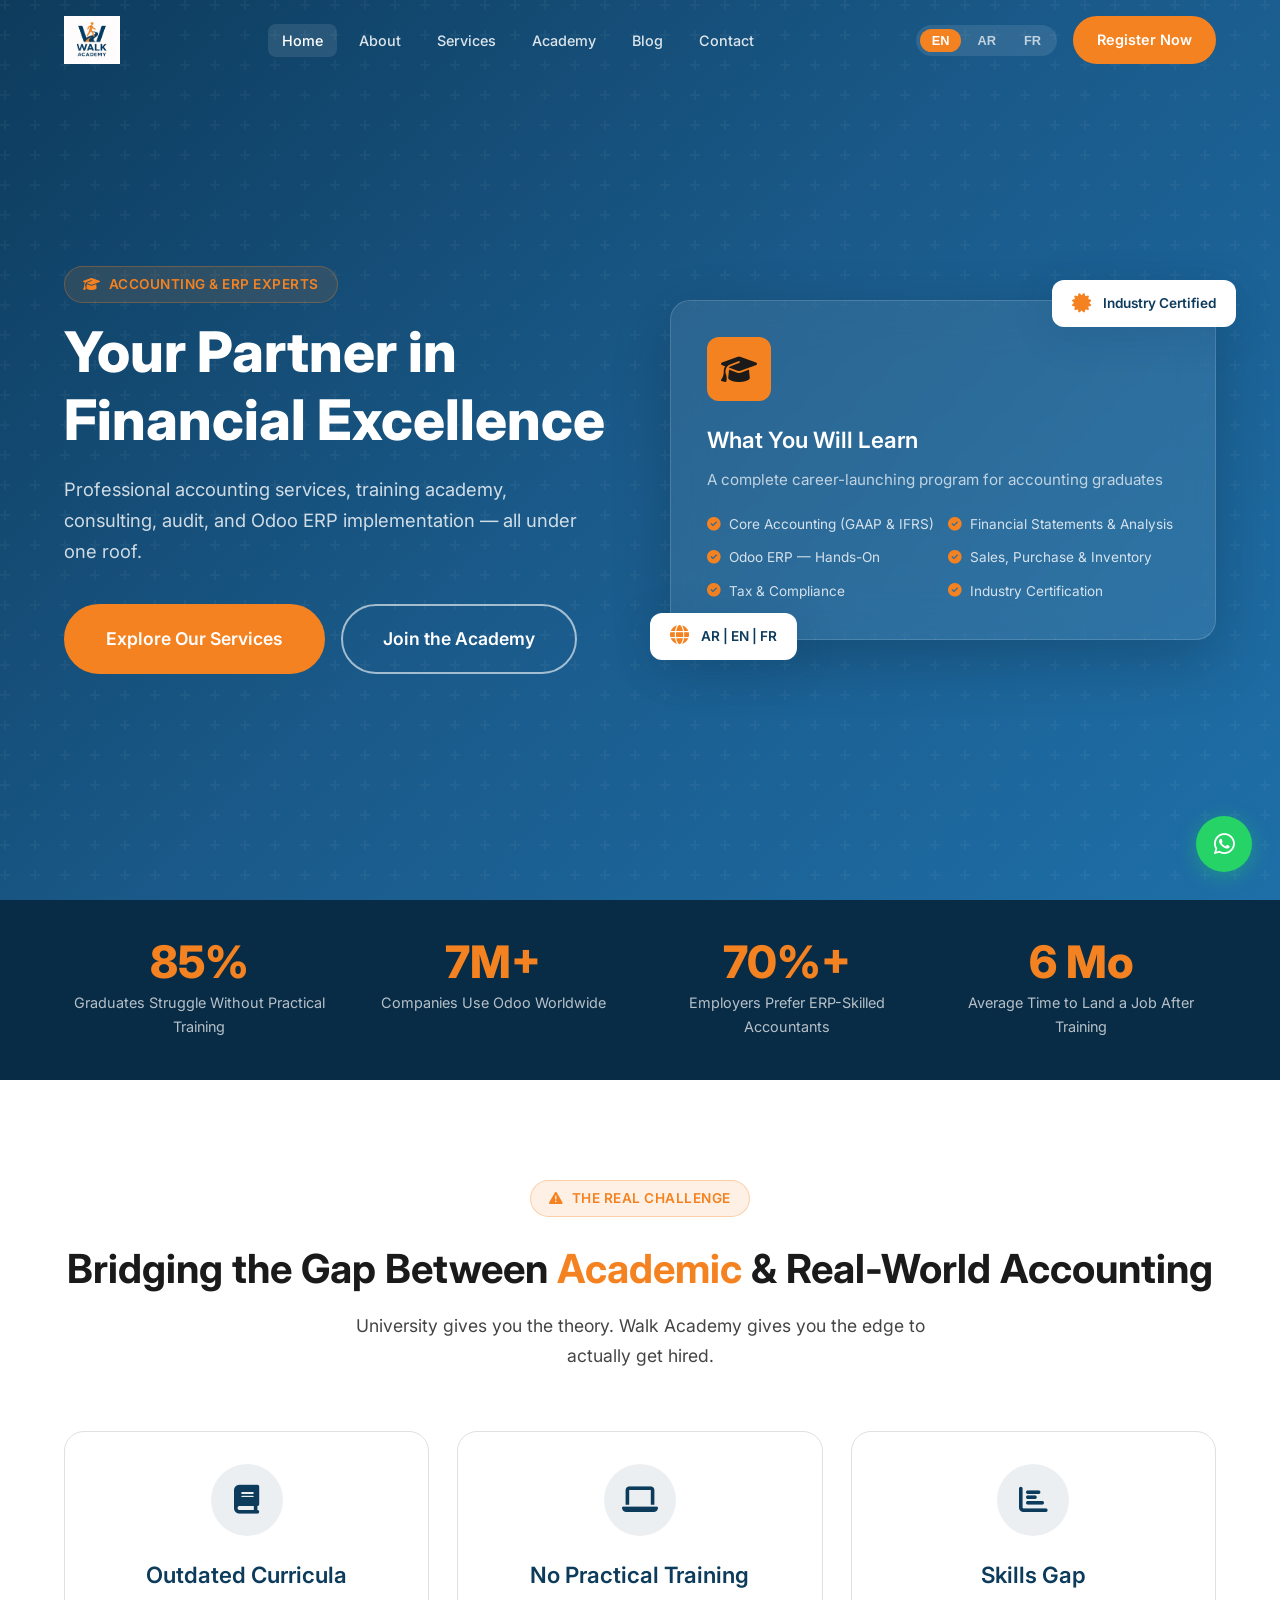
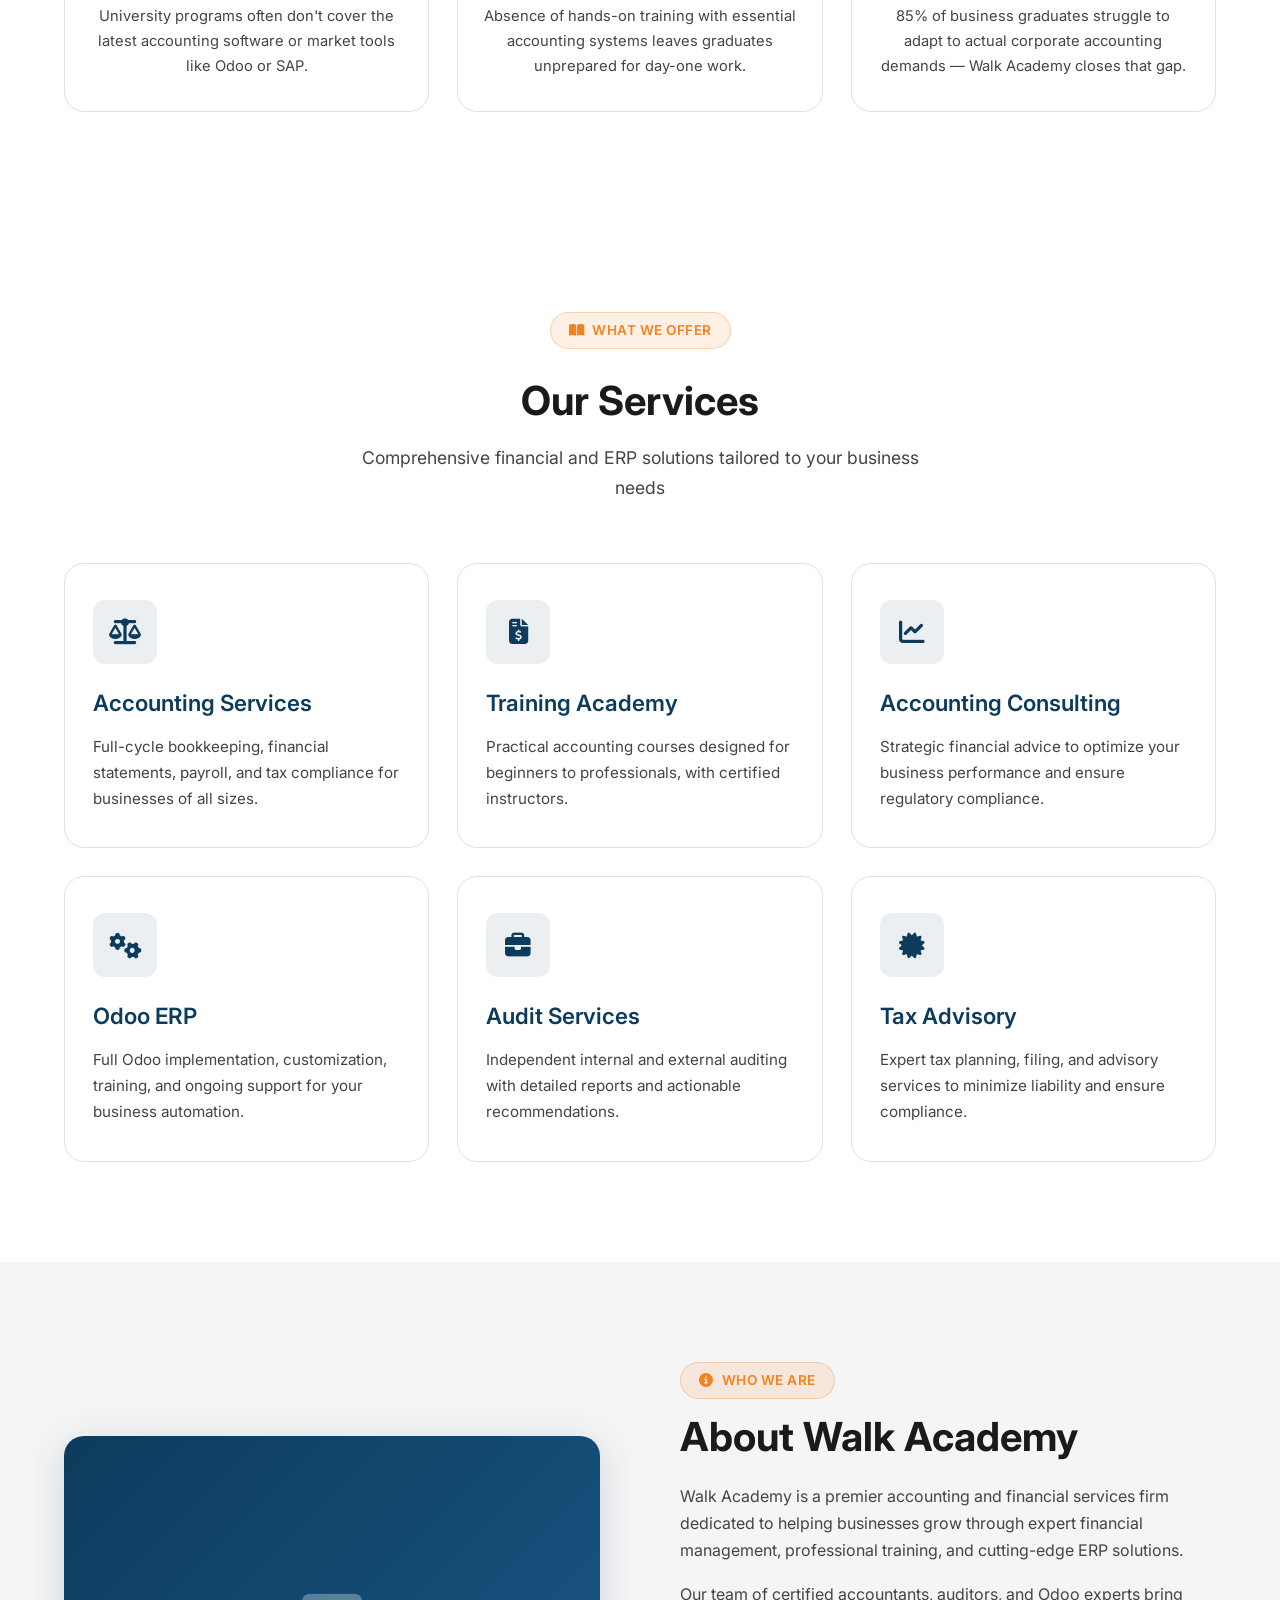
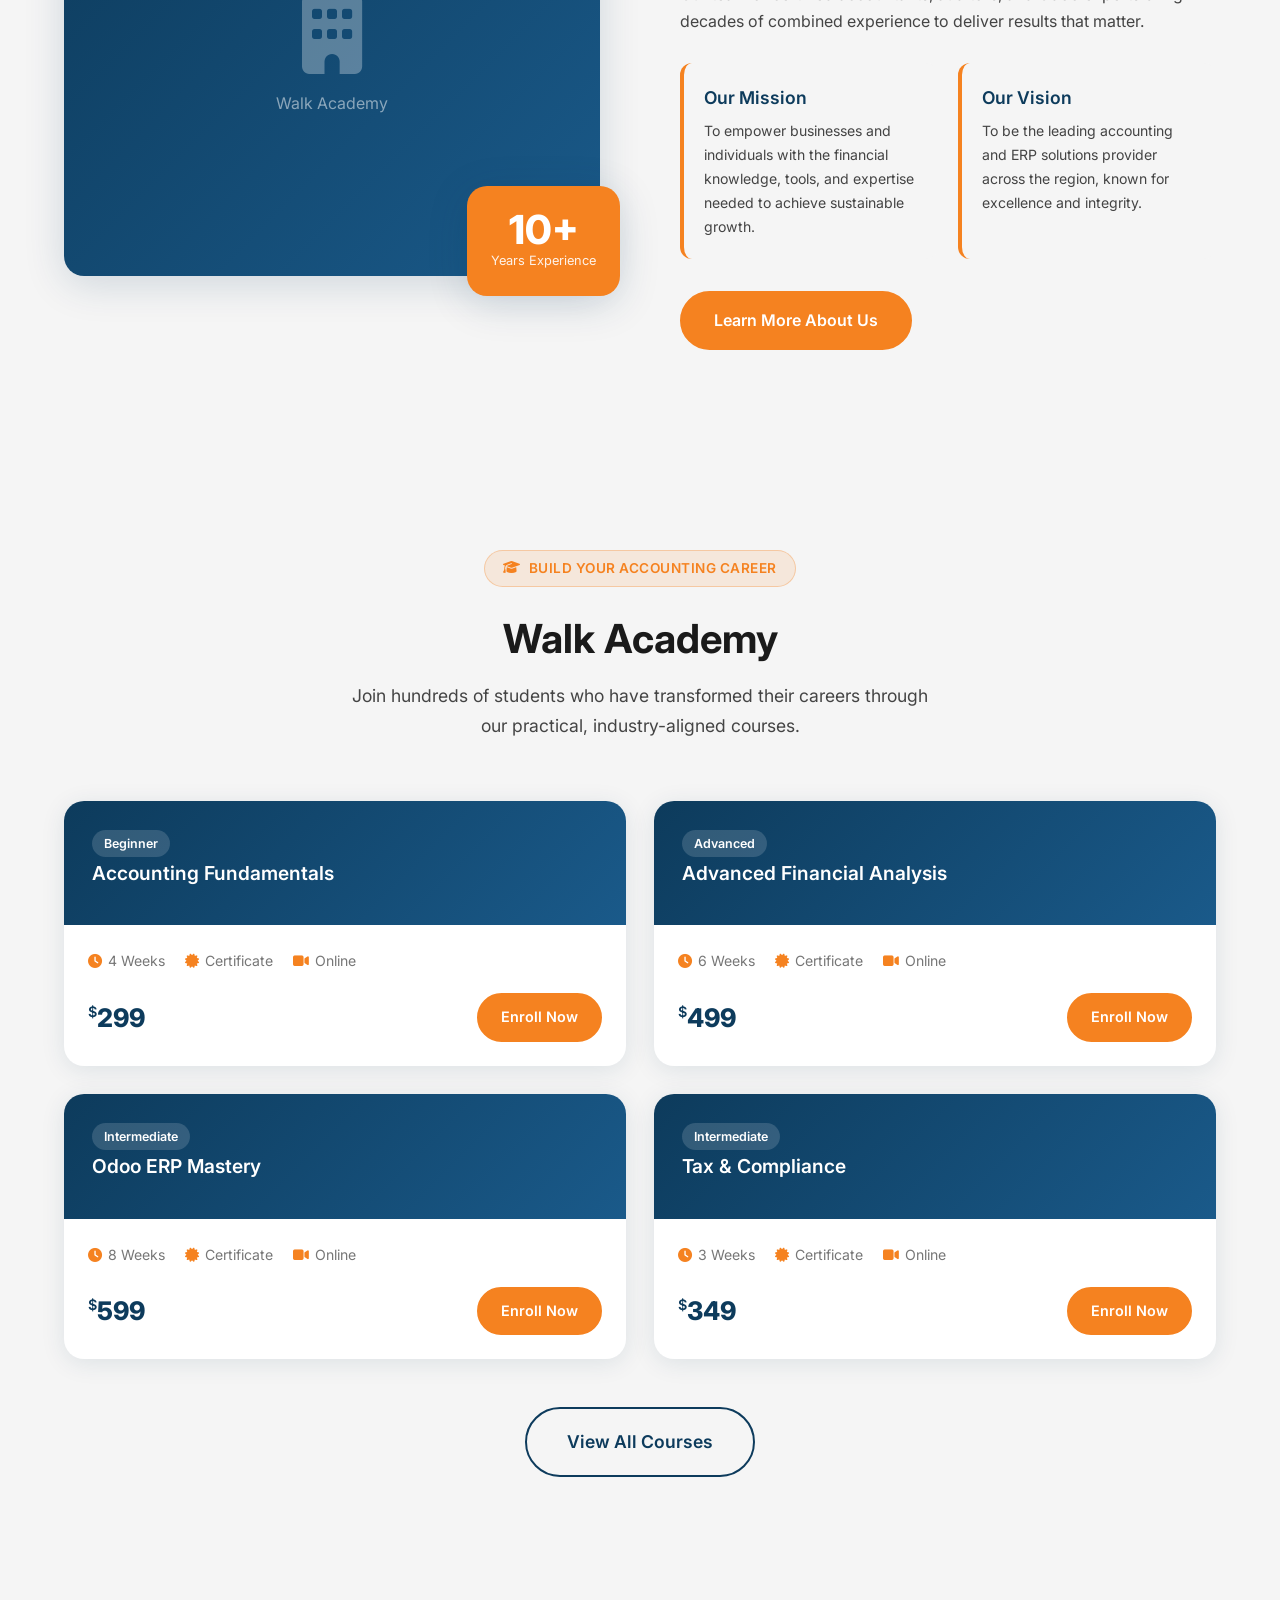
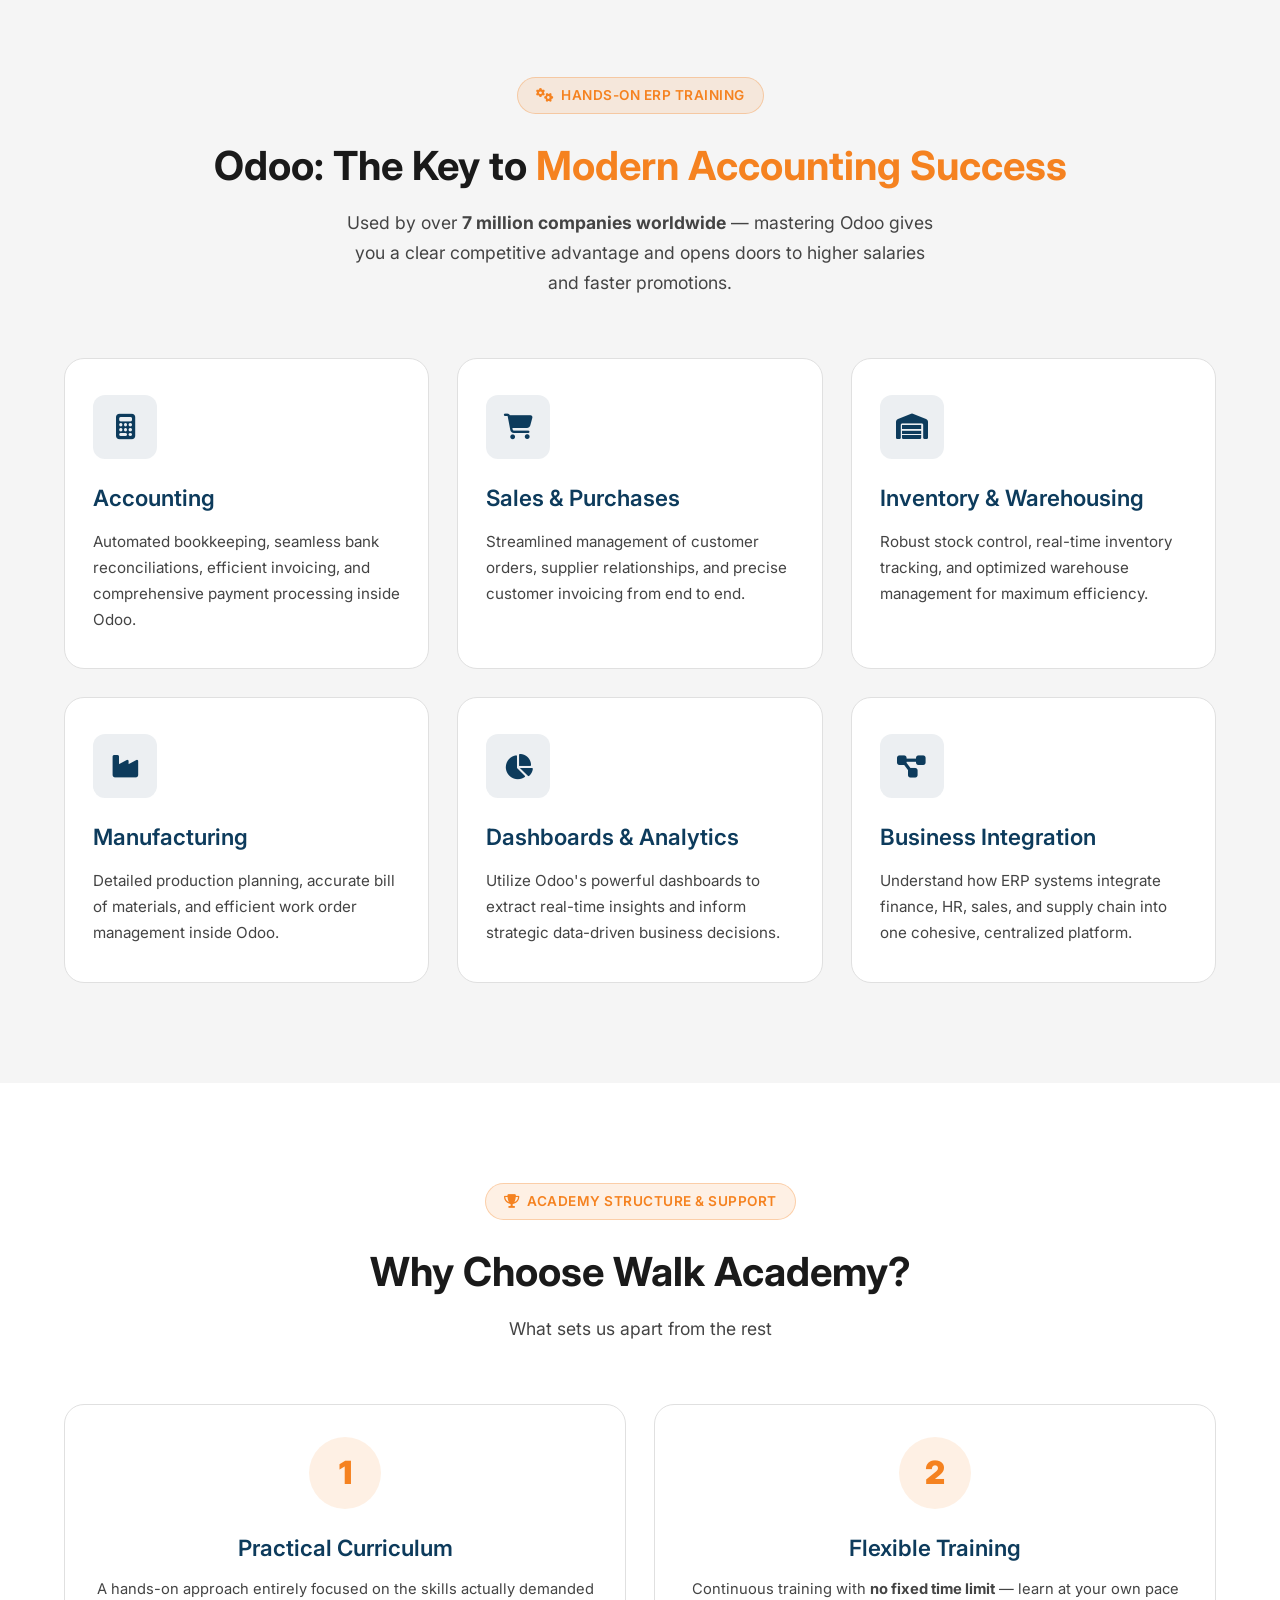
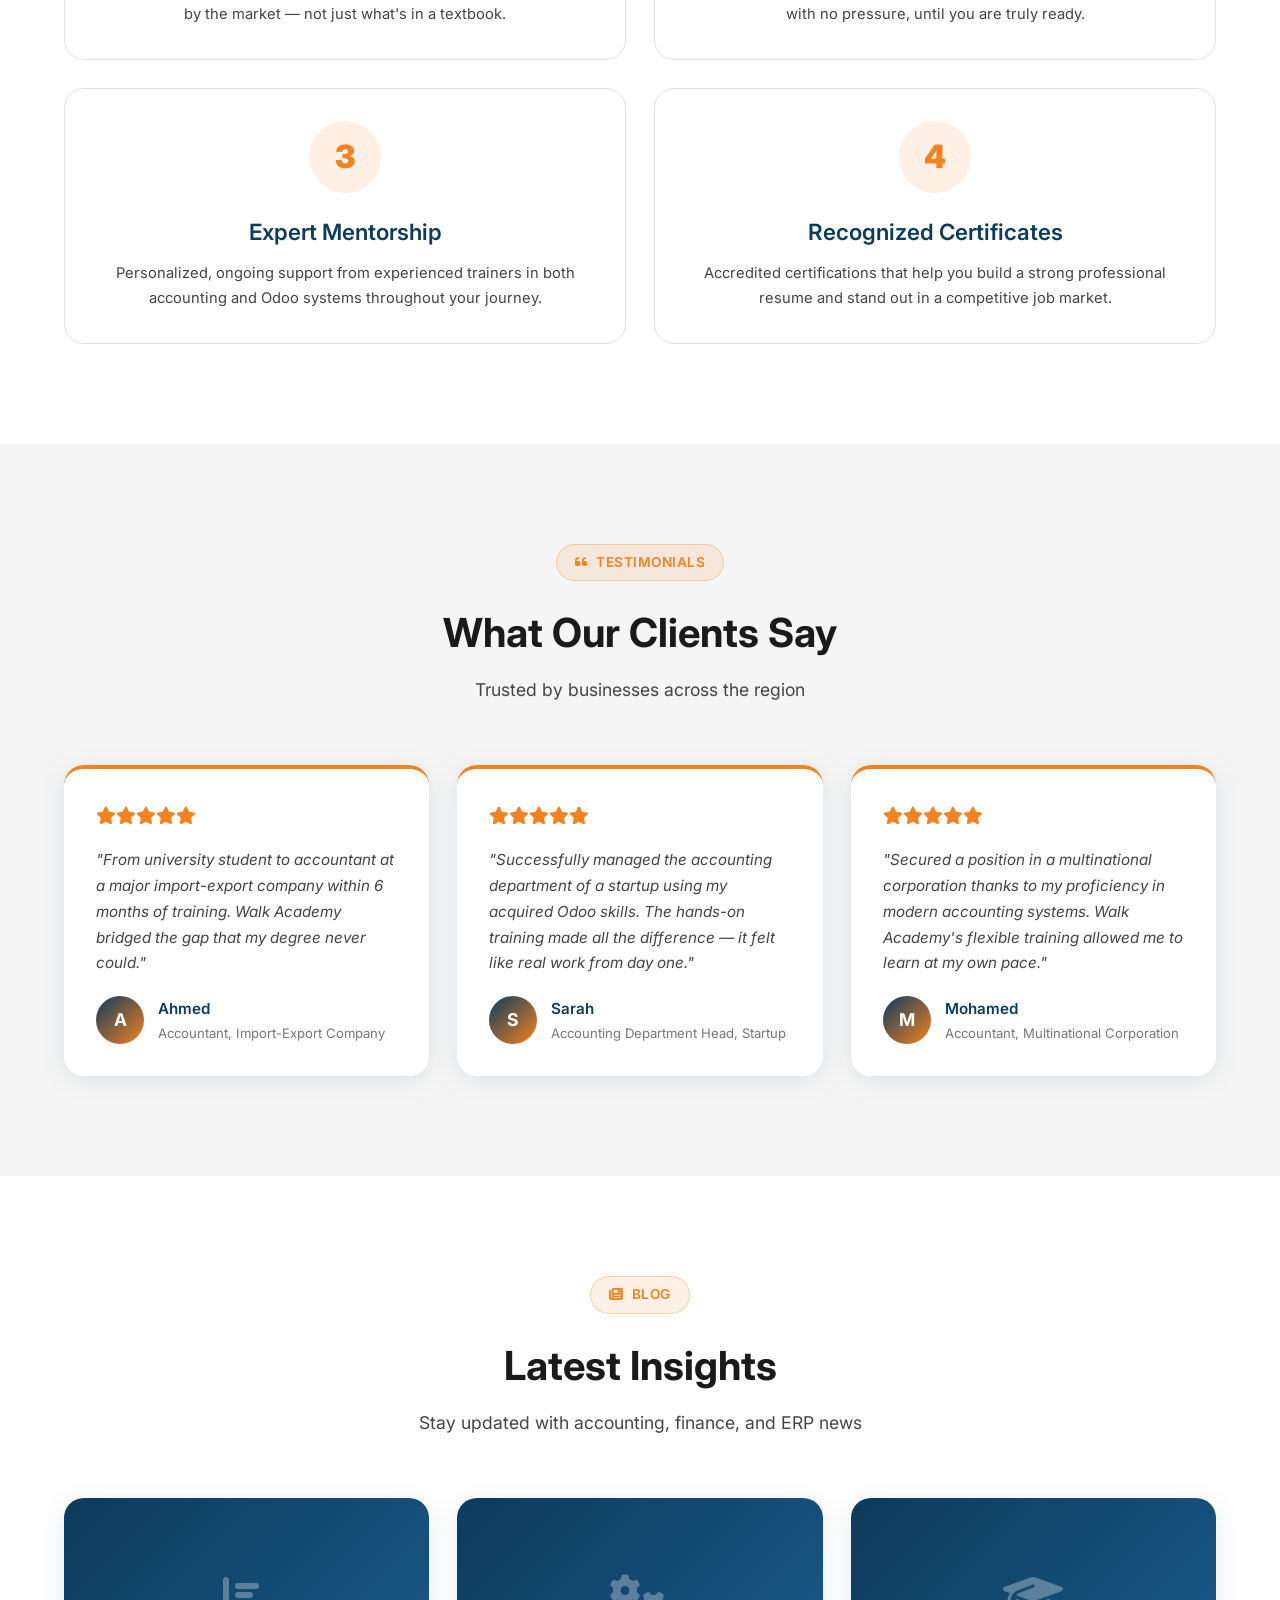
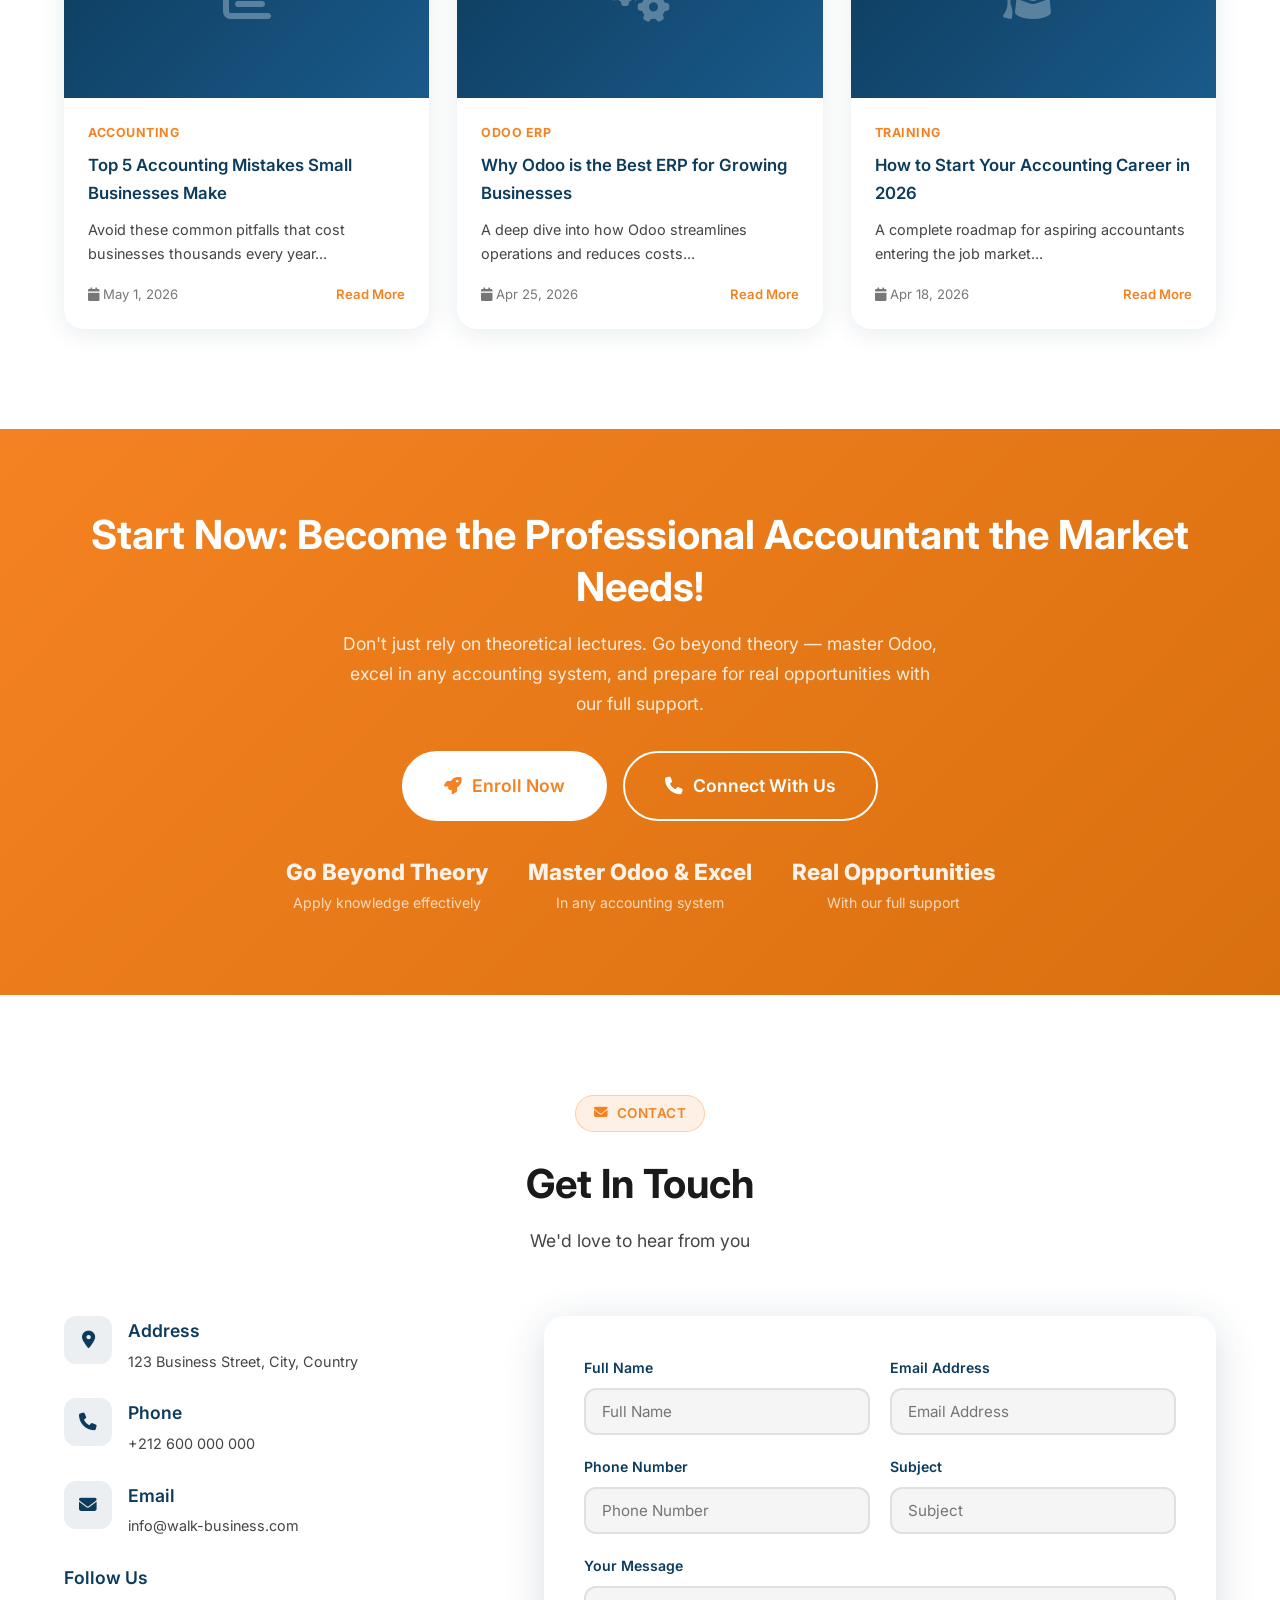
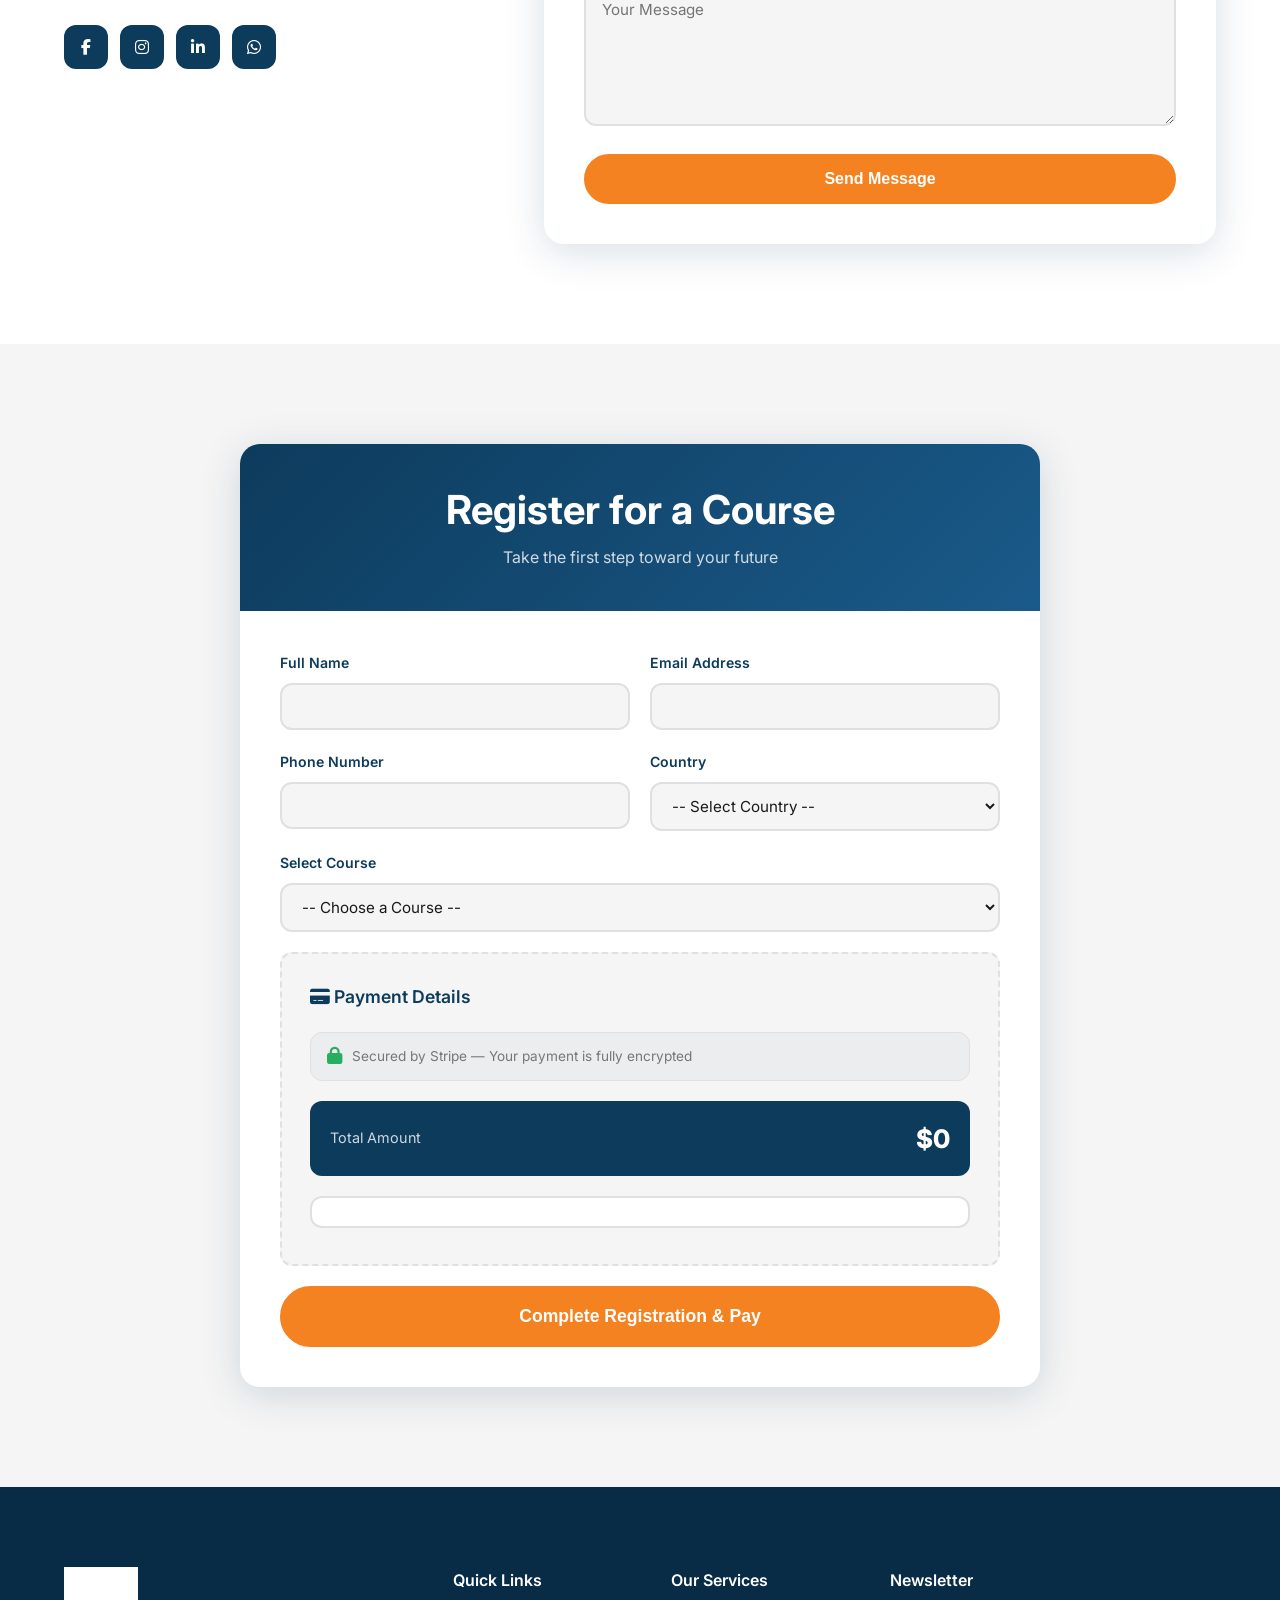
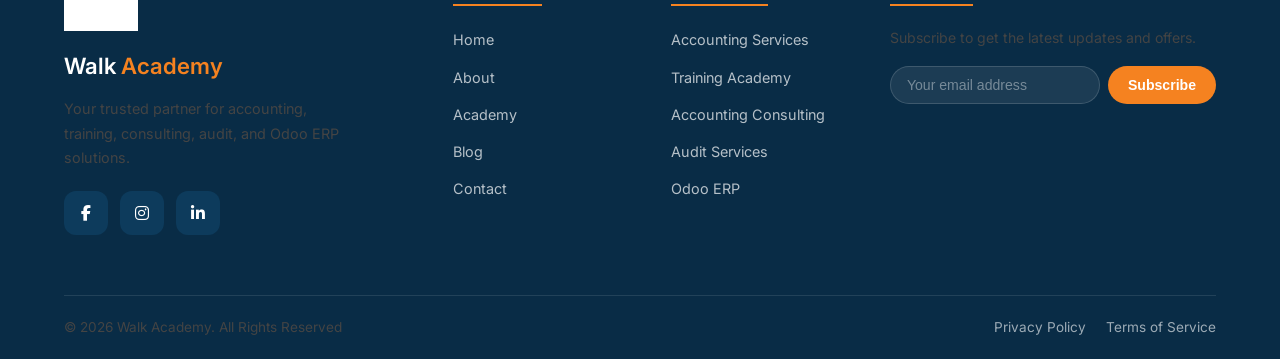
==== index.html @ 495e4f6d "🚀 Initial release — Walk Academy Website v1.0.0 - Full responsive HTML5/CSS3/JS website - Trilingual" ====
<!DOCTYPE html>
<html lang="en" dir="ltr">
<head>
  <meta charset="UTF-8"/>
  <meta name="viewport" content="width=device-width, initial-scale=1.0"/>
  <meta name="description" content="Walk Academy — Professional Accounting Services, Training Academy, Consulting, Audit & Odoo ERP"/>
  <meta name="keywords" content="accounting, audit, odoo erp, training academy, consulting, محاسبة, comptabilité, walk academy"/>
  <meta property="og:title" content="Walk Academy — Financial Excellence"/>
  <meta property="og:description" content="Accounting Services, Training, Consulting, Audit & Odoo ERP"/>
  <meta property="og:url" content="https://www.walk-business.com"/>
  <meta property="og:image" content="assets/images/logo.jpg"/>
  <title>Walk Academy | Accounting & ERP Solutions</title>

  <!-- Fonts -->
  <link rel="preconnect" href="https://fonts.googleapis.com"/>
  <link rel="preconnect" href="https://fonts.gstatic.com" crossorigin/>
  <link href="https://fonts.googleapis.com/css2?family=Inter:wght@400;500;600;700;800&family=Cairo:wght@400;600;700;800&display=swap" rel="stylesheet"/>

  <!-- Font Awesome -->
  <link rel="stylesheet" href="https://cdnjs.cloudflare.com/ajax/libs/font-awesome/6.5.0/css/all.min.css"/>

  <!-- Styles -->
  <link rel="stylesheet" href="assets/css/style.css"/>
</head>
<body>

<!-- ══ Preloader ══════════════════════════════════════════════ -->
<div class="preloader" id="preloader">
  <div class="preloader-inner">
    <img src="assets/images/logo.jpg" alt="Walk Academy" style="height:80px;margin-bottom:20px;filter:brightness(10);"/>
    <div class="spinner"></div>
  </div>
</div>

<!-- ══ WhatsApp Float ═════════════════════════════════════════ -->
<a href="https://wa.me/YOUR_WHATSAPP_NUMBER" target="_blank" class="whatsapp-float" aria-label="WhatsApp">
  <i class="fab fa-whatsapp"></i>
</a>

<!-- ══ Back to Top ════════════════════════════════════════════ -->
<a href="#" class="back-to-top" id="backToTop" aria-label="Back to top">
  <i class="fas fa-chevron-up"></i>
</a>

<!-- ══ Navbar ═════════════════════════════════════════════════ -->
<nav class="navbar" id="navbar">
  <div class="container">
    <a href="#home" class="navbar-brand" style="display:flex;align-items:center;gap:12px;">
      <img src="assets/images/logo.jpg" alt="Walk Academy Logo" id="navLogo" style="height:48px;width:auto;"/>
    </a>

    <ul class="nav-links" id="navLinks">
      <li><a href="#home"         data-i18n="nav.home">Home</a></li>
      <li><a href="#about"        data-i18n="nav.about">About</a></li>
      <li><a href="#services"     data-i18n="nav.services">Services</a></li>
      <li><a href="#academy"      data-i18n="nav.academy">Academy</a></li>
      <li><a href="#blog"         data-i18n="nav.blog">Blog</a></li>
      <li><a href="#contact"      data-i18n="nav.contact">Contact</a></li>
    </ul>

    <div class="nav-right">
      <div class="lang-switcher">
        <button class="lang-btn" data-lang="en">EN</button>
        <button class="lang-btn" data-lang="ar">AR</button>
        <button class="lang-btn" data-lang="fr">FR</button>
      </div>
      <a href="#register" class="btn btn-primary btn-sm" data-i18n="nav.register">Register Now</a>
      <div class="hamburger" id="hamburger">
        <span></span><span></span><span></span>
      </div>
    </div>
  </div>
</nav>

<!-- ══ Hero ═══════════════════════════════════════════════════ -->
<section class="hero" id="home">
  <div class="container">
    <div class="hero-grid">
      <div class="hero-content fade-in">
        <span class="badge"><i class="fas fa-graduation-cap"></i> <span data-i18n="hero.badge">Professional Accounting Academy for Graduates</span></span>
        <h1 data-i18n="hero.title">Launching Your Career: <span>From Graduate to Certified Accountant</span></h1>
        <p data-i18n="hero.subtitle">Transform into a confident, tech-savvy accounting professional with in-demand ERP skills. Master GAAP, IFRS, financial analysis, and Odoo ERP — all in one program.</p>
        <div class="hero-cta">
          <a href="#register" class="btn btn-primary btn-lg" data-i18n="hero.cta_primary">
            <i class="fas fa-rocket"></i> Enroll Now
          </a>
          <a href="#academy" class="btn btn-outline btn-lg" data-i18n="hero.cta_secondary">
            <i class="fas fa-play-circle"></i> Explore the Program
          </a>
        </div>
      </div>

      <div class="hero-visual fade-in">
        <div class="hero-card">
          <div class="hero-card-icon"><i class="fas fa-graduation-cap"></i></div>
          <h3>What You Will Learn</h3>
          <p>A complete career-launching program for accounting graduates</p>
          <ul class="hero-services-list">
            <li><i class="fas fa-check-circle"></i> Core Accounting (GAAP & IFRS)</li>
            <li><i class="fas fa-check-circle"></i> Financial Statements & Analysis</li>
            <li><i class="fas fa-check-circle"></i> Odoo ERP — Hands-On</li>
            <li><i class="fas fa-check-circle"></i> Sales, Purchase & Inventory</li>
            <li><i class="fas fa-check-circle"></i> Tax & Compliance</li>
            <li><i class="fas fa-check-circle"></i> Industry Certification</li>
          </ul>
        </div>
        <div class="hero-badge-float top-right">
          <i class="fas fa-certificate"></i> Industry Certified
        </div>
        <div class="hero-badge-float bottom-left">
          <i class="fas fa-globe"></i> AR | EN | FR
        </div>
      </div>
    </div>
  </div>
</section>

<!-- ══ Stats Bar ══════════════════════════════════════════════ -->
<div class="stats-bar">
  <div class="container">
    <div class="stats-grid">
      <div class="stat-item fade-in">
        <div class="stat-number" data-target="85" data-suffix="%">0</div>
        <div class="stat-label">Graduates Struggle Without Practical Training</div>
      </div>
      <div class="stat-item fade-in">
        <div class="stat-number" data-target="7" data-suffix="M+">0</div>
        <div class="stat-label">Companies Use Odoo Worldwide</div>
      </div>
      <div class="stat-item fade-in">
        <div class="stat-number" data-target="70" data-suffix="%+">0</div>
        <div class="stat-label">Employers Prefer ERP-Skilled Accountants</div>
      </div>
      <div class="stat-item fade-in">
        <div class="stat-number" data-target="6" data-suffix=" Mo">0</div>
        <div class="stat-label">Average Time to Land a Job After Training</div>
      </div>
    </div>
  </div>
</div>

<!-- ══ Problem Section ════════════════════════════════════════ -->
<section class="section" id="problem" style="background:#fff;">
  <div class="container">
    <div class="section-header text-center fade-in">
      <span class="badge"><i class="fas fa-exclamation-triangle"></i> The Real Challenge</span>
      <h2>Bridging the Gap Between <span class="text-accent">Academic</span> & Real-World Accounting</h2>
      <p>University gives you the theory. Walk Academy gives you the edge to actually get hired.</p>
    </div>
    <div class="why-grid">
      <div class="why-card fade-in">
        <div class="why-icon"><i class="fas fa-book"></i></div>
        <h3>Outdated Curricula</h3>
        <p>University programs often don't cover the latest accounting software or market tools like Odoo or SAP.</p>
      </div>
      <div class="why-card fade-in">
        <div class="why-icon"><i class="fas fa-laptop"></i></div>
        <h3>No Practical Training</h3>
        <p>Absence of hands-on training with essential accounting systems leaves graduates unprepared for day-one work.</p>
      </div>
      <div class="why-card fade-in">
        <div class="why-icon"><i class="fas fa-chart-bar"></i></div>
        <h3>Skills Gap</h3>
        <p>85% of business graduates struggle to adapt to actual corporate accounting demands — Walk Academy closes that gap.</p>
      </div>
    </div>
  </div>
</section>

<!-- ══ Services ═══════════════════════════════════════════════ -->
<section class="section" id="services">
  <div class="container">
    <div class="section-header text-center fade-in">
      <span class="badge"><i class="fas fa-book-open"></i> What We Offer</span>
      <h2 data-i18n="services.title">What You Will Learn</h2>
      <p data-i18n="services.subtitle">From fundamentals to advanced accounting — a complete career-ready curriculum</p>
    </div>
    <div class="services-grid">
      <div class="service-card fade-in">
        <div class="service-icon"><i class="fas fa-balance-scale"></i></div>
        <h3 data-i18n="services.accounting.title">Core Principles & Standards</h3>
        <p data-i18n="services.accounting.desc">Deep understanding of fundamental accounting principles, GAAP, and international financial reporting standards (IFRS).</p>
      </div>
      <div class="service-card fade-in">
        <div class="service-icon"><i class="fas fa-file-invoice-dollar"></i></div>
        <h3 data-i18n="services.academy.title">Financial Operations Mastery</h3>
        <p data-i18n="services.academy.desc">Proficiency in bookkeeping, financial statement preparation, and regulatory compliance — building a solid career foundation.</p>
      </div>
      <div class="service-card fade-in">
        <div class="service-icon"><i class="fas fa-chart-line"></i></div>
        <h3 data-i18n="services.consulting.title">Real-World Financial Analysis</h3>
        <p data-i18n="services.consulting.desc">Practical skills to analyze complex financial data, interpret key metrics, and present insights that drive sound business decisions.</p>
      </div>
      <div class="service-card fade-in">
        <div class="service-icon"><i class="fas fa-cogs"></i></div>
        <h3 data-i18n="services.odoo.title">Odoo ERP — Hands-On</h3>
        <p data-i18n="services.odoo.desc">Practical use of Odoo ERP covering Accounting, Sales & Purchases, Inventory & Warehousing, and Manufacturing modules.</p>
      </div>
      <div class="service-card fade-in">
        <div class="service-icon"><i class="fas fa-briefcase"></i></div>
        <h3 data-i18n="services.audit.title">Simulated Business Scenarios</h3>
        <p data-i18n="services.audit.desc">Apply concepts through realistic case studies covering full sales, purchase, and inventory workflows from start to finish.</p>
      </div>
      <div class="service-card fade-in">
        <div class="service-icon"><i class="fas fa-certificate"></i></div>
        <h3 data-i18n="services.tax.title">Certification & Career Launch</h3>
        <p data-i18n="services.tax.desc">Earn industry-recognized credentials that validate your expertise and position you as a highly sought-after professional.</p>
      </div>
    </div>
  </div>
</section>

<!-- ══ About ═══════════════════════════════════════════════════ -->
<section class="section bg-light" id="about">
  <div class="container">
    <div class="about-grid">
      <div class="about-image fade-in">
        <div class="about-image-main">
          <div class="about-image-placeholder">
            <i class="fas fa-building"></i>
            <p style="color:rgba(255,255,255,0.5);">Walk Academy</p>
          </div>
        </div>
        <div class="about-exp-badge">
          <div class="num">10+</div>
          <div class="lbl">Years Experience</div>
        </div>
      </div>
      <div class="about-content fade-in">
        <span class="badge"><i class="fas fa-info-circle"></i> <span data-i18n="about.subtitle">Who We Are</span></span>
        <h2 data-i18n="about.title">About Walk Academy</h2>
        <p data-i18n="about.desc1">Walk Academy is a professional accounting training academy dedicated to transforming graduates into confident, job-ready accountants equipped with both theoretical knowledge and hands-on ERP expertise.</p>
        <p data-i18n="about.desc2">Our experienced instructors — industry veterans with years of practical experience — guide you through a comprehensive curriculum covering GAAP, IFRS, financial analysis, and Odoo ERP, offering continuous mentorship every step of the way.</p>
        <div class="about-values">
          <div class="value-item">
            <h4 data-i18n="about.mission">Our Mission</h4>
            <p data-i18n="about.mission_desc">To empower businesses and individuals with the financial knowledge and tools for sustainable growth.</p>
          </div>
          <div class="value-item">
            <h4 data-i18n="about.vision">Our Vision</h4>
            <p data-i18n="about.vision_desc">To be the leading accounting and ERP solutions provider across the region.</p>
          </div>
        </div>
        <a href="#contact" class="btn btn-primary" data-i18n="about.learn_more">Learn More About Us</a>
      </div>
    </div>
  </div>
</section>

<!-- ══ Academy ════════════════════════════════════════════════ -->
<section class="section academy" id="academy">
  <div class="container">
    <div class="section-header text-center fade-in">
      <span class="badge"><i class="fas fa-graduation-cap"></i> <span data-i18n="academy.subtitle">Build Your Career</span></span>
      <h2 data-i18n="academy.title">Walk Academy</h2>
      <p data-i18n="academy.desc">Join hundreds of students who have transformed their careers through our practical, industry-aligned courses.</p>
    </div>
    <div class="courses-grid">
      <div class="course-card fade-in">
        <div class="course-header">
          <span class="course-level" data-i18n="academy.courses.c1.level">Beginner</span>
          <h3 data-i18n="academy.courses.c1.title">Accounting Fundamentals</h3>
        </div>
        <div class="course-body">
          <div class="course-meta">
            <span><i class="fas fa-clock"></i> <span data-i18n="academy.courses.c1.duration">4 Weeks</span></span>
            <span><i class="fas fa-certificate"></i> Certificate</span>
            <span><i class="fas fa-video"></i> Online</span>
          </div>
          <div class="course-price">
            <div class="price"><sup>$</sup><span data-i18n="academy.courses.c1.price">299</span></div>
            <a href="#register" class="btn btn-primary btn-sm" data-i18n="academy.register_cta">Enroll Now</a>
          </div>
        </div>
      </div>
      <div class="course-card fade-in">
        <div class="course-header">
          <span class="course-level" data-i18n="academy.courses.c2.level">Advanced</span>
          <h3 data-i18n="academy.courses.c2.title">Advanced Financial Analysis</h3>
        </div>
        <div class="course-body">
          <div class="course-meta">
            <span><i class="fas fa-clock"></i> <span data-i18n="academy.courses.c2.duration">6 Weeks</span></span>
            <span><i class="fas fa-certificate"></i> Certificate</span>
            <span><i class="fas fa-video"></i> Online</span>
          </div>
          <div class="course-price">
            <div class="price"><sup>$</sup><span data-i18n="academy.courses.c2.price">499</span></div>
            <a href="#register" class="btn btn-primary btn-sm" data-i18n="academy.register_cta">Enroll Now</a>
          </div>
        </div>
      </div>
      <div class="course-card fade-in">
        <div class="course-header">
          <span class="course-level" data-i18n="academy.courses.c3.level">Intermediate</span>
          <h3 data-i18n="academy.courses.c3.title">Odoo ERP Mastery</h3>
        </div>
        <div class="course-body">
          <div class="course-meta">
            <span><i class="fas fa-clock"></i> <span data-i18n="academy.courses.c3.duration">8 Weeks</span></span>
            <span><i class="fas fa-certificate"></i> Certificate</span>
            <span><i class="fas fa-video"></i> Online</span>
          </div>
          <div class="course-price">
            <div class="price"><sup>$</sup><span data-i18n="academy.courses.c3.price">599</span></div>
            <a href="#register" class="btn btn-primary btn-sm" data-i18n="academy.register_cta">Enroll Now</a>
          </div>
        </div>
      </div>
      <div class="course-card fade-in">
        <div class="course-header">
          <span class="course-level" data-i18n="academy.courses.c4.level">Intermediate</span>
          <h3 data-i18n="academy.courses.c4.title">Tax & Compliance</h3>
        </div>
        <div class="course-body">
          <div class="course-meta">
            <span><i class="fas fa-clock"></i> <span data-i18n="academy.courses.c4.duration">3 Weeks</span></span>
            <span><i class="fas fa-certificate"></i> Certificate</span>
            <span><i class="fas fa-video"></i> Online</span>
          </div>
          <div class="course-price">
            <div class="price"><sup>$</sup><span data-i18n="academy.courses.c4.price">349</span></div>
            <a href="#register" class="btn btn-primary btn-sm" data-i18n="academy.register_cta">Enroll Now</a>
          </div>
        </div>
      </div>
    </div>
    <div class="academy-cta fade-in">
      <a href="#register" class="btn btn-outline-dark btn-lg" data-i18n="academy.cta">View All Courses</a>
    </div>
  </div>
</section>

<!-- ══ Odoo Modules ════════════════════════════════════════════ -->
<section class="section bg-light" id="odoo">
  <div class="container">
    <div class="section-header text-center fade-in">
      <span class="badge"><i class="fas fa-cogs"></i> Hands-On ERP Training</span>
      <h2>Odoo: The Key to <span class="text-accent">Modern Accounting Success</span></h2>
      <p>Used by over <strong>7 million companies worldwide</strong> — mastering Odoo gives you a clear competitive advantage and opens doors to higher salaries and faster promotions.</p>
    </div>
    <div class="services-grid">
      <div class="service-card fade-in">
        <div class="service-icon"><i class="fas fa-calculator"></i></div>
        <h3>Accounting</h3>
        <p>Automated bookkeeping, seamless bank reconciliations, efficient invoicing, and comprehensive payment processing inside Odoo.</p>
      </div>
      <div class="service-card fade-in">
        <div class="service-icon"><i class="fas fa-shopping-cart"></i></div>
        <h3>Sales & Purchases</h3>
        <p>Streamlined management of customer orders, supplier relationships, and precise customer invoicing from end to end.</p>
      </div>
      <div class="service-card fade-in">
        <div class="service-icon"><i class="fas fa-warehouse"></i></div>
        <h3>Inventory & Warehousing</h3>
        <p>Robust stock control, real-time inventory tracking, and optimized warehouse management for maximum efficiency.</p>
      </div>
      <div class="service-card fade-in">
        <div class="service-icon"><i class="fas fa-industry"></i></div>
        <h3>Manufacturing</h3>
        <p>Detailed production planning, accurate bill of materials, and efficient work order management inside Odoo.</p>
      </div>
      <div class="service-card fade-in">
        <div class="service-icon"><i class="fas fa-chart-pie"></i></div>
        <h3>Dashboards & Analytics</h3>
        <p>Utilize Odoo's powerful dashboards to extract real-time insights and inform strategic data-driven business decisions.</p>
      </div>
      <div class="service-card fade-in">
        <div class="service-icon"><i class="fas fa-project-diagram"></i></div>
        <h3>Business Integration</h3>
        <p>Understand how ERP systems integrate finance, HR, sales, and supply chain into one cohesive, centralized platform.</p>
      </div>
    </div>
  </div>
</section>

<!-- ══ Why Us ══════════════════════════════════════════════════ -->
<section class="section" id="why">
  <div class="container">
    <div class="section-header text-center fade-in">
      <span class="badge"><i class="fas fa-trophy"></i> Academy Structure & Support</span>
      <h2 data-i18n="why.title">Why Choose Walk Academy?</h2>
      <p data-i18n="why.subtitle">Your success is our priority — a supportive, enriching learning environment</p>
    </div>
    <div class="why-grid" style="grid-template-columns:repeat(2,1fr);">
      <div class="why-card fade-in">
        <div class="why-icon" style="background:rgba(245,130,32,0.12);color:var(--accent);font-size:2rem;"><span style="font-weight:900;">1</span></div>
        <h3>Practical Curriculum</h3>
        <p>A hands-on approach entirely focused on the skills actually demanded by the market — not just what's in a textbook.</p>
      </div>
      <div class="why-card fade-in">
        <div class="why-icon" style="background:rgba(245,130,32,0.12);color:var(--accent);font-size:2rem;"><span style="font-weight:900;">2</span></div>
        <h3>Flexible Training</h3>
        <p>Continuous training with <strong>no fixed time limit</strong> — learn at your own pace with no pressure, until you are truly ready.</p>
      </div>
      <div class="why-card fade-in">
        <div class="why-icon" style="background:rgba(245,130,32,0.12);color:var(--accent);font-size:2rem;"><span style="font-weight:900;">3</span></div>
        <h3>Expert Mentorship</h3>
        <p>Personalized, ongoing support from experienced trainers in both accounting and Odoo systems throughout your journey.</p>
      </div>
      <div class="why-card fade-in">
        <div class="why-icon" style="background:rgba(245,130,32,0.12);color:var(--accent);font-size:2rem;"><span style="font-weight:900;">4</span></div>
        <h3>Recognized Certificates</h3>
        <p>Accredited certifications that help you build a strong professional resume and stand out in a competitive job market.</p>
      </div>
    </div>
  </div>
</section>

<!-- ══ Testimonials ════════════════════════════════════════════ -->
<section class="section testimonials" id="testimonials">
  <div class="container">
    <div class="section-header text-center fade-in">
      <span class="badge"><i class="fas fa-quote-left"></i> Testimonials</span>
      <h2 data-i18n="testimonials.title">What Our Clients Say</h2>
      <p data-i18n="testimonials.subtitle">Trusted by businesses across the region</p>
    </div>
    <div class="testimonials-grid">
      <div class="testimonial-card fade-in">
        <div class="testimonial-stars"><i class="fas fa-star"></i><i class="fas fa-star"></i><i class="fas fa-star"></i><i class="fas fa-star"></i><i class="fas fa-star"></i></div>
        <p class="testimonial-text">"From university student to accountant at a major import-export company within 6 months of training. Walk Academy bridged the gap that my degree never could."</p>
        <div class="testimonial-author">
          <div class="author-avatar">A</div>
          <div><div class="author-name">Ahmed</div><div class="author-title">Accountant, Import-Export Company</div></div>
        </div>
      </div>
      <div class="testimonial-card fade-in">
        <div class="testimonial-stars"><i class="fas fa-star"></i><i class="fas fa-star"></i><i class="fas fa-star"></i><i class="fas fa-star"></i><i class="fas fa-star"></i></div>
        <p class="testimonial-text">"Successfully managed the accounting department of a startup using my acquired Odoo skills. The hands-on training made all the difference — it felt like real work from day one."</p>
        <div class="testimonial-author">
          <div class="author-avatar">S</div>
          <div><div class="author-name">Sarah</div><div class="author-title">Accounting Department Head, Startup</div></div>
        </div>
      </div>
      <div class="testimonial-card fade-in">
        <div class="testimonial-stars"><i class="fas fa-star"></i><i class="fas fa-star"></i><i class="fas fa-star"></i><i class="fas fa-star"></i><i class="fas fa-star"></i></div>
        <p class="testimonial-text">"Secured a position in a multinational corporation thanks to my proficiency in modern accounting systems. Walk Academy's flexible training allowed me to learn at my own pace."</p>
        <div class="testimonial-author">
          <div class="author-avatar">M</div>
          <div><div class="author-name">Mohamed</div><div class="author-title">Accountant, Multinational Corporation</div></div>
        </div>
      </div>
    </div>
  </div>
</section>

<!-- ══ Blog ════════════════════════════════════════════════════ -->
<section class="section" id="blog">
  <div class="container">
    <div class="section-header text-center fade-in">
      <span class="badge"><i class="fas fa-newspaper"></i> Blog</span>
      <h2 data-i18n="blog.title">Latest Insights</h2>
      <p data-i18n="blog.subtitle">Stay updated with accounting, finance, and ERP news</p>
    </div>
    <div class="blog-grid">
      <div class="blog-card fade-in">
        <div class="blog-img"><i class="fas fa-chart-bar"></i></div>
        <div class="blog-body">
          <div class="blog-cat">Accounting</div>
          <h3>Top 5 Accounting Mistakes Small Businesses Make</h3>
          <p>Avoid these common pitfalls that cost businesses thousands every year...</p>
          <div class="blog-footer">
            <span><i class="fas fa-calendar"></i> May 1, 2026</span>
            <a href="#" data-i18n="blog.read_more">Read More <i class="fas fa-arrow-right"></i></a>
          </div>
        </div>
      </div>
      <div class="blog-card fade-in">
        <div class="blog-img"><i class="fas fa-cogs"></i></div>
        <div class="blog-body">
          <div class="blog-cat">Odoo ERP</div>
          <h3>Why Odoo is the Best ERP for Growing Businesses</h3>
          <p>A deep dive into how Odoo streamlines operations and reduces costs...</p>
          <div class="blog-footer">
            <span><i class="fas fa-calendar"></i> Apr 25, 2026</span>
            <a href="#" data-i18n="blog.read_more">Read More <i class="fas fa-arrow-right"></i></a>
          </div>
        </div>
      </div>
      <div class="blog-card fade-in">
        <div class="blog-img"><i class="fas fa-graduation-cap"></i></div>
        <div class="blog-body">
          <div class="blog-cat">Training</div>
          <h3>How to Start Your Accounting Career in 2026</h3>
          <p>A complete roadmap for aspiring accountants entering the job market...</p>
          <div class="blog-footer">
            <span><i class="fas fa-calendar"></i> Apr 18, 2026</span>
            <a href="#" data-i18n="blog.read_more">Read More <i class="fas fa-arrow-right"></i></a>
          </div>
        </div>
      </div>
    </div>
  </div>
</section>

<!-- ══ CTA Banner ══════════════════════════════════════════════ -->
<div class="cta-banner">
  <div class="container">
    <h2>Start Now: Become the Professional Accountant the Market Needs!</h2>
    <p>Don't just rely on theoretical lectures. Go beyond theory — master Odoo, excel in any accounting system, and prepare for real opportunities with our full support.</p>
    <div style="display:flex;gap:16px;justify-content:center;flex-wrap:wrap;margin-bottom:32px;">
      <a href="#register" class="btn btn-white btn-lg"><i class="fas fa-rocket"></i> Enroll Now</a>
      <a href="#contact" class="btn btn-outline btn-lg"><i class="fas fa-phone"></i> Connect With Us</a>
    </div>
    <div style="display:flex;gap:40px;justify-content:center;flex-wrap:wrap;">
      <div style="text-align:center;color:rgba(255,255,255,0.9);">
        <div style="font-size:1.4rem;font-weight:800;">Go Beyond Theory</div>
        <div style="font-size:0.88rem;opacity:0.8;">Apply knowledge effectively</div>
      </div>
      <div style="text-align:center;color:rgba(255,255,255,0.9);">
        <div style="font-size:1.4rem;font-weight:800;">Master Odoo & Excel</div>
        <div style="font-size:0.88rem;opacity:0.8;">In any accounting system</div>
      </div>
      <div style="text-align:center;color:rgba(255,255,255,0.9);">
        <div style="font-size:1.4rem;font-weight:800;">Real Opportunities</div>
        <div style="font-size:0.88rem;opacity:0.8;">With our full support</div>
      </div>
    </div>
  </div>
</div>

<!-- ══ Contact ═════════════════════════════════════════════════ -->
<section class="section" id="contact">
  <div class="container">
    <div class="section-header text-center fade-in">
      <span class="badge"><i class="fas fa-envelope"></i> Contact</span>
      <h2 data-i18n="contact.title">Get In Touch</h2>
      <p data-i18n="contact.subtitle">We'd love to hear from you</p>
    </div>
    <div class="contact-grid">
      <div class="fade-in">
        <div class="contact-info-item">
          <div class="contact-icon"><i class="fas fa-map-marker-alt"></i></div>
          <div>
            <h4 data-i18n="contact.address">Address</h4>
            <p>123 Business Street, City, Country</p>
          </div>
        </div>
        <div class="contact-info-item">
          <div class="contact-icon"><i class="fas fa-phone"></i></div>
          <div>
            <h4 data-i18n="contact.phone_label">Phone</h4>
            <p>+212 600 000 000</p>
          </div>
        </div>
        <div class="contact-info-item">
          <div class="contact-icon"><i class="fas fa-envelope"></i></div>
          <div>
            <h4 data-i18n="contact.email_label">Email</h4>
            <p>info@walk-business.com</p>
          </div>
        </div>
        <div>
          <h4 style="color:var(--primary);margin-bottom:16px;" data-i18n="contact.follow">Follow Us</h4>
          <div class="social-links">
            <a href="#" class="social-link" target="_blank" aria-label="Facebook"><i class="fab fa-facebook-f"></i></a>
            <a href="#" class="social-link" target="_blank" aria-label="Instagram"><i class="fab fa-instagram"></i></a>
            <a href="#" class="social-link" target="_blank" aria-label="LinkedIn"><i class="fab fa-linkedin-in"></i></a>
            <a href="#" class="social-link" target="_blank" aria-label="WhatsApp"><i class="fab fa-whatsapp"></i></a>
          </div>
        </div>
      </div>
      <div class="contact-form-card fade-in">
        <form id="contactForm">
          <div class="form-row">
            <div class="form-group">
              <label data-i18n="contact.name">Full Name</label>
              <input type="text" name="name" class="form-control" data-i18n-placeholder="contact.name" placeholder="Full Name" required/>
            </div>
            <div class="form-group">
              <label data-i18n="contact.email">Email Address</label>
              <input type="email" name="email" class="form-control" data-i18n-placeholder="contact.email" placeholder="Email Address" required/>
            </div>
          </div>
          <div class="form-row">
            <div class="form-group">
              <label data-i18n="contact.phone">Phone Number</label>
              <input type="tel" name="phone" class="form-control" data-i18n-placeholder="contact.phone" placeholder="Phone Number"/>
            </div>
            <div class="form-group">
              <label data-i18n="contact.subject">Subject</label>
              <input type="text" name="subject" class="form-control" data-i18n-placeholder="contact.subject" placeholder="Subject" required/>
            </div>
          </div>
          <div class="form-group">
            <label data-i18n="contact.message">Your Message</label>
            <textarea name="message" class="form-control" data-i18n-placeholder="contact.message" placeholder="Your Message" required></textarea>
          </div>
          <button type="submit" class="btn btn-primary btn-block" data-i18n="contact.send">
            <i class="fas fa-paper-plane"></i> Send Message
          </button>
        </form>
      </div>
    </div>
  </div>
</section>

<!-- ══ Register ════════════════════════════════════════════════ -->
<section class="section register" id="register">
  <div class="container">
    <div class="register-wrapper fade-in">
      <div class="register-header">
        <h2 data-i18n="register.title">Register for a Course</h2>
        <p data-i18n="register.subtitle">Take the first step toward your future</p>
      </div>
      <div class="register-body">
        <form id="registerForm">
          <div class="form-row">
            <div class="form-group">
              <label data-i18n="register.full_name">Full Name</label>
              <input type="text" name="full_name" class="form-control" required/>
            </div>
            <div class="form-group">
              <label data-i18n="register.email">Email Address</label>
              <input type="email" name="email" class="form-control" required/>
            </div>
          </div>
          <div class="form-row">
            <div class="form-group">
              <label data-i18n="register.phone">Phone Number</label>
              <input type="tel" name="phone" class="form-control" required/>
            </div>
            <div class="form-group">
              <label data-i18n="register.country">Country</label>
              <select name="country" class="form-control">
                <option value="">-- Select Country --</option>
                <option>Morocco</option><option>Algeria</option><option>Tunisia</option>
                <option>Egypt</option><option>UAE</option><option>Saudi Arabia</option>
                <option>France</option><option>Other</option>
              </select>
            </div>
          </div>
          <div class="form-group">
            <label data-i18n="register.course">Select Course</label>
            <select name="course" id="courseSelect" class="form-control" required>
              <option value="">-- Choose a Course --</option>
              <option value="c1">Accounting Fundamentals — $299</option>
              <option value="c2">Advanced Financial Analysis — $499</option>
              <option value="c3">Odoo ERP Mastery — $599</option>
              <option value="c4">Tax & Compliance — $349</option>
            </select>
          </div>

          <!-- Payment -->
          <div class="payment-section">
            <h4><i class="fas fa-credit-card"></i> <span data-i18n="register.payment_title">Payment Details</span></h4>
            <div class="secure-badge">
              <i class="fas fa-lock"></i>
              <span data-i18n="register.secure">Secured by Stripe — Your payment is fully encrypted</span>
            </div>
            <div class="amount-display">
              <span class="label" data-i18n="register.amount">Total Amount</span>
              <span class="value" id="amountVal">$0</span>
            </div>
            <!-- Stripe Card Element will mount here -->
            <div id="card-element"></div>
            <div id="card-errors" style="color:#e74c3c;font-size:0.88rem;margin-top:8px;"></div>
          </div>

          <button type="submit" class="btn btn-primary btn-block btn-lg" data-i18n="register.submit">
            <i class="fas fa-lock"></i> Complete Registration & Pay
          </button>
        </form>
      </div>
    </div>
  </div>
</section>

<!-- ══ Footer ══════════════════════════════════════════════════ -->
<footer class="footer">
  <div class="container">
    <div class="footer-grid">
      <div class="footer-brand">
        <img src="assets/images/logo.jpg" alt="Walk Academy" style="height:64px;width:auto;margin-bottom:16px;filter:brightness(0) invert(1);"/>
        <h3 style="color:#fff;margin-bottom:12px;">Walk <span style="color:var(--accent)">Academy</span></h3>
        <p data-i18n="footer.desc">Your trusted partner for accounting, training, consulting, audit, and Odoo ERP solutions.</p>
        <div class="social-links" style="margin-top:20px;">
          <a href="#" class="social-link" target="_blank"><i class="fab fa-facebook-f"></i></a>
          <a href="#" class="social-link" target="_blank"><i class="fab fa-instagram"></i></a>
          <a href="#" class="social-link" target="_blank"><i class="fab fa-linkedin-in"></i></a>
        </div>
      </div>
      <div>
        <h4 data-i18n="footer.quick_links">Quick Links</h4>
        <ul class="footer-links">
          <li><a href="#home"     data-i18n="nav.home">Home</a></li>
          <li><a href="#about"    data-i18n="nav.about">About</a></li>
          <li><a href="#academy"  data-i18n="nav.academy">Academy</a></li>
          <li><a href="#blog"     data-i18n="nav.blog">Blog</a></li>
          <li><a href="#contact"  data-i18n="nav.contact">Contact</a></li>
        </ul>
      </div>
      <div>
        <h4 data-i18n="footer.our_services">Our Services</h4>
        <ul class="footer-links">
          <li><a href="#services" data-i18n="services.accounting.title">Accounting</a></li>
          <li><a href="#services" data-i18n="services.academy.title">Training</a></li>
          <li><a href="#services" data-i18n="services.consulting.title">Consulting</a></li>
          <li><a href="#services" data-i18n="services.audit.title">Audit</a></li>
          <li><a href="#services" data-i18n="services.odoo.title">Odoo ERP</a></li>
        </ul>
      </div>
      <div>
        <h4 data-i18n="footer.newsletter">Newsletter</h4>
        <p style="font-size:0.88rem;margin-bottom:16px;" data-i18n="footer.newsletter_desc">Subscribe to get the latest updates and offers.</p>
        <div class="newsletter-form">
          <input type="email" data-i18n-placeholder="footer.email_placeholder" placeholder="Your email address"/>
          <button data-i18n="footer.subscribe">Subscribe</button>
        </div>
      </div>
    </div>
    <div class="footer-bottom">
      <p>&copy; <span id="year"></span> Walk Academy. <span data-i18n="footer.rights">All Rights Reserved</span></p>
      <div class="footer-bottom-links">
        <a href="#" data-i18n="footer.privacy">Privacy Policy</a>
        <a href="#" data-i18n="footer.terms">Terms of Service</a>
      </div>
    </div>
  </div>
</footer>

<!-- Scripts -->
<script src="assets/js/i18n.js"></script>
<script src="assets/js/main.js"></script>
<script>document.getElementById('year').textContent = new Date().getFullYear();</script>
<!-- Stripe.js (add your publishable key) -->
<!-- <script src="https://js.stripe.com/v3/"></script> -->

</body>
</html>
---- assets/css/style.css ----
/* ============================================================
   Walk Business — Main Stylesheet
   Colors: #0D3B5C (primary) | #F58220 (accent) | #F5F5F5 (bg) | #1A1A1A (text)
   ============================================================ */

:root {
  --primary:     #0D3B5C;
  --primary-dark:#092c46;
  --primary-light:#1a5a8a;
  --accent:      #F58220;
  --accent-dark: #d9700f;
  --accent-light:#ffa04d;
  --bg:          #F5F5F5;
  --bg-white:    #ffffff;
  --text-dark:   #1A1A1A;
  --text-mid:    #444444;
  --text-light:  #777777;
  --border:      #e0e0e0;
  --shadow:      0 4px 24px rgba(13,59,92,0.10);
  --shadow-lg:   0 8px 40px rgba(13,59,92,0.16);
  --radius:      12px;
  --radius-lg:   20px;
  --transition:  all 0.3s ease;
}

/* ── Reset ─────────────────────────────────────────────────── */
*, *::before, *::after { box-sizing: border-box; margin: 0; padding: 0; }
html { scroll-behavior: smooth; font-size: 16px; }
body {
  font-family: 'Inter', 'Segoe UI', sans-serif;
  color: var(--text-dark);
  background: var(--bg-white);
  line-height: 1.7;
  overflow-x: hidden;
}
body.rtl {
  font-family: 'Cairo', 'Tajawal', 'Segoe UI', sans-serif;
  direction: rtl;
  text-align: right;
}
img { max-width: 100%; height: auto; display: block; }
a  { text-decoration: none; color: inherit; transition: var(--transition); }
ul { list-style: none; }

/* ── Typography ─────────────────────────────────────────────── */
h1 { font-size: clamp(2rem, 5vw, 3.5rem); font-weight: 800; line-height: 1.2; }
h2 { font-size: clamp(1.6rem, 3.5vw, 2.5rem); font-weight: 700; line-height: 1.3; }
h3 { font-size: clamp(1.1rem, 2vw, 1.4rem); font-weight: 600; }
h4 { font-size: 1.1rem; font-weight: 600; }
p  { color: var(--text-mid); }

/* ── Utilities ──────────────────────────────────────────────── */
.container   { max-width: 1200px; margin: 0 auto; padding: 0 24px; }
.section     { padding: 100px 0; }
.section-sm  { padding: 60px 0; }
.text-center { text-align: center; }
.text-accent { color: var(--accent); }
.text-primary{ color: var(--primary); }
.bg-primary  { background: var(--primary); }
.bg-light    { background: var(--bg); }
.flex        { display: flex; }
.flex-center { display: flex; align-items: center; justify-content: center; }
.grid        { display: grid; }

.badge {
  display: inline-flex; align-items: center; gap: 8px;
  background: rgba(245,130,32,0.12);
  color: var(--accent);
  border: 1px solid rgba(245,130,32,0.3);
  padding: 6px 18px; border-radius: 50px;
  font-size: 0.85rem; font-weight: 600; margin-bottom: 16px;
  text-transform: uppercase; letter-spacing: 0.5px;
}
.section-header { margin-bottom: 60px; }
.section-header .badge { display: inline-flex; }
.section-header h2 { margin-top: 10px; margin-bottom: 16px; }
.section-header p  { font-size: 1.1rem; max-width: 600px; }
.section-header.text-center p { margin: 0 auto; }

/* ── Buttons ────────────────────────────────────────────────── */
.btn {
  display: inline-flex; align-items: center; gap: 10px;
  padding: 14px 32px; border-radius: 50px;
  font-size: 1rem; font-weight: 600; cursor: pointer;
  border: 2px solid transparent; transition: var(--transition);
  white-space: nowrap;
}
.btn-primary {
  background: var(--accent); color: #fff; border-color: var(--accent);
}
.btn-primary:hover {
  background: var(--accent-dark); border-color: var(--accent-dark);
  transform: translateY(-2px); box-shadow: 0 8px 24px rgba(245,130,32,0.35);
}
.btn-outline {
  background: transparent; color: #fff; border-color: rgba(255,255,255,0.6);
}
.btn-outline:hover {
  background: rgba(255,255,255,0.15); border-color: #fff;
  transform: translateY(-2px);
}
.btn-outline-dark {
  background: transparent; color: var(--primary); border-color: var(--primary);
}
.btn-outline-dark:hover {
  background: var(--primary); color: #fff;
  transform: translateY(-2px);
}
.btn-sm { padding: 10px 22px; font-size: 0.9rem; }
.btn-lg { padding: 18px 40px; font-size: 1.1rem; }
.btn-block { width: 100%; justify-content: center; }

/* ── Navbar ──────────────────────────────────────────────────── */
.navbar {
  position: fixed; top: 0; left: 0; right: 0; z-index: 1000;
  padding: 16px 0;
  transition: var(--transition);
  background: transparent;
}
.navbar.scrolled {
  background: var(--primary);
  box-shadow: 0 2px 20px rgba(0,0,0,0.15);
  padding: 10px 0;
}
.navbar .container {
  display: flex; align-items: center; justify-content: space-between;
}
.navbar-brand img { height: 52px; width: auto; object-fit: contain; }
.navbar-brand .brand-text {
  display: flex; flex-direction: column;
}
.navbar-brand .brand-text span:first-child {
  font-size: 1.3rem; font-weight: 800; color: #fff; line-height: 1;
}
.navbar-brand .brand-text span:last-child {
  font-size: 0.7rem; color: var(--accent); letter-spacing: 1px; text-transform: uppercase;
}
.nav-links {
  display: flex; align-items: center; gap: 8px;
}
.nav-links a {
  color: rgba(255,255,255,0.85); font-size: 0.9rem; font-weight: 500;
  padding: 8px 14px; border-radius: 8px;
}
.nav-links a:hover, .nav-links a.active {
  color: #fff; background: rgba(255,255,255,0.1);
}
.nav-right {
  display: flex; align-items: center; gap: 16px;
}
.lang-switcher {
  display: flex; gap: 4px; background: rgba(255,255,255,0.1);
  border-radius: 50px; padding: 4px;
}
.lang-btn {
  padding: 4px 12px; border-radius: 50px; font-size: 0.8rem;
  font-weight: 600; color: rgba(255,255,255,0.7);
  cursor: pointer; border: none; background: transparent;
  transition: var(--transition);
}
.lang-btn.active, .lang-btn:hover {
  background: var(--accent); color: #fff;
}
.hamburger {
  display: none; flex-direction: column; gap: 5px;
  cursor: pointer; padding: 4px;
}
.hamburger span {
  display: block; width: 24px; height: 2px;
  background: #fff; border-radius: 2px; transition: var(--transition);
}

/* ── Hero ───────────────────────────────────────────────────── */
.hero {
  min-height: 100vh;
  background: linear-gradient(135deg, var(--primary) 0%, var(--primary-light) 50%, #1e6fa8 100%);
  display: flex; align-items: center;
  position: relative; overflow: hidden; padding: 120px 0 80px;
}
.hero::before {
  content: ''; position: absolute; inset: 0;
  background: url("data:image/svg+xml,%3Csvg width='60' height='60' viewBox='0 0 60 60' xmlns='http://www.w3.org/2000/svg'%3E%3Cg fill='none' fill-rule='evenodd'%3E%3Cg fill='%23ffffff' fill-opacity='0.04'%3E%3Cpath d='M36 34v-4h-2v4h-4v2h4v4h2v-4h4v-2h-4zm0-30V0h-2v4h-4v2h4v4h2V6h4V4h-4zM6 34v-4H4v4H0v2h4v4h2v-4h4v-2H6zM6 4V0H4v4H0v2h4v4h2V6h4V4H6z'/%3E%3C/g%3E%3C/g%3E%3C/svg%3E");
}
.hero-grid {
  display: grid; grid-template-columns: 1fr 1fr;
  gap: 60px; align-items: center; position: relative; z-index: 1;
}
.hero-content { color: #fff; }
.hero-content h1 { color: #fff; margin-bottom: 20px; }
.hero-content h1 span { color: var(--accent); }
.hero-content p { font-size: 1.15rem; color: rgba(255,255,255,0.8); margin-bottom: 36px; max-width: 520px; }
.hero-cta { display: flex; gap: 16px; flex-wrap: wrap; }
.hero-visual {
  position: relative; display: flex; justify-content: center;
}
.hero-card {
  background: rgba(255,255,255,0.08);
  backdrop-filter: blur(20px);
  border: 1px solid rgba(255,255,255,0.15);
  border-radius: var(--radius-lg);
  padding: 36px; width: 100%;
  box-shadow: 0 20px 60px rgba(0,0,0,0.2);
}
.hero-card-icon {
  width: 64px; height: 64px;
  background: var(--accent); border-radius: var(--radius);
  display: flex; align-items: center; justify-content: center;
  font-size: 1.8rem; margin-bottom: 20px;
}
.hero-card h3 { color: #fff; margin-bottom: 8px; }
.hero-card p  { color: rgba(255,255,255,0.7); font-size: 0.95rem; margin-bottom: 20px; }
.hero-services-list {
  display: grid; grid-template-columns: 1fr 1fr; gap: 10px;
}
.hero-services-list li {
  color: rgba(255,255,255,0.8); font-size: 0.85rem;
  display: flex; align-items: center; gap: 8px;
}
.hero-services-list li i { color: var(--accent); }
.hero-badge-float {
  position: absolute;
  background: #fff; border-radius: var(--radius);
  padding: 12px 20px; box-shadow: var(--shadow-lg);
  display: flex; align-items: center; gap: 12px;
  font-size: 0.85rem; font-weight: 600; color: var(--primary);
  animation: float 3s ease-in-out infinite;
}
.hero-badge-float.top-right { top: -20px; right: -20px; }
.hero-badge-float.bottom-left { bottom: -20px; left: -20px; }
.hero-badge-float i { color: var(--accent); font-size: 1.2rem; }
@keyframes float {
  0%, 100% { transform: translateY(0); }
  50%       { transform: translateY(-8px); }
}

/* ── Stats Bar ──────────────────────────────────────────────── */
.stats-bar {
  background: var(--primary-dark);
  padding: 40px 0;
}
.stats-grid {
  display: grid; grid-template-columns: repeat(4, 1fr);
  gap: 24px; text-align: center;
}
.stat-item { color: #fff; }
.stat-number {
  font-size: 2.8rem; font-weight: 800;
  color: var(--accent); line-height: 1;
  display: flex; align-items: center; justify-content: center; gap: 4px;
}
.stat-label { font-size: 0.9rem; color: rgba(255,255,255,0.7); margin-top: 6px; }

/* ── Services ───────────────────────────────────────────────── */
.services-grid {
  display: grid; grid-template-columns: repeat(3, 1fr); gap: 28px;
}
.service-card {
  background: #fff; border-radius: var(--radius-lg);
  padding: 36px 28px; border: 1px solid var(--border);
  transition: var(--transition); position: relative; overflow: hidden;
}
.service-card::after {
  content: ''; position: absolute; bottom: 0; left: 0; right: 0;
  height: 4px; background: var(--accent);
  transform: scaleX(0); transition: var(--transition); transform-origin: left;
}
.service-card:hover { box-shadow: var(--shadow-lg); transform: translateY(-6px); }
.service-card:hover::after { transform: scaleX(1); }
.service-icon {
  width: 64px; height: 64px;
  background: rgba(13,59,92,0.08); border-radius: var(--radius);
  display: flex; align-items: center; justify-content: center;
  font-size: 1.6rem; color: var(--primary); margin-bottom: 20px;
  transition: var(--transition);
}
.service-card:hover .service-icon {
  background: var(--primary); color: #fff;
}
.service-card h3 { margin-bottom: 12px; color: var(--primary); }
.service-card p  { font-size: 0.95rem; line-height: 1.7; }

/* ── About ──────────────────────────────────────────────────── */
.about-grid {
  display: grid; grid-template-columns: 1fr 1fr; gap: 80px; align-items: center;
}
.about-image { position: relative; }
.about-image-main {
  border-radius: var(--radius-lg); overflow: hidden;
  box-shadow: var(--shadow-lg);
  background: linear-gradient(135deg, var(--primary), var(--primary-light));
  min-height: 440px;
  display: flex; align-items: center; justify-content: center;
}
.about-image-main img { width: 100%; height: 100%; object-fit: cover; }
.about-image-placeholder {
  color: #fff; text-align: center; padding: 40px;
}
.about-image-placeholder i { font-size: 5rem; opacity: 0.3; margin-bottom: 16px; }
.about-exp-badge {
  position: absolute; bottom: -20px; right: -20px;
  background: var(--accent); color: #fff;
  border-radius: var(--radius-lg); padding: 24px;
  text-align: center; box-shadow: var(--shadow-lg);
}
.about-exp-badge .num { font-size: 2.5rem; font-weight: 800; line-height: 1; }
.about-exp-badge .lbl { font-size: 0.8rem; opacity: 0.9; }
.about-content .badge { margin-bottom: 12px; }
.about-content h2 { margin-bottom: 20px; }
.about-content p { margin-bottom: 16px; font-size: 1rem; }
.about-values { display: grid; grid-template-columns: 1fr 1fr; gap: 20px; margin: 28px 0 32px; }
.value-item {
  background: var(--bg); border-radius: var(--radius);
  padding: 20px; border-left: 4px solid var(--accent);
}
.rtl .value-item { border-left: none; border-right: 4px solid var(--accent); }
.value-item h4 { color: var(--primary); margin-bottom: 6px; }
.value-item p  { font-size: 0.88rem; margin: 0; }

/* ── Academy ────────────────────────────────────────────────── */
.academy { background: var(--bg); }
.courses-grid {
  display: grid; grid-template-columns: repeat(2, 1fr); gap: 28px; margin-bottom: 48px;
}
.course-card {
  background: #fff; border-radius: var(--radius-lg);
  overflow: hidden; box-shadow: var(--shadow);
  transition: var(--transition);
}
.course-card:hover { transform: translateY(-6px); box-shadow: var(--shadow-lg); }
.course-header {
  background: linear-gradient(135deg, var(--primary), var(--primary-light));
  padding: 28px; color: #fff; position: relative;
}
.course-header h3 { font-size: 1.2rem; margin-bottom: 8px; }
.course-level {
  display: inline-block;
  background: rgba(255,255,255,0.15);
  padding: 3px 12px; border-radius: 50px;
  font-size: 0.78rem; font-weight: 600;
}
.course-body { padding: 24px; }
.course-meta {
  display: flex; gap: 20px; margin-bottom: 20px;
}
.course-meta span {
  display: flex; align-items: center; gap: 6px;
  font-size: 0.88rem; color: var(--text-light);
}
.course-meta i { color: var(--accent); }
.course-price {
  display: flex; align-items: center; justify-content: space-between;
}
.price { font-size: 1.6rem; font-weight: 800; color: var(--primary); }
.price sup { font-size: 0.9rem; font-weight: 600; }
.academy-cta { text-align: center; }

/* ── Why Us ─────────────────────────────────────────────────── */
.why-grid {
  display: grid; grid-template-columns: repeat(3, 1fr); gap: 28px;
}
.why-card {
  background: #fff; border-radius: var(--radius-lg);
  padding: 32px 24px; text-align: center;
  border: 1px solid var(--border); transition: var(--transition);
}
.why-card:hover {
  background: var(--primary); box-shadow: var(--shadow-lg);
  transform: translateY(-6px);
}
.why-card:hover h3, .why-card:hover p { color: #fff; }
.why-icon {
  width: 72px; height: 72px; margin: 0 auto 20px;
  background: rgba(13,59,92,0.08); border-radius: 50%;
  display: flex; align-items: center; justify-content: center;
  font-size: 1.8rem; color: var(--primary); transition: var(--transition);
}
.why-card:hover .why-icon { background: rgba(255,255,255,0.15); color: var(--accent); }
.why-card h3 { margin-bottom: 10px; color: var(--primary); transition: var(--transition); }
.why-card p  { font-size: 0.92rem; transition: var(--transition); }

/* ── Testimonials ───────────────────────────────────────────── */
.testimonials { background: var(--bg); }
.testimonials-grid {
  display: grid; grid-template-columns: repeat(3, 1fr); gap: 28px;
}
.testimonial-card {
  background: #fff; border-radius: var(--radius-lg);
  padding: 32px; box-shadow: var(--shadow);
  border-top: 4px solid var(--accent);
}
.testimonial-stars { color: var(--accent); margin-bottom: 16px; font-size: 1.1rem; }
.testimonial-text { font-style: italic; margin-bottom: 20px; font-size: 0.95rem; }
.testimonial-author { display: flex; align-items: center; gap: 14px; }
.author-avatar {
  width: 48px; height: 48px; border-radius: 50%;
  background: linear-gradient(135deg, var(--primary), var(--accent));
  display: flex; align-items: center; justify-content: center;
  color: #fff; font-weight: 700; font-size: 1.1rem;
}
.author-name { font-weight: 600; color: var(--primary); font-size: 0.95rem; }
.author-title { font-size: 0.82rem; color: var(--text-light); }

/* ── Blog ───────────────────────────────────────────────────── */
.blog-grid {
  display: grid; grid-template-columns: repeat(3, 1fr); gap: 28px;
}
.blog-card {
  background: #fff; border-radius: var(--radius-lg);
  overflow: hidden; box-shadow: var(--shadow); transition: var(--transition);
}
.blog-card:hover { transform: translateY(-6px); box-shadow: var(--shadow-lg); }
.blog-img {
  height: 200px;
  background: linear-gradient(135deg, var(--primary), var(--primary-light));
  display: flex; align-items: center; justify-content: center;
  font-size: 3rem; color: rgba(255,255,255,0.3);
}
.blog-body { padding: 24px; }
.blog-cat {
  font-size: 0.78rem; font-weight: 700; color: var(--accent);
  text-transform: uppercase; letter-spacing: 0.5px; margin-bottom: 8px;
}
.blog-body h3 { margin-bottom: 10px; font-size: 1.05rem; color: var(--primary); }
.blog-body p  { font-size: 0.9rem; margin-bottom: 16px; }
.blog-footer {
  display: flex; align-items: center; justify-content: space-between;
  font-size: 0.82rem; color: var(--text-light);
}
.blog-footer a { color: var(--accent); font-weight: 600; }
.blog-footer a:hover { color: var(--accent-dark); }

/* ── Contact ────────────────────────────────────────────────── */
.contact-grid {
  display: grid; grid-template-columns: 1fr 1.6fr; gap: 60px;
}
.contact-info h3 { color: var(--primary); margin-bottom: 24px; }
.contact-info-item {
  display: flex; gap: 16px; margin-bottom: 24px; align-items: flex-start;
}
.contact-icon {
  width: 48px; height: 48px; min-width: 48px;
  background: rgba(13,59,92,0.08); border-radius: var(--radius);
  display: flex; align-items: center; justify-content: center;
  font-size: 1.1rem; color: var(--primary);
}
.contact-info-item h4 { color: var(--primary); margin-bottom: 4px; }
.contact-info-item p  { font-size: 0.9rem; margin: 0; }
.social-links { display: flex; gap: 12px; margin-top: 32px; }
.social-link {
  width: 44px; height: 44px;
  background: var(--primary); color: #fff; border-radius: var(--radius);
  display: flex; align-items: center; justify-content: center;
  font-size: 1rem; transition: var(--transition);
}
.social-link:hover { background: var(--accent); transform: translateY(-3px); }
.contact-form-card {
  background: #fff; border-radius: var(--radius-lg);
  padding: 40px; box-shadow: var(--shadow-lg);
}
.form-row { display: grid; grid-template-columns: 1fr 1fr; gap: 20px; }
.form-group { margin-bottom: 20px; }
.form-group label {
  display: block; font-size: 0.88rem; font-weight: 600;
  color: var(--primary); margin-bottom: 8px;
}
.form-control {
  width: 100%; padding: 12px 16px;
  border: 2px solid var(--border); border-radius: var(--radius);
  font-size: 0.95rem; color: var(--text-dark);
  transition: var(--transition); background: var(--bg);
  outline: none; font-family: inherit;
}
.form-control:focus { border-color: var(--primary); background: #fff; }
textarea.form-control { min-height: 140px; resize: vertical; }

/* ── Register ───────────────────────────────────────────────── */
.register { background: var(--bg); }
.register-wrapper {
  max-width: 800px; margin: 0 auto;
  background: #fff; border-radius: var(--radius-lg);
  box-shadow: var(--shadow-lg); overflow: hidden;
}
.register-header {
  background: linear-gradient(135deg, var(--primary), var(--primary-light));
  padding: 40px; color: #fff; text-align: center;
}
.register-header h2 { color: #fff; margin-bottom: 8px; }
.register-header p  { color: rgba(255,255,255,0.8); margin: 0; }
.register-body { padding: 40px; }
.payment-section {
  background: var(--bg); border-radius: var(--radius);
  padding: 28px; margin-top: 8px; margin-bottom: 20px;
  border: 2px dashed var(--border);
}
.payment-section h4 { color: var(--primary); margin-bottom: 20px; }
.secure-badge {
  display: flex; align-items: center; gap: 10px;
  font-size: 0.85rem; color: var(--text-light);
  background: rgba(13,59,92,0.04);
  border-radius: var(--radius); padding: 12px 16px;
  margin-bottom: 20px; border: 1px solid var(--border);
}
.secure-badge i { color: #27ae60; font-size: 1.1rem; }
#card-element {
  padding: 14px 16px; border: 2px solid var(--border);
  border-radius: var(--radius); background: #fff;
}
.amount-display {
  background: var(--primary); color: #fff; border-radius: var(--radius);
  padding: 16px 20px; display: flex;
  align-items: center; justify-content: space-between; margin-bottom: 20px;
}
.amount-display .label { font-size: 0.9rem; opacity: 0.8; }
.amount-display .value { font-size: 1.6rem; font-weight: 800; }

/* ── Footer ─────────────────────────────────────────────────── */
.footer {
  background: var(--primary-dark); color: rgba(255,255,255,0.75); padding: 80px 0 0;
}
.footer-grid {
  display: grid; grid-template-columns: 2fr 1fr 1fr 1.5fr; gap: 48px; padding-bottom: 60px;
}
.footer-brand img { height: 48px; margin-bottom: 16px; }
.footer-brand p { font-size: 0.9rem; line-height: 1.7; max-width: 280px; }
.footer h4 {
  color: #fff; font-size: 1rem; margin-bottom: 20px;
  padding-bottom: 10px; border-bottom: 2px solid var(--accent); display: inline-block;
}
.footer-links li { margin-bottom: 10px; }
.footer-links a { font-size: 0.9rem; color: rgba(255,255,255,0.7); transition: var(--transition); }
.footer-links a:hover { color: var(--accent); padding-left: 4px; }
.rtl .footer-links a:hover { padding-left: 0; padding-right: 4px; }
.newsletter-form { display: flex; gap: 8px; margin-top: 8px; }
.newsletter-form input {
  flex: 1; padding: 10px 16px;
  border: 1px solid rgba(255,255,255,0.15);
  border-radius: 50px; background: rgba(255,255,255,0.08);
  color: #fff; font-size: 0.88rem; outline: none;
}
.newsletter-form input::placeholder { color: rgba(255,255,255,0.4); }
.newsletter-form input:focus { border-color: var(--accent); }
.newsletter-form button {
  padding: 10px 20px; background: var(--accent); color: #fff;
  border: none; border-radius: 50px; font-size: 0.88rem;
  font-weight: 600; cursor: pointer; transition: var(--transition);
}
.newsletter-form button:hover { background: var(--accent-dark); }
.footer-bottom {
  border-top: 1px solid rgba(255,255,255,0.1);
  padding: 20px 0;
  display: flex; align-items: center; justify-content: space-between;
  font-size: 0.85rem;
}
.footer-bottom-links { display: flex; gap: 20px; }
.footer-bottom-links a { color: rgba(255,255,255,0.6); }
.footer-bottom-links a:hover { color: var(--accent); }

/* ── WhatsApp Float ─────────────────────────────────────────── */
.whatsapp-float {
  position: fixed; bottom: 28px; right: 28px; z-index: 999;
  width: 56px; height: 56px;
  background: #25D366; color: #fff;
  border-radius: 50%; display: flex; align-items: center; justify-content: center;
  font-size: 1.5rem; box-shadow: 0 4px 20px rgba(37,211,102,0.4);
  transition: var(--transition); animation: pulse-wa 2s infinite;
}
.whatsapp-float:hover { transform: scale(1.1); background: #1ebe5d; }
.rtl .whatsapp-float { right: auto; left: 28px; }
@keyframes pulse-wa {
  0%, 100% { box-shadow: 0 4px 20px rgba(37,211,102,0.4); }
  50%       { box-shadow: 0 4px 32px rgba(37,211,102,0.7); }
}

/* ── Back to Top ────────────────────────────────────────────── */
.back-to-top {
  position: fixed; bottom: 96px; right: 28px; z-index: 999;
  width: 44px; height: 44px;
  background: var(--primary); color: #fff;
  border-radius: 50%; display: flex; align-items: center; justify-content: center;
  font-size: 1rem; box-shadow: var(--shadow);
  opacity: 0; pointer-events: none; transition: var(--transition);
}
.back-to-top.visible { opacity: 1; pointer-events: all; }
.back-to-top:hover { background: var(--accent); transform: translateY(-3px); }
.rtl .back-to-top { right: auto; left: 28px; }

/* ── CTA Banner ─────────────────────────────────────────────── */
.cta-banner {
  background: linear-gradient(135deg, var(--accent) 0%, var(--accent-dark) 100%);
  padding: 80px 0; text-align: center;
}
.cta-banner h2 { color: #fff; margin-bottom: 16px; }
.cta-banner p  { color: rgba(255,255,255,0.85); font-size: 1.1rem; max-width: 600px; margin: 0 auto 32px; }
.cta-banner .btn-outline { border-color: #fff; color: #fff; }
.cta-banner .btn-white {
  background: #fff; color: var(--accent); border: 2px solid #fff;
}
.cta-banner .btn-white:hover { background: transparent; color: #fff; }

/* ── Preloader ──────────────────────────────────────────────── */
.preloader {
  position: fixed; inset: 0; z-index: 9999;
  background: var(--primary);
  display: flex; align-items: center; justify-content: center;
  transition: opacity 0.5s, visibility 0.5s;
}
.preloader.hidden { opacity: 0; visibility: hidden; }
.preloader-inner { text-align: center; }
.preloader-logo { font-size: 2rem; font-weight: 800; color: #fff; margin-bottom: 20px; }
.preloader-logo span { color: var(--accent); }
.spinner {
  width: 40px; height: 40px; margin: 0 auto;
  border: 3px solid rgba(255,255,255,0.2);
  border-top-color: var(--accent);
  border-radius: 50%; animation: spin 0.8s linear infinite;
}
@keyframes spin { to { transform: rotate(360deg); } }

/* ── Responsive ─────────────────────────────────────────────── */
@media (max-width: 1024px) {
  .hero-grid { grid-template-columns: 1fr; gap: 48px; }
  .hero-visual { display: none; }
  .about-grid { grid-template-columns: 1fr; }
  .about-image { display: none; }
  .services-grid { grid-template-columns: repeat(2, 1fr); }
  .footer-grid { grid-template-columns: 1fr 1fr; }
}
@media (max-width: 768px) {
  .section { padding: 70px 0; }
  .nav-links { display: none; }
  .hamburger { display: flex; }
  .nav-links.open {
    display: flex; flex-direction: column;
    position: absolute; top: 70px; left: 0; right: 0;
    background: var(--primary); padding: 20px;
    gap: 4px; box-shadow: 0 10px 30px rgba(0,0,0,0.2);
  }
  .stats-grid { grid-template-columns: repeat(2, 1fr); }
  .services-grid { grid-template-columns: 1fr; }
  .courses-grid { grid-template-columns: 1fr; }
  .why-grid { grid-template-columns: repeat(2, 1fr); }
  .testimonials-grid { grid-template-columns: 1fr; }
  .blog-grid { grid-template-columns: 1fr; }
  .contact-grid { grid-template-columns: 1fr; }
  .form-row { grid-template-columns: 1fr; }
  .footer-grid { grid-template-columns: 1fr; }
  .footer-bottom { flex-direction: column; gap: 12px; text-align: center; }
  .hero-cta { flex-direction: column; }
  .hero-cta .btn { width: 100%; justify-content: center; }
}
@media (max-width: 480px) {
  .why-grid { grid-template-columns: 1fr; }
  .about-values { grid-template-columns: 1fr; }
}

/* ── Animations ─────────────────────────────────────────────── */
.fade-in { opacity: 0; transform: translateY(30px); transition: opacity 0.6s ease, transform 0.6s ease; }
.fade-in.visible { opacity: 1; transform: translateY(0); }
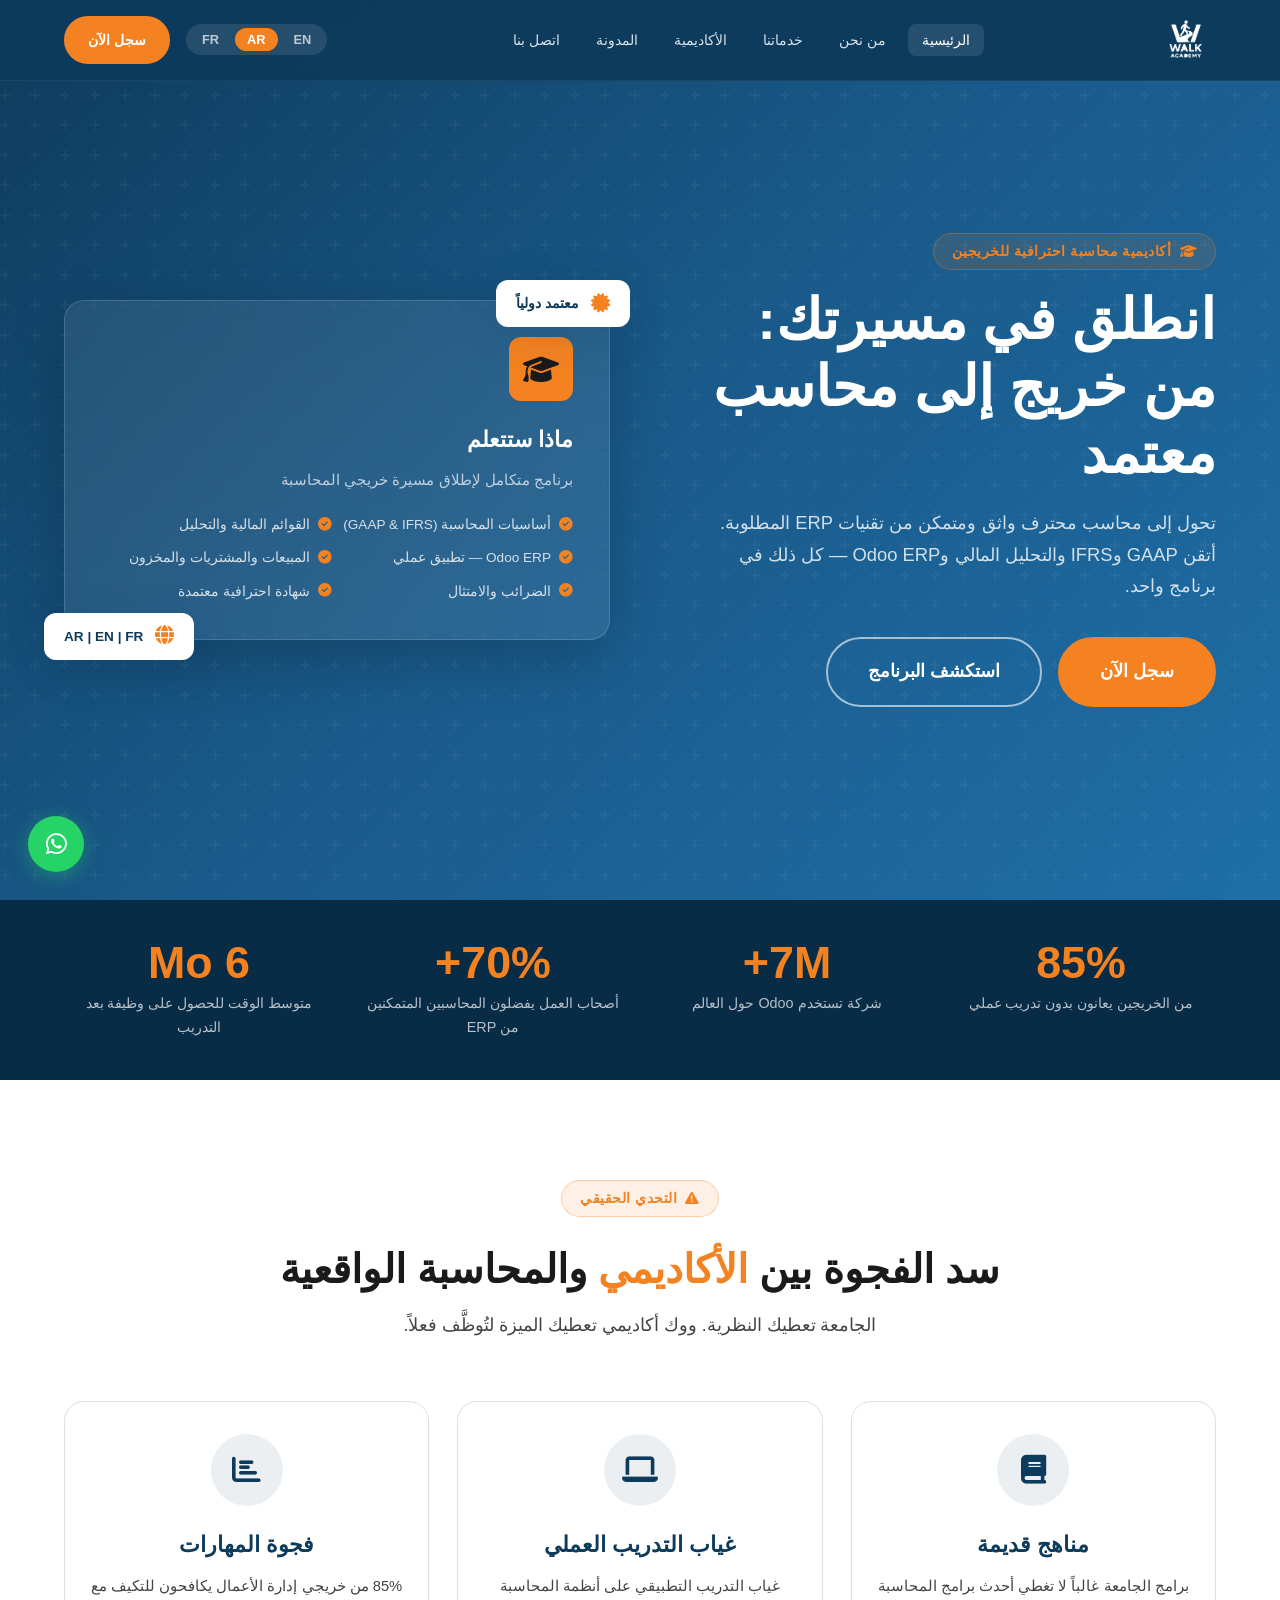
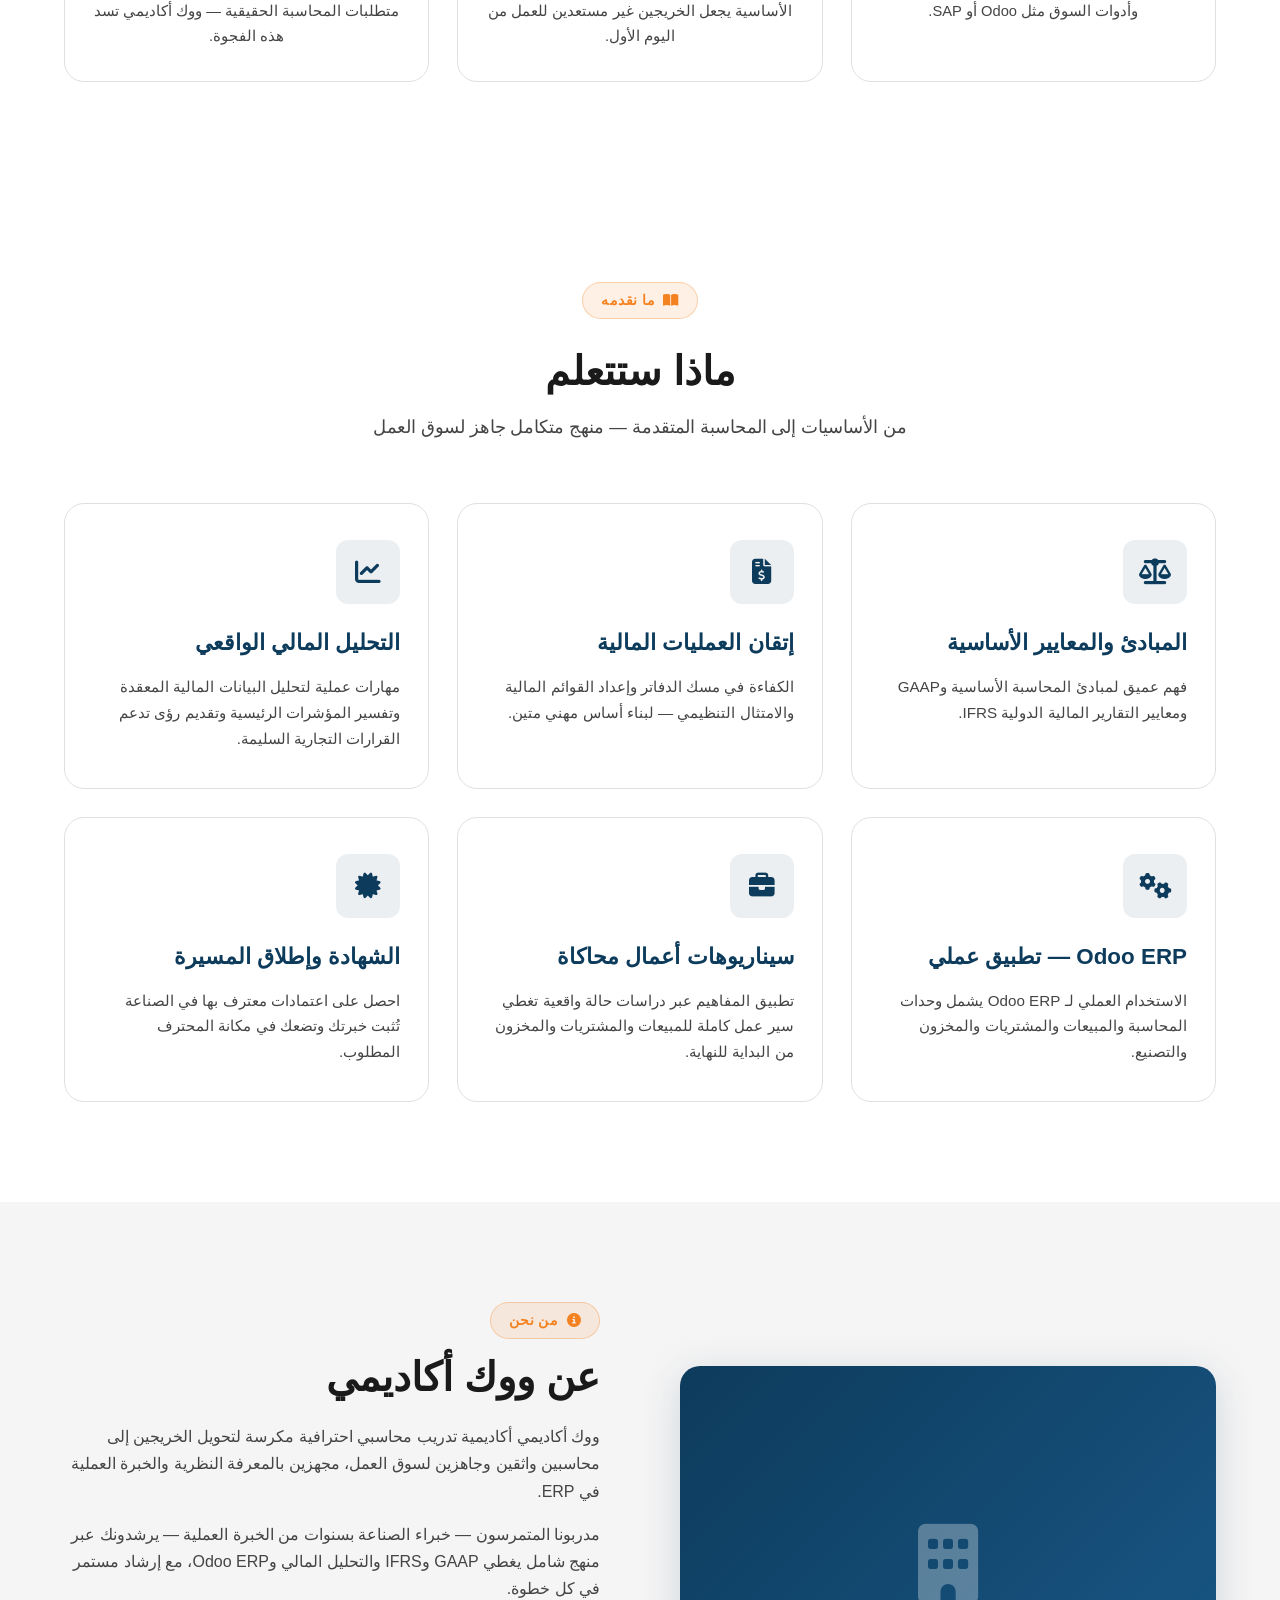
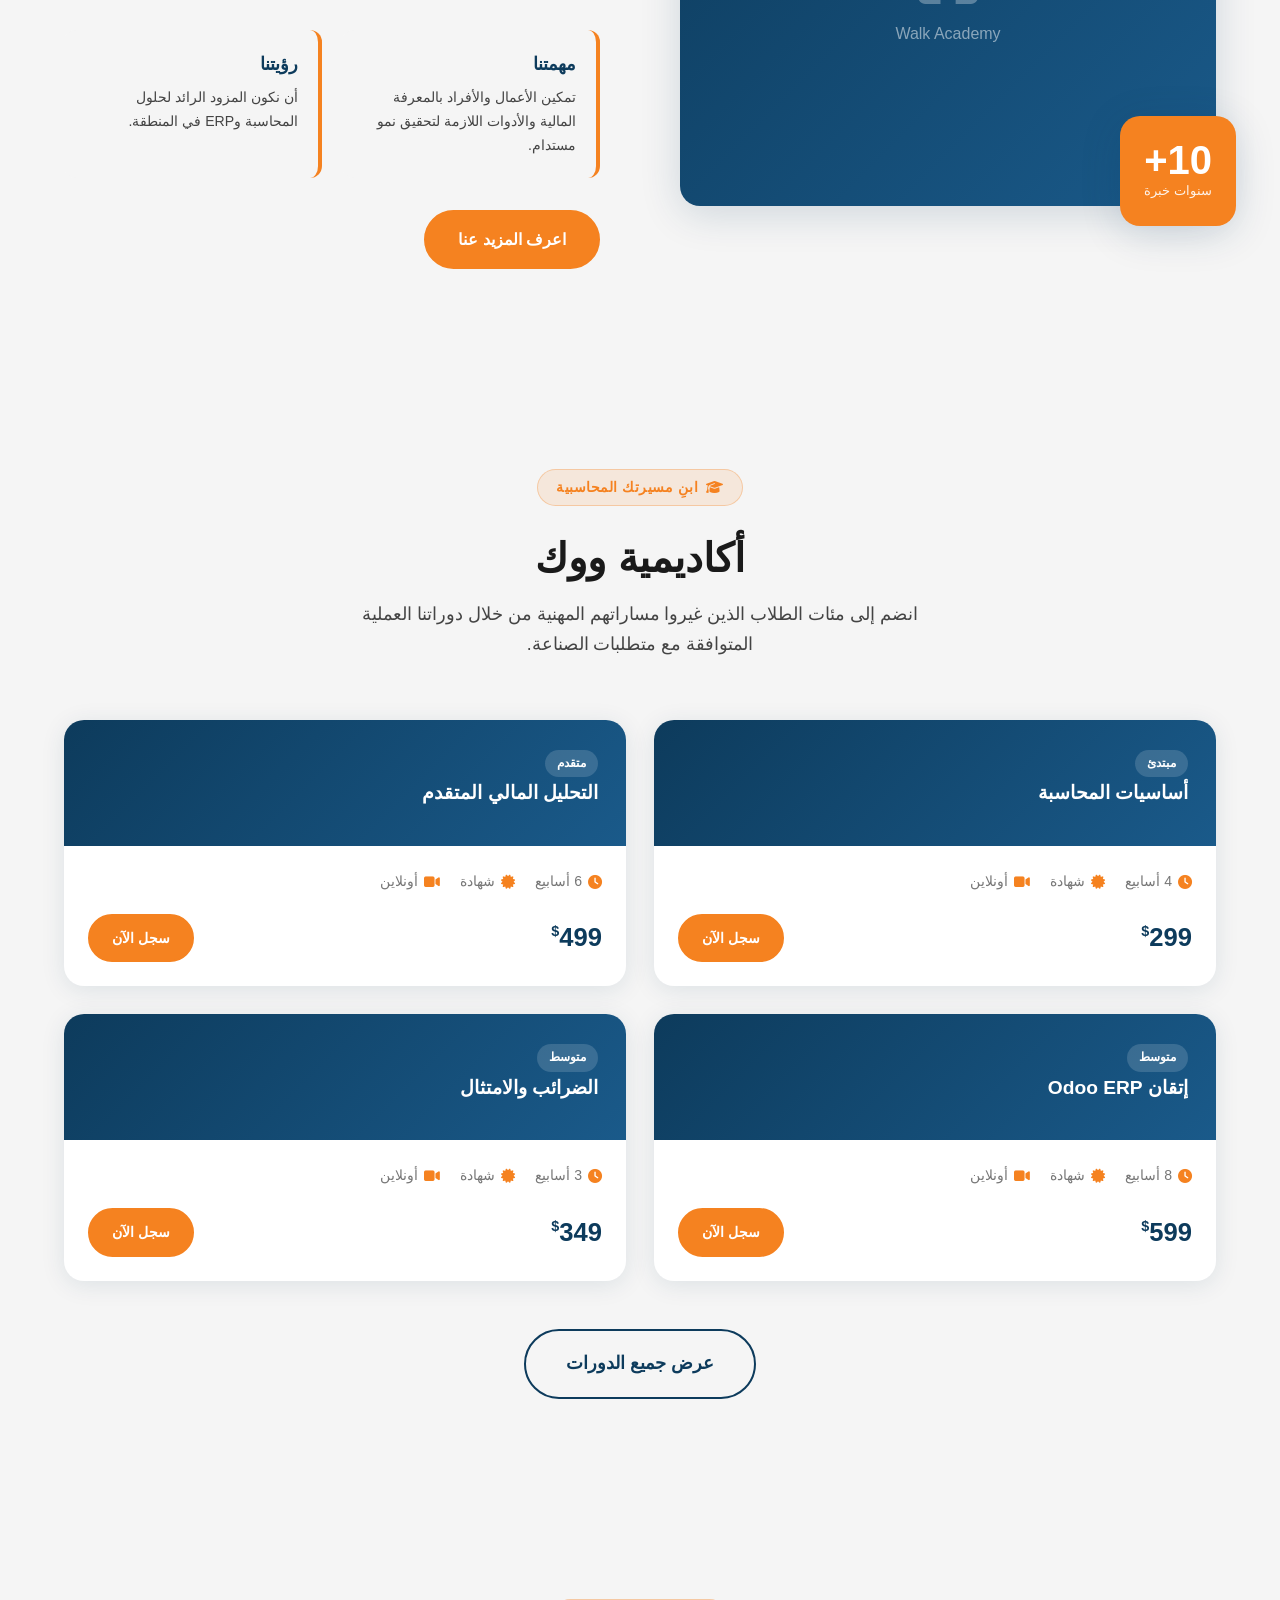
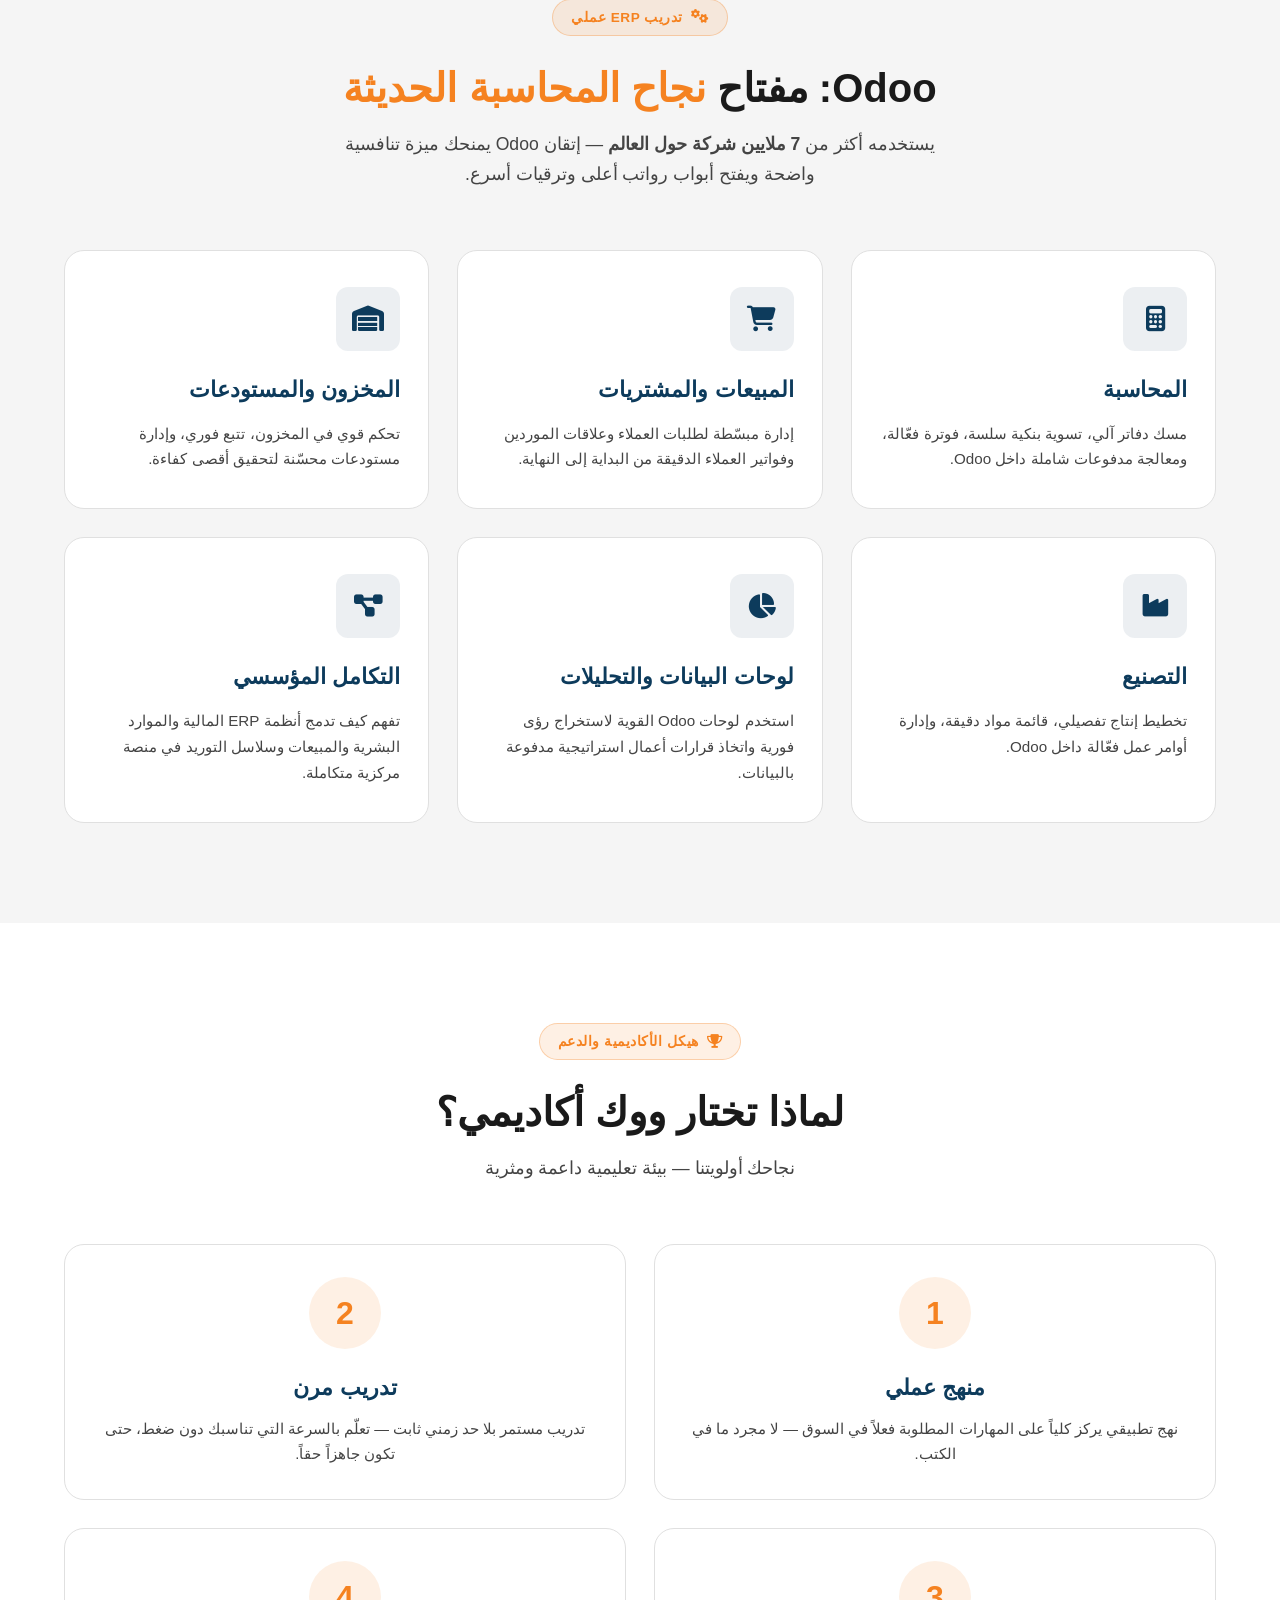
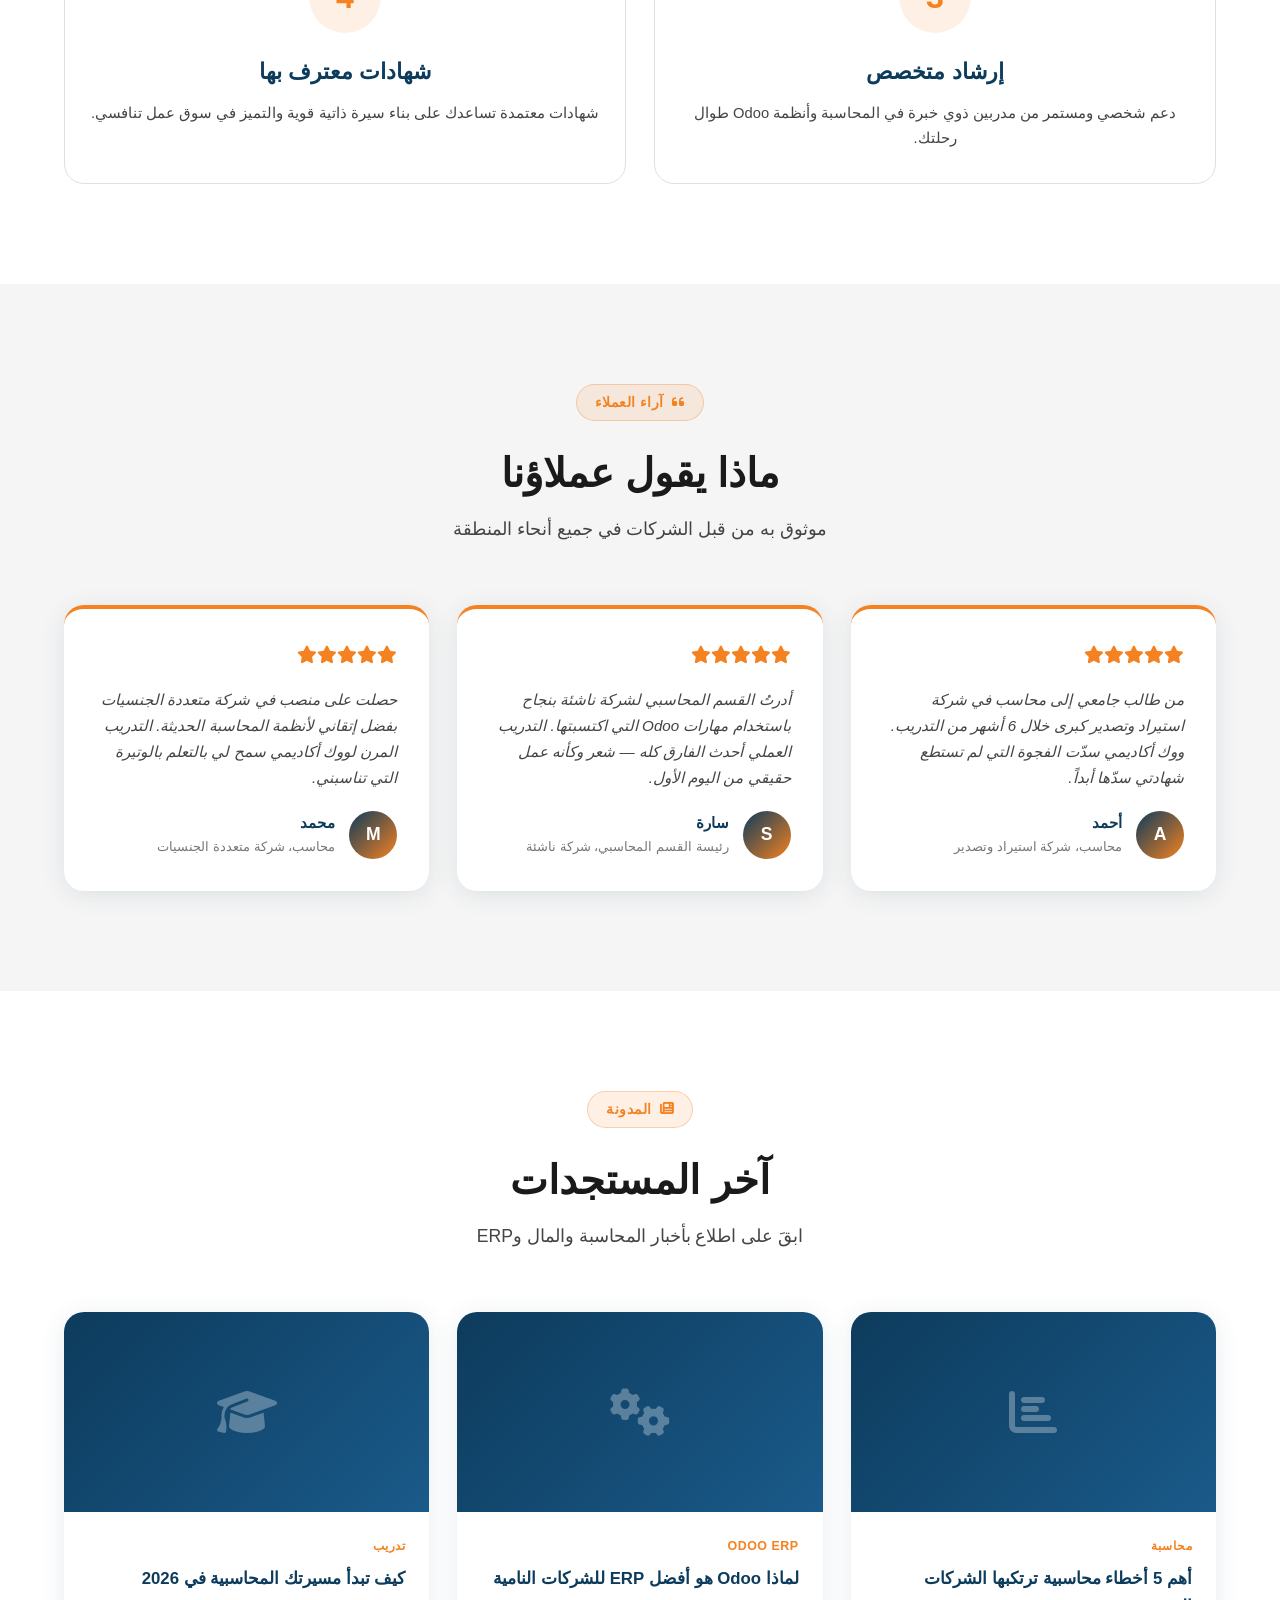
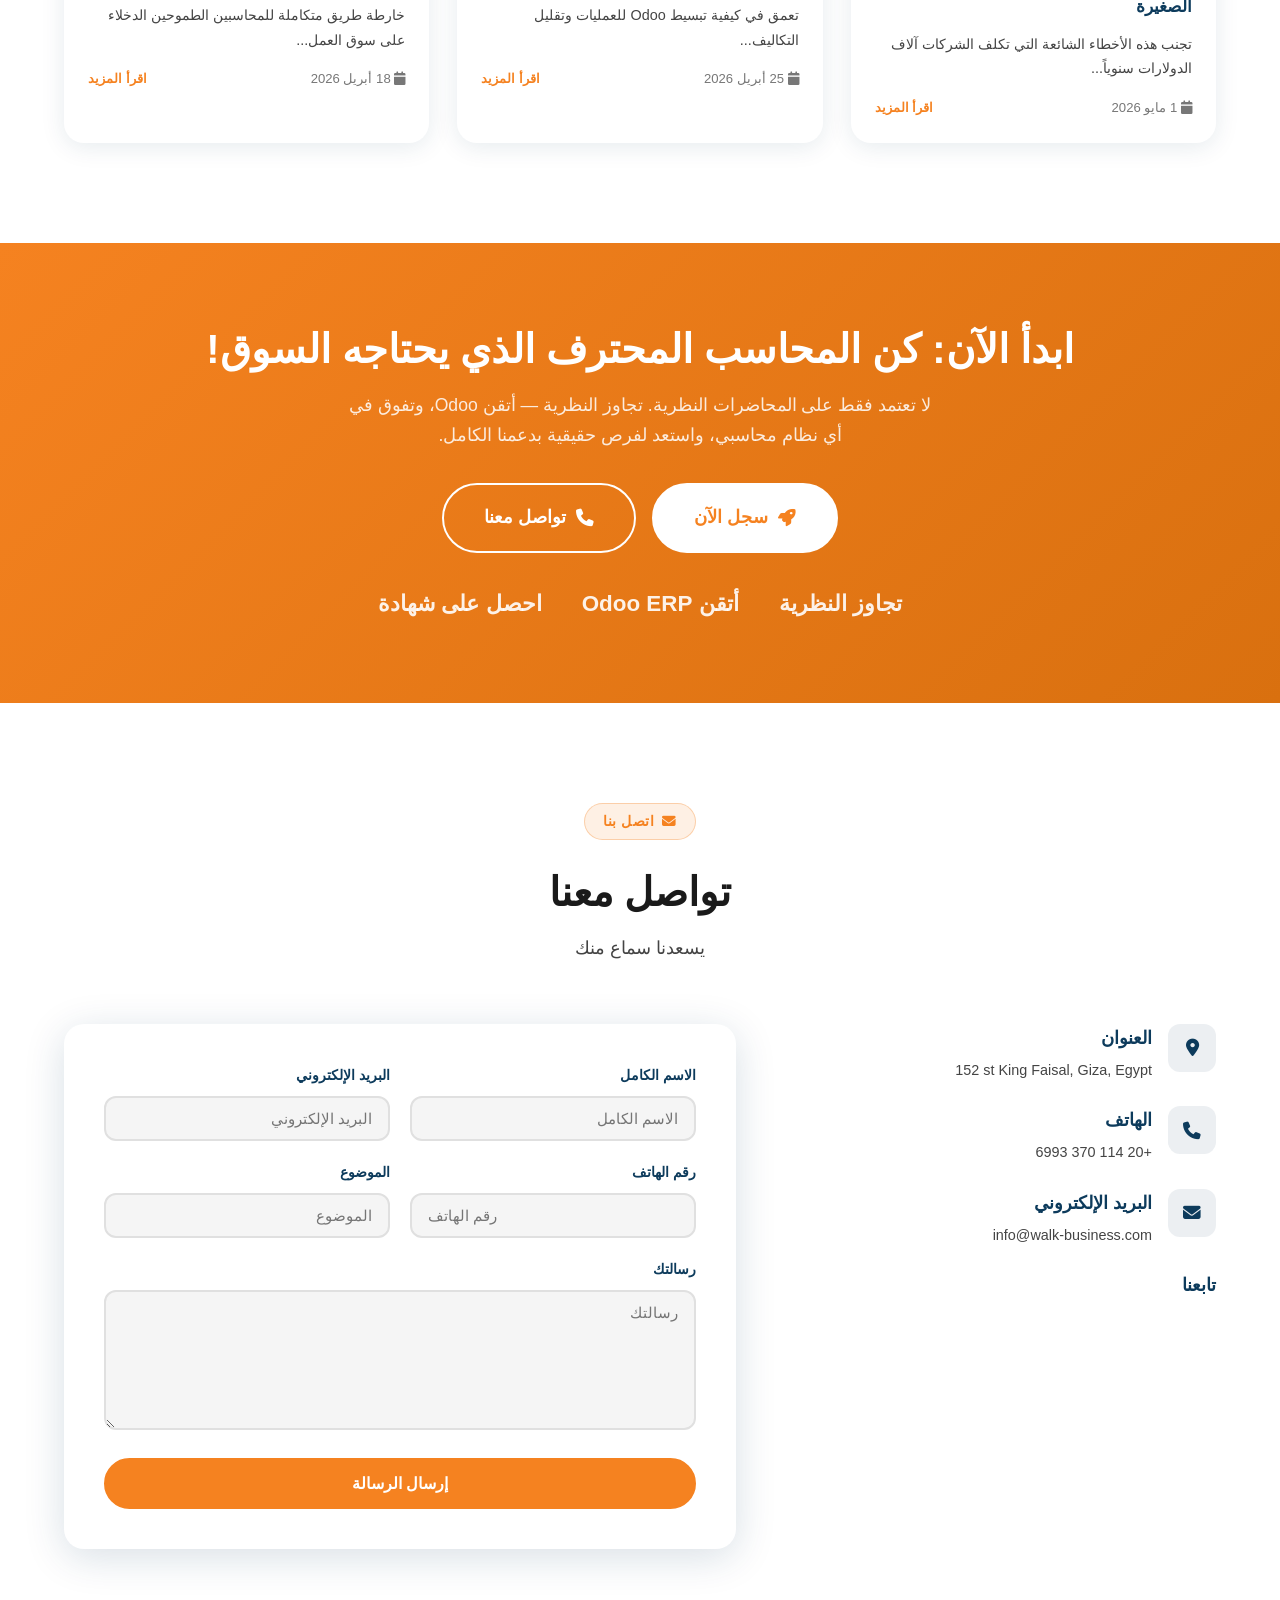
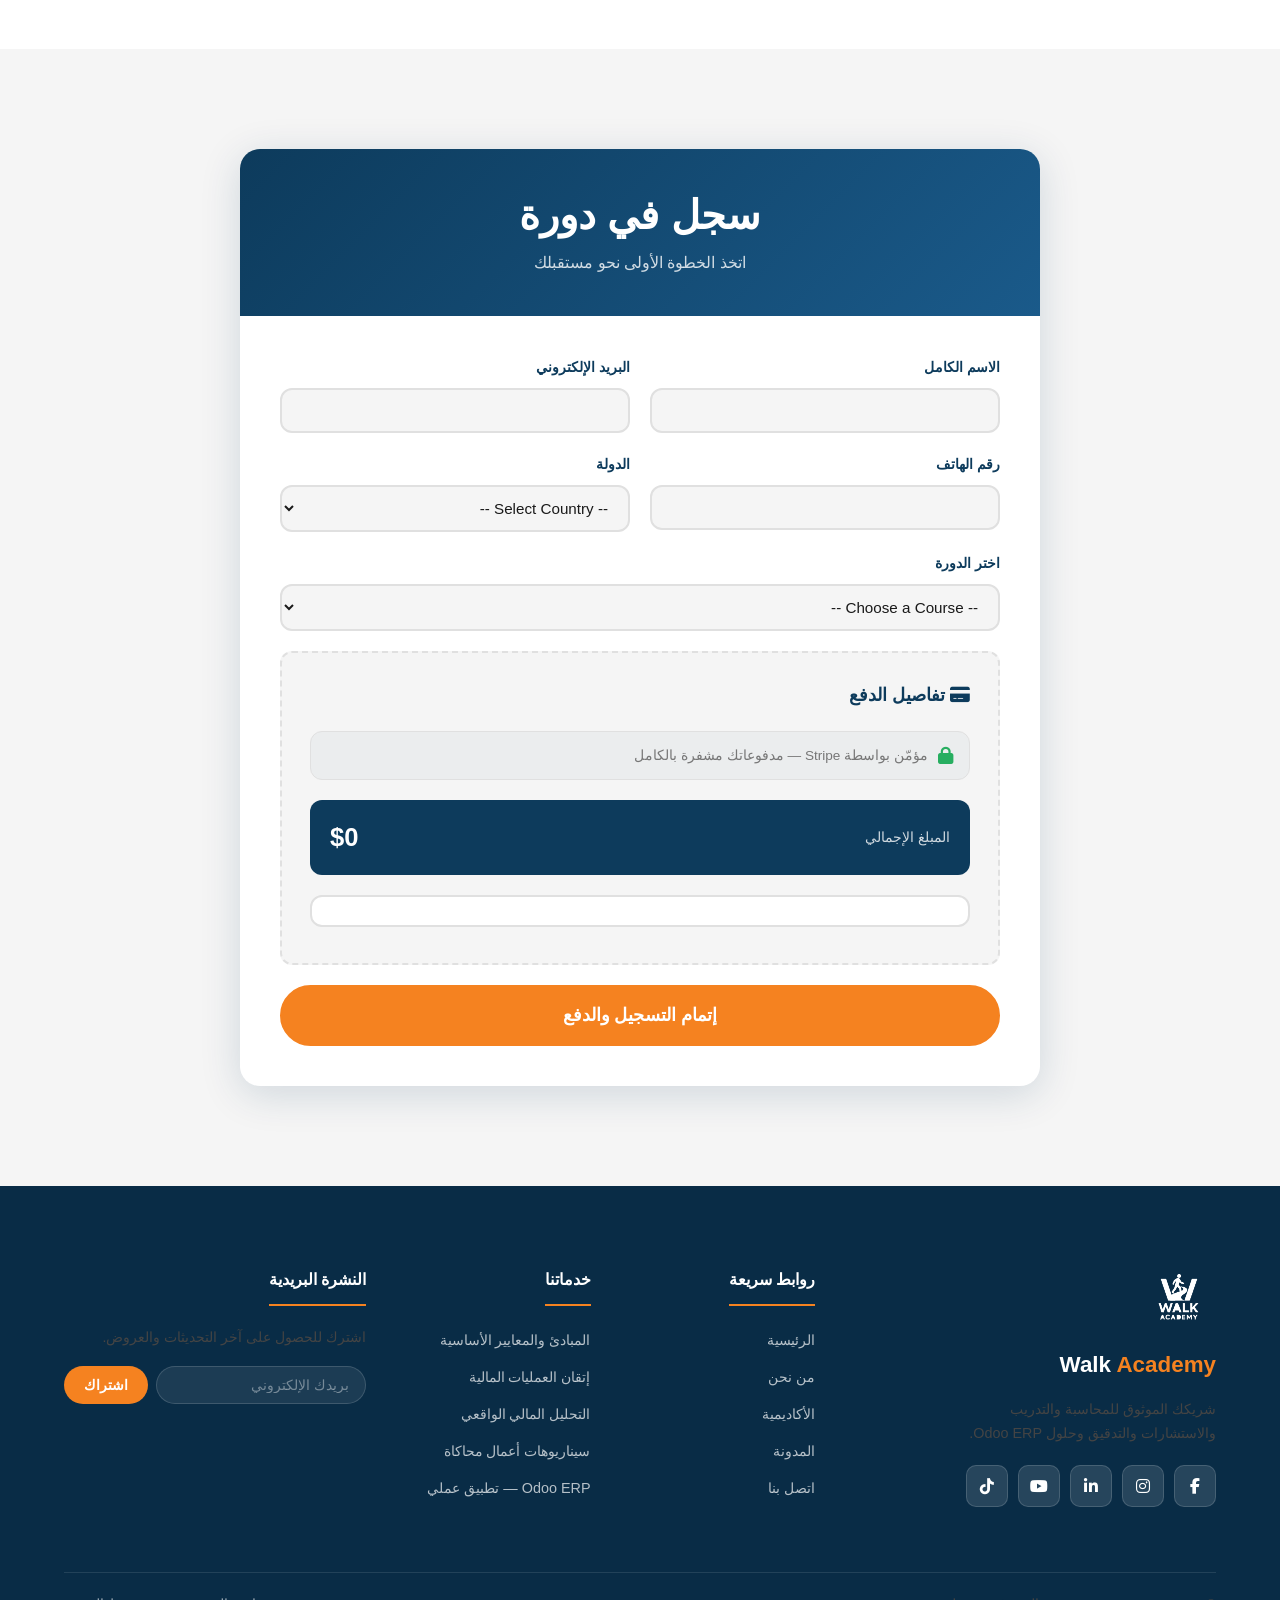
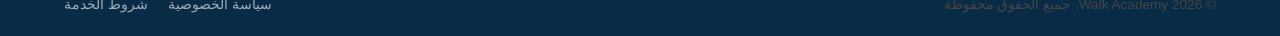
==== commit e06d3dfd: "Fix: translate Contact badge, fix address RTL direction" ====
--- a/index.html
+++ b/index.html
@@ -3,13 +3,55 @@
 <head>
   <meta charset="UTF-8"/>
   <meta name="viewport" content="width=device-width, initial-scale=1.0"/>
-  <meta name="description" content="Walk Academy — Professional Accounting Services, Training Academy, Consulting, Audit & Odoo ERP"/>
-  <meta name="keywords" content="accounting, audit, odoo erp, training academy, consulting, محاسبة, comptabilité, walk academy"/>
-  <meta property="og:title" content="Walk Academy — Financial Excellence"/>
-  <meta property="og:description" content="Accounting Services, Training, Consulting, Audit & Odoo ERP"/>
-  <meta property="og:url" content="https://www.walk-business.com"/>
-  <meta property="og:image" content="assets/images/logo.jpg"/>
-  <title>Walk Academy | Accounting & ERP Solutions</title>
+  <meta name="description" content="Walk Academy — Professional Accounting Academy for graduates. Services: Accounting, Training, Consulting, Audit & Odoo ERP. 85% job placement rate."/>
+  <meta name="keywords" content="walk academy, accounting training egypt, odoo erp, audit consulting, محاسبة, أكاديمية محاسبة, comptabilité, formation comptable"/>
+  <meta name="author" content="Walk Academy"/>
+  <meta name="robots" content="index, follow"/>
+  <link rel="canonical" href="https://www.walk-business.com/"/>
+
+  <!-- Open Graph / Facebook -->
+  <meta property="og:type" content="website"/>
+  <meta property="og:site_name" content="Walk Academy"/>
+  <meta property="og:title" content="Walk Academy — From Graduate to Certified Accountant"/>
+  <meta property="og:description" content="Professional Accounting Academy. 85% job placement. Services: Accounting, Training, Consulting, Audit & Odoo ERP."/>
+  <meta property="og:url" content="https://www.walk-business.com/"/>
+  <meta property="og:image" content="https://www.walk-business.com/assets/images/logo.png"/>
+  <meta property="og:image:width" content="1200"/>
+  <meta property="og:image:height" content="630"/>
+  <meta property="og:locale" content="ar_EG"/>
+  <meta property="og:locale:alternate" content="en_US"/>
+  <meta property="og:locale:alternate" content="fr_FR"/>
+
+  <!-- Twitter Card -->
+  <meta name="twitter:card" content="summary_large_image"/>
+  <meta name="twitter:title" content="Walk Academy — From Graduate to Certified Accountant"/>
+  <meta name="twitter:description" content="Professional Accounting Academy. 85% job placement. Accounting, Training, Consulting, Audit & Odoo ERP."/>
+  <meta name="twitter:image" content="https://www.walk-business.com/assets/images/logo.png"/>
+
+  <title>Walk Academy | أكاديمية ووك | Accounting, Training & ERP Solutions</title>
+
+  <!-- Schema.org Structured Data -->
+  <script type="application/ld+json">
+  {
+    "@context": "https://schema.org",
+    "@type": "EducationalOrganization",
+    "name": "Walk Academy",
+    "url": "https://www.walk-business.com",
+    "logo": "https://www.walk-business.com/assets/images/logo.png",
+    "description": "Professional Accounting Academy offering training, consulting, audit and Odoo ERP services.",
+    "sameAs": [
+      "https://www.facebook.com/walkacademy",
+      "https://www.instagram.com/walkacademy",
+      "https://www.linkedin.com/company/walkacademy",
+      "https://www.youtube.com/@walkacademy",
+      "https://www.tiktok.com/@walkacademy"
+    ],
+    "offers": {
+      "@type": "Offer",
+      "category": "Professional Accounting Training"
+    }
+  }
+  </script>
 
   <!-- Fonts -->
   <link rel="preconnect" href="https://fonts.googleapis.com"/>
@@ -27,13 +69,13 @@
 <!-- ══ Preloader ══════════════════════════════════════════════ -->
 <div class="preloader" id="preloader">
   <div class="preloader-inner">
-    <img src="assets/images/logo.jpg" alt="Walk Academy" style="height:80px;margin-bottom:20px;filter:brightness(10);"/>
+    <img src="assets/images/logo.png" alt="Walk Academy" style="height:80px;margin-bottom:20px;filter:brightness(0) invert(1);"/>
     <div class="spinner"></div>
   </div>
 </div>
 
 <!-- ══ WhatsApp Float ═════════════════════════════════════════ -->
-<a href="https://wa.me/YOUR_WHATSAPP_NUMBER" target="_blank" class="whatsapp-float" aria-label="WhatsApp">
+<a href="https://wa.me/201143706993" target="_blank" class="whatsapp-float" aria-label="WhatsApp">
   <i class="fab fa-whatsapp"></i>
 </a>
 
@@ -46,7 +88,7 @@
 <nav class="navbar" id="navbar">
   <div class="container">
     <a href="#home" class="navbar-brand" style="display:flex;align-items:center;gap:12px;">
-      <img src="assets/images/logo.jpg" alt="Walk Academy Logo" id="navLogo" style="height:48px;width:auto;"/>
+      <img src="assets/images/logo.png" alt="Walk Academy Logo" id="navLogo" style="height:52px;width:auto;filter:brightness(0) invert(1);"/>
     </a>
 
     <ul class="nav-links" id="navLinks">
@@ -93,19 +135,19 @@
       <div class="hero-visual fade-in">
         <div class="hero-card">
           <div class="hero-card-icon"><i class="fas fa-graduation-cap"></i></div>
-          <h3>What You Will Learn</h3>
-          <p>A complete career-launching program for accounting graduates</p>
+          <h3 data-i18n="hero_card.title">What You Will Learn</h3>
+          <p data-i18n="hero_card.subtitle">A complete career-launching program for accounting graduates</p>
           <ul class="hero-services-list">
-            <li><i class="fas fa-check-circle"></i> Core Accounting (GAAP & IFRS)</li>
-            <li><i class="fas fa-check-circle"></i> Financial Statements & Analysis</li>
-            <li><i class="fas fa-check-circle"></i> Odoo ERP — Hands-On</li>
-            <li><i class="fas fa-check-circle"></i> Sales, Purchase & Inventory</li>
-            <li><i class="fas fa-check-circle"></i> Tax & Compliance</li>
-            <li><i class="fas fa-check-circle"></i> Industry Certification</li>
+            <li><i class="fas fa-check-circle"></i> <span data-i18n="hero_card.li1">Core Accounting (GAAP & IFRS)</span></li>
+            <li><i class="fas fa-check-circle"></i> <span data-i18n="hero_card.li2">Financial Statements & Analysis</span></li>
+            <li><i class="fas fa-check-circle"></i> <span data-i18n="hero_card.li3">Odoo ERP — Hands-On</span></li>
+            <li><i class="fas fa-check-circle"></i> <span data-i18n="hero_card.li4">Sales, Purchase & Inventory</span></li>
+            <li><i class="fas fa-check-circle"></i> <span data-i18n="hero_card.li5">Tax & Compliance</span></li>
+            <li><i class="fas fa-check-circle"></i> <span data-i18n="hero_card.li6">Industry Certification</span></li>
           </ul>
         </div>
         <div class="hero-badge-float top-right">
-          <i class="fas fa-certificate"></i> Industry Certified
+          <i class="fas fa-certificate"></i> <span data-i18n="hero_card.badge_cert">Industry Certified</span>
         </div>
         <div class="hero-badge-float bottom-left">
           <i class="fas fa-globe"></i> AR | EN | FR
@@ -121,19 +163,19 @@
     <div class="stats-grid">
       <div class="stat-item fade-in">
         <div class="stat-number" data-target="85" data-suffix="%">0</div>
-        <div class="stat-label">Graduates Struggle Without Practical Training</div>
+        <div class="stat-label" data-i18n="stats.s1">Graduates Struggle Without Practical Training</div>
       </div>
       <div class="stat-item fade-in">
         <div class="stat-number" data-target="7" data-suffix="M+">0</div>
-        <div class="stat-label">Companies Use Odoo Worldwide</div>
+        <div class="stat-label" data-i18n="stats.s2">Companies Use Odoo Worldwide</div>
       </div>
       <div class="stat-item fade-in">
         <div class="stat-number" data-target="70" data-suffix="%+">0</div>
-        <div class="stat-label">Employers Prefer ERP-Skilled Accountants</div>
+        <div class="stat-label" data-i18n="stats.s3">Employers Prefer ERP-Skilled Accountants</div>
       </div>
       <div class="stat-item fade-in">
         <div class="stat-number" data-target="6" data-suffix=" Mo">0</div>
-        <div class="stat-label">Average Time to Land a Job After Training</div>
+        <div class="stat-label" data-i18n="stats.s4">Average Time to Land a Job After Training</div>
       </div>
     </div>
   </div>
@@ -143,25 +185,25 @@
 <section class="section" id="problem" style="background:#fff;">
   <div class="container">
     <div class="section-header text-center fade-in">
-      <span class="badge"><i class="fas fa-exclamation-triangle"></i> The Real Challenge</span>
-      <h2>Bridging the Gap Between <span class="text-accent">Academic</span> & Real-World Accounting</h2>
-      <p>University gives you the theory. Walk Academy gives you the edge to actually get hired.</p>
+      <span class="badge"><i class="fas fa-exclamation-triangle"></i> <span data-i18n="problem.badge">The Real Challenge</span></span>
+      <h2><span data-i18n="problem.title_1">Bridging the Gap Between</span> <span class="text-accent" data-i18n="problem.title_accent">Academic</span> <span data-i18n="problem.title_2">& Real-World Accounting</span></h2>
+      <p data-i18n="problem.subtitle">University gives you the theory. Walk Academy gives you the edge to actually get hired.</p>
     </div>
     <div class="why-grid">
       <div class="why-card fade-in">
         <div class="why-icon"><i class="fas fa-book"></i></div>
-        <h3>Outdated Curricula</h3>
-        <p>University programs often don't cover the latest accounting software or market tools like Odoo or SAP.</p>
+        <h3 data-i18n="problem.p1_title">Outdated Curricula</h3>
+        <p data-i18n="problem.p1_desc">University programs often don't cover the latest accounting software or market tools like Odoo or SAP.</p>
       </div>
       <div class="why-card fade-in">
         <div class="why-icon"><i class="fas fa-laptop"></i></div>
-        <h3>No Practical Training</h3>
-        <p>Absence of hands-on training with essential accounting systems leaves graduates unprepared for day-one work.</p>
+        <h3 data-i18n="problem.p2_title">No Practical Training</h3>
+        <p data-i18n="problem.p2_desc">Absence of hands-on training with essential accounting systems leaves graduates unprepared for day-one work.</p>
       </div>
       <div class="why-card fade-in">
         <div class="why-icon"><i class="fas fa-chart-bar"></i></div>
-        <h3>Skills Gap</h3>
-        <p>85% of business graduates struggle to adapt to actual corporate accounting demands — Walk Academy closes that gap.</p>
+        <h3 data-i18n="problem.p3_title">Skills Gap</h3>
+        <p data-i18n="problem.p3_desc">85% of business graduates struggle to adapt to actual corporate accounting demands — Walk Academy closes that gap.</p>
       </div>
     </div>
   </div>
@@ -171,7 +213,7 @@
 <section class="section" id="services">
   <div class="container">
     <div class="section-header text-center fade-in">
-      <span class="badge"><i class="fas fa-book-open"></i> What We Offer</span>
+      <span class="badge"><i class="fas fa-book-open"></i> <span data-i18n="services.badge">What We Offer</span></span>
       <h2 data-i18n="services.title">What You Will Learn</h2>
       <p data-i18n="services.subtitle">From fundamentals to advanced accounting — a complete career-ready curriculum</p>
     </div>
@@ -223,7 +265,7 @@
         </div>
         <div class="about-exp-badge">
           <div class="num">10+</div>
-          <div class="lbl">Years Experience</div>
+          <div class="lbl" data-i18n="about.exp_label">Years Experience</div>
         </div>
       </div>
       <div class="about-content fade-in">
@@ -264,8 +306,8 @@
         <div class="course-body">
           <div class="course-meta">
             <span><i class="fas fa-clock"></i> <span data-i18n="academy.courses.c1.duration">4 Weeks</span></span>
-            <span><i class="fas fa-certificate"></i> Certificate</span>
-            <span><i class="fas fa-video"></i> Online</span>
+            <span><i class="fas fa-certificate"></i> <span data-i18n="common.certificate">Certificate</span></span>
+            <span><i class="fas fa-video"></i> <span data-i18n="common.online">Online</span></span>
           </div>
           <div class="course-price">
             <div class="price"><sup>$</sup><span data-i18n="academy.courses.c1.price">299</span></div>
@@ -281,8 +323,8 @@
         <div class="course-body">
           <div class="course-meta">
             <span><i class="fas fa-clock"></i> <span data-i18n="academy.courses.c2.duration">6 Weeks</span></span>
-            <span><i class="fas fa-certificate"></i> Certificate</span>
-            <span><i class="fas fa-video"></i> Online</span>
+            <span><i class="fas fa-certificate"></i> <span data-i18n="common.certificate">Certificate</span></span>
+            <span><i class="fas fa-video"></i> <span data-i18n="common.online">Online</span></span>
           </div>
           <div class="course-price">
             <div class="price"><sup>$</sup><span data-i18n="academy.courses.c2.price">499</span></div>
@@ -298,8 +340,8 @@
         <div class="course-body">
           <div class="course-meta">
             <span><i class="fas fa-clock"></i> <span data-i18n="academy.courses.c3.duration">8 Weeks</span></span>
-            <span><i class="fas fa-certificate"></i> Certificate</span>
-            <span><i class="fas fa-video"></i> Online</span>
+            <span><i class="fas fa-certificate"></i> <span data-i18n="common.certificate">Certificate</span></span>
+            <span><i class="fas fa-video"></i> <span data-i18n="common.online">Online</span></span>
           </div>
           <div class="course-price">
             <div class="price"><sup>$</sup><span data-i18n="academy.courses.c3.price">599</span></div>
@@ -315,8 +357,8 @@
         <div class="course-body">
           <div class="course-meta">
             <span><i class="fas fa-clock"></i> <span data-i18n="academy.courses.c4.duration">3 Weeks</span></span>
-            <span><i class="fas fa-certificate"></i> Certificate</span>
-            <span><i class="fas fa-video"></i> Online</span>
+            <span><i class="fas fa-certificate"></i> <span data-i18n="common.certificate">Certificate</span></span>
+            <span><i class="fas fa-video"></i> <span data-i18n="common.online">Online</span></span>
           </div>
           <div class="course-price">
             <div class="price"><sup>$</sup><span data-i18n="academy.courses.c4.price">349</span></div>
@@ -335,40 +377,40 @@
 <section class="section bg-light" id="odoo">
   <div class="container">
     <div class="section-header text-center fade-in">
-      <span class="badge"><i class="fas fa-cogs"></i> Hands-On ERP Training</span>
-      <h2>Odoo: The Key to <span class="text-accent">Modern Accounting Success</span></h2>
-      <p>Used by over <strong>7 million companies worldwide</strong> — mastering Odoo gives you a clear competitive advantage and opens doors to higher salaries and faster promotions.</p>
+      <span class="badge"><i class="fas fa-cogs"></i> <span data-i18n="odoo.badge">Hands-On ERP Training</span></span>
+      <h2><span data-i18n="odoo.title_1">Odoo: The Key to</span> <span class="text-accent" data-i18n="odoo.title_accent">Modern Accounting Success</span></h2>
+      <p data-i18n="odoo.subtitle">Used by over <strong>7 million companies worldwide</strong> — mastering Odoo gives you a clear competitive advantage and opens doors to higher salaries and faster promotions.</p>
     </div>
     <div class="services-grid">
       <div class="service-card fade-in">
         <div class="service-icon"><i class="fas fa-calculator"></i></div>
-        <h3>Accounting</h3>
-        <p>Automated bookkeeping, seamless bank reconciliations, efficient invoicing, and comprehensive payment processing inside Odoo.</p>
+        <h3 data-i18n="odoo.m1_title">Accounting</h3>
+        <p data-i18n="odoo.m1_desc">Automated bookkeeping, seamless bank reconciliations, efficient invoicing, and comprehensive payment processing inside Odoo.</p>
       </div>
       <div class="service-card fade-in">
         <div class="service-icon"><i class="fas fa-shopping-cart"></i></div>
-        <h3>Sales & Purchases</h3>
-        <p>Streamlined management of customer orders, supplier relationships, and precise customer invoicing from end to end.</p>
+        <h3 data-i18n="odoo.m2_title">Sales & Purchases</h3>
+        <p data-i18n="odoo.m2_desc">Streamlined management of customer orders, supplier relationships, and precise customer invoicing from end to end.</p>
       </div>
       <div class="service-card fade-in">
         <div class="service-icon"><i class="fas fa-warehouse"></i></div>
-        <h3>Inventory & Warehousing</h3>
-        <p>Robust stock control, real-time inventory tracking, and optimized warehouse management for maximum efficiency.</p>
+        <h3 data-i18n="odoo.m3_title">Inventory & Warehousing</h3>
+        <p data-i18n="odoo.m3_desc">Robust stock control, real-time inventory tracking, and optimized warehouse management for maximum efficiency.</p>
       </div>
       <div class="service-card fade-in">
         <div class="service-icon"><i class="fas fa-industry"></i></div>
-        <h3>Manufacturing</h3>
-        <p>Detailed production planning, accurate bill of materials, and efficient work order management inside Odoo.</p>
+        <h3 data-i18n="odoo.m4_title">Manufacturing</h3>
+        <p data-i18n="odoo.m4_desc">Detailed production planning, accurate bill of materials, and efficient work order management inside Odoo.</p>
       </div>
       <div class="service-card fade-in">
         <div class="service-icon"><i class="fas fa-chart-pie"></i></div>
-        <h3>Dashboards & Analytics</h3>
-        <p>Utilize Odoo's powerful dashboards to extract real-time insights and inform strategic data-driven business decisions.</p>
+        <h3 data-i18n="odoo.m5_title">Dashboards & Analytics</h3>
+        <p data-i18n="odoo.m5_desc">Utilize Odoo's powerful dashboards to extract real-time insights and inform strategic data-driven business decisions.</p>
       </div>
       <div class="service-card fade-in">
         <div class="service-icon"><i class="fas fa-project-diagram"></i></div>
-        <h3>Business Integration</h3>
-        <p>Understand how ERP systems integrate finance, HR, sales, and supply chain into one cohesive, centralized platform.</p>
+        <h3 data-i18n="odoo.m6_title">Business Integration</h3>
+        <p data-i18n="odoo.m6_desc">Understand how ERP systems integrate finance, HR, sales, and supply chain into one cohesive, centralized platform.</p>
       </div>
     </div>
   </div>
@@ -378,30 +420,30 @@
 <section class="section" id="why">
   <div class="container">
     <div class="section-header text-center fade-in">
-      <span class="badge"><i class="fas fa-trophy"></i> Academy Structure & Support</span>
+      <span class="badge"><i class="fas fa-trophy"></i> <span data-i18n="why.badge">Academy Structure & Support</span></span>
       <h2 data-i18n="why.title">Why Choose Walk Academy?</h2>
       <p data-i18n="why.subtitle">Your success is our priority — a supportive, enriching learning environment</p>
     </div>
     <div class="why-grid" style="grid-template-columns:repeat(2,1fr);">
       <div class="why-card fade-in">
         <div class="why-icon" style="background:rgba(245,130,32,0.12);color:var(--accent);font-size:2rem;"><span style="font-weight:900;">1</span></div>
-        <h3>Practical Curriculum</h3>
-        <p>A hands-on approach entirely focused on the skills actually demanded by the market — not just what's in a textbook.</p>
+        <h3 data-i18n="why.p1_title">Practical Curriculum</h3>
+        <p data-i18n="why.p1_desc">A hands-on approach entirely focused on the skills actually demanded by the market — not just what's in a textbook.</p>
       </div>
       <div class="why-card fade-in">
         <div class="why-icon" style="background:rgba(245,130,32,0.12);color:var(--accent);font-size:2rem;"><span style="font-weight:900;">2</span></div>
-        <h3>Flexible Training</h3>
-        <p>Continuous training with <strong>no fixed time limit</strong> — learn at your own pace with no pressure, until you are truly ready.</p>
+        <h3 data-i18n="why.p2_title">Flexible Training</h3>
+        <p data-i18n="why.p2_desc">Continuous training with no fixed time limit — learn at your own pace with no pressure, until you are truly ready.</p>
       </div>
       <div class="why-card fade-in">
         <div class="why-icon" style="background:rgba(245,130,32,0.12);color:var(--accent);font-size:2rem;"><span style="font-weight:900;">3</span></div>
-        <h3>Expert Mentorship</h3>
-        <p>Personalized, ongoing support from experienced trainers in both accounting and Odoo systems throughout your journey.</p>
+        <h3 data-i18n="why.p3_title">Expert Mentorship</h3>
+        <p data-i18n="why.p3_desc">Personalized, ongoing support from experienced trainers in both accounting and Odoo systems throughout your journey.</p>
       </div>
       <div class="why-card fade-in">
         <div class="why-icon" style="background:rgba(245,130,32,0.12);color:var(--accent);font-size:2rem;"><span style="font-weight:900;">4</span></div>
-        <h3>Recognized Certificates</h3>
-        <p>Accredited certifications that help you build a strong professional resume and stand out in a competitive job market.</p>
+        <h3 data-i18n="why.p4_title">Recognized Certificates</h3>
+        <p data-i18n="why.p4_desc">Accredited certifications that help you build a strong professional resume and stand out in a competitive job market.</p>
       </div>
     </div>
   </div>
@@ -411,33 +453,33 @@
 <section class="section testimonials" id="testimonials">
   <div class="container">
     <div class="section-header text-center fade-in">
-      <span class="badge"><i class="fas fa-quote-left"></i> Testimonials</span>
+      <span class="badge"><i class="fas fa-quote-left"></i> <span data-i18n="testimonials.badge">Testimonials</span></span>
       <h2 data-i18n="testimonials.title">What Our Clients Say</h2>
       <p data-i18n="testimonials.subtitle">Trusted by businesses across the region</p>
     </div>
     <div class="testimonials-grid">
       <div class="testimonial-card fade-in">
         <div class="testimonial-stars"><i class="fas fa-star"></i><i class="fas fa-star"></i><i class="fas fa-star"></i><i class="fas fa-star"></i><i class="fas fa-star"></i></div>
-        <p class="testimonial-text">"From university student to accountant at a major import-export company within 6 months of training. Walk Academy bridged the gap that my degree never could."</p>
+        <p class="testimonial-text" data-i18n="testimonials.t1_text">From university student to accountant at a major import-export company within 6 months of training. Walk Academy bridged the gap that my degree never could.</p>
         <div class="testimonial-author">
           <div class="author-avatar">A</div>
-          <div><div class="author-name">Ahmed</div><div class="author-title">Accountant, Import-Export Company</div></div>
+          <div><div class="author-name" data-i18n="testimonials.t1_name">Ahmed</div><div class="author-title" data-i18n="testimonials.t1_role">Accountant, Import-Export Company</div></div>
         </div>
       </div>
       <div class="testimonial-card fade-in">
         <div class="testimonial-stars"><i class="fas fa-star"></i><i class="fas fa-star"></i><i class="fas fa-star"></i><i class="fas fa-star"></i><i class="fas fa-star"></i></div>
-        <p class="testimonial-text">"Successfully managed the accounting department of a startup using my acquired Odoo skills. The hands-on training made all the difference — it felt like real work from day one."</p>
+        <p class="testimonial-text" data-i18n="testimonials.t2_text">Successfully managed the accounting department of a startup using my acquired Odoo skills. The hands-on training made all the difference — it felt like real work from day one.</p>
         <div class="testimonial-author">
           <div class="author-avatar">S</div>
-          <div><div class="author-name">Sarah</div><div class="author-title">Accounting Department Head, Startup</div></div>
+          <div><div class="author-name" data-i18n="testimonials.t2_name">Sarah</div><div class="author-title" data-i18n="testimonials.t2_role">Accounting Department Head, Startup</div></div>
         </div>
       </div>
       <div class="testimonial-card fade-in">
         <div class="testimonial-stars"><i class="fas fa-star"></i><i class="fas fa-star"></i><i class="fas fa-star"></i><i class="fas fa-star"></i><i class="fas fa-star"></i></div>
-        <p class="testimonial-text">"Secured a position in a multinational corporation thanks to my proficiency in modern accounting systems. Walk Academy's flexible training allowed me to learn at my own pace."</p>
+        <p class="testimonial-text" data-i18n="testimonials.t3_text">Secured a position in a multinational corporation thanks to my proficiency in modern accounting systems. Walk Academy's flexible training allowed me to learn at my own pace.</p>
         <div class="testimonial-author">
           <div class="author-avatar">M</div>
-          <div><div class="author-name">Mohamed</div><div class="author-title">Accountant, Multinational Corporation</div></div>
+          <div><div class="author-name" data-i18n="testimonials.t3_name">Mohamed</div><div class="author-title" data-i18n="testimonials.t3_role">Accountant, Multinational Corporation</div></div>
         </div>
       </div>
     </div>
@@ -448,7 +490,7 @@
 <section class="section" id="blog">
   <div class="container">
     <div class="section-header text-center fade-in">
-      <span class="badge"><i class="fas fa-newspaper"></i> Blog</span>
+      <span class="badge"><i class="fas fa-newspaper"></i> <span data-i18n="blog.badge">Blog</span></span>
       <h2 data-i18n="blog.title">Latest Insights</h2>
       <p data-i18n="blog.subtitle">Stay updated with accounting, finance, and ERP news</p>
     </div>
@@ -456,11 +498,11 @@
       <div class="blog-card fade-in">
         <div class="blog-img"><i class="fas fa-chart-bar"></i></div>
         <div class="blog-body">
-          <div class="blog-cat">Accounting</div>
-          <h3>Top 5 Accounting Mistakes Small Businesses Make</h3>
-          <p>Avoid these common pitfalls that cost businesses thousands every year...</p>
+          <div class="blog-cat" data-i18n="blog.b1_cat">Accounting</div>
+          <h3 data-i18n="blog.b1_title">Top 5 Accounting Mistakes Small Businesses Make</h3>
+          <p data-i18n="blog.b1_desc">Avoid these common pitfalls that cost businesses thousands every year...</p>
           <div class="blog-footer">
-            <span><i class="fas fa-calendar"></i> May 1, 2026</span>
+            <span><i class="fas fa-calendar"></i> <span data-i18n="blog.b1_date">May 1, 2026</span></span>
             <a href="#" data-i18n="blog.read_more">Read More <i class="fas fa-arrow-right"></i></a>
           </div>
         </div>
@@ -468,11 +510,11 @@
       <div class="blog-card fade-in">
         <div class="blog-img"><i class="fas fa-cogs"></i></div>
         <div class="blog-body">
-          <div class="blog-cat">Odoo ERP</div>
-          <h3>Why Odoo is the Best ERP for Growing Businesses</h3>
-          <p>A deep dive into how Odoo streamlines operations and reduces costs...</p>
+          <div class="blog-cat" data-i18n="blog.b2_cat">Odoo ERP</div>
+          <h3 data-i18n="blog.b2_title">Why Odoo is the Best ERP for Growing Businesses</h3>
+          <p data-i18n="blog.b2_desc">A deep dive into how Odoo streamlines operations and reduces costs...</p>
           <div class="blog-footer">
-            <span><i class="fas fa-calendar"></i> Apr 25, 2026</span>
+            <span><i class="fas fa-calendar"></i> <span data-i18n="blog.b2_date">Apr 25, 2026</span></span>
             <a href="#" data-i18n="blog.read_more">Read More <i class="fas fa-arrow-right"></i></a>
           </div>
         </div>
@@ -480,11 +522,11 @@
       <div class="blog-card fade-in">
         <div class="blog-img"><i class="fas fa-graduation-cap"></i></div>
         <div class="blog-body">
-          <div class="blog-cat">Training</div>
-          <h3>How to Start Your Accounting Career in 2026</h3>
-          <p>A complete roadmap for aspiring accountants entering the job market...</p>
+          <div class="blog-cat" data-i18n="blog.b3_cat">Training</div>
+          <h3 data-i18n="blog.b3_title">How to Start Your Accounting Career in 2026</h3>
+          <p data-i18n="blog.b3_desc">A complete roadmap for aspiring accountants entering the job market...</p>
           <div class="blog-footer">
-            <span><i class="fas fa-calendar"></i> Apr 18, 2026</span>
+            <span><i class="fas fa-calendar"></i> <span data-i18n="blog.b3_date">Apr 18, 2026</span></span>
             <a href="#" data-i18n="blog.read_more">Read More <i class="fas fa-arrow-right"></i></a>
           </div>
         </div>
@@ -496,24 +538,21 @@
 <!-- ══ CTA Banner ══════════════════════════════════════════════ -->
 <div class="cta-banner">
   <div class="container">
-    <h2>Start Now: Become the Professional Accountant the Market Needs!</h2>
-    <p>Don't just rely on theoretical lectures. Go beyond theory — master Odoo, excel in any accounting system, and prepare for real opportunities with our full support.</p>
+    <h2 data-i18n="cta.title">Start Now: Become the Professional Accountant the Market Needs!</h2>
+    <p data-i18n="cta.subtitle">Don't just rely on theoretical lectures. Go beyond theory — master Odoo, excel in any accounting system, and prepare for real opportunities with our full support.</p>
     <div style="display:flex;gap:16px;justify-content:center;flex-wrap:wrap;margin-bottom:32px;">
-      <a href="#register" class="btn btn-white btn-lg"><i class="fas fa-rocket"></i> Enroll Now</a>
-      <a href="#contact" class="btn btn-outline btn-lg"><i class="fas fa-phone"></i> Connect With Us</a>
+      <a href="#register" class="btn btn-white btn-lg"><i class="fas fa-rocket"></i> <span data-i18n="cta.btn_enroll">Enroll Now</span></a>
+      <a href="#contact" class="btn btn-outline btn-lg"><i class="fas fa-phone"></i> <span data-i18n="cta.btn_connect">Connect With Us</span></a>
     </div>
     <div style="display:flex;gap:40px;justify-content:center;flex-wrap:wrap;">
       <div style="text-align:center;color:rgba(255,255,255,0.9);">
-        <div style="font-size:1.4rem;font-weight:800;">Go Beyond Theory</div>
-        <div style="font-size:0.88rem;opacity:0.8;">Apply knowledge effectively</div>
+        <div style="font-size:1.4rem;font-weight:800;" data-i18n="cta.pill1">Go Beyond Theory</div>
       </div>
       <div style="text-align:center;color:rgba(255,255,255,0.9);">
-        <div style="font-size:1.4rem;font-weight:800;">Master Odoo & Excel</div>
-        <div style="font-size:0.88rem;opacity:0.8;">In any accounting system</div>
+        <div style="font-size:1.4rem;font-weight:800;" data-i18n="cta.pill2">Master Odoo ERP</div>
       </div>
       <div style="text-align:center;color:rgba(255,255,255,0.9);">
-        <div style="font-size:1.4rem;font-weight:800;">Real Opportunities</div>
-        <div style="font-size:0.88rem;opacity:0.8;">With our full support</div>
+        <div style="font-size:1.4rem;font-weight:800;" data-i18n="cta.pill3">Get Certified</div>
       </div>
     </div>
   </div>
@@ -523,7 +562,7 @@
 <section class="section" id="contact">
   <div class="container">
     <div class="section-header text-center fade-in">
-      <span class="badge"><i class="fas fa-envelope"></i> Contact</span>
+      <span class="badge"><i class="fas fa-envelope"></i> <span data-i18n="contact.badge">Contact</span></span>
       <h2 data-i18n="contact.title">Get In Touch</h2>
       <p data-i18n="contact.subtitle">We'd love to hear from you</p>
     </div>
@@ -533,14 +572,14 @@
           <div class="contact-icon"><i class="fas fa-map-marker-alt"></i></div>
           <div>
             <h4 data-i18n="contact.address">Address</h4>
-            <p>123 Business Street, City, Country</p>
+            <p style="direction:ltr;text-align:inherit;">152 st King Faisal, Giza, Egypt</p>
           </div>
         </div>
         <div class="contact-info-item">
           <div class="contact-icon"><i class="fas fa-phone"></i></div>
           <div>
             <h4 data-i18n="contact.phone_label">Phone</h4>
-            <p>+212 600 000 000</p>
+            <p><a href="tel:+201143706993" style="color:inherit;">+20 114 370 6993</a></p>
           </div>
         </div>
         <div class="contact-info-item">
@@ -553,10 +592,12 @@
         <div>
           <h4 style="color:var(--primary);margin-bottom:16px;" data-i18n="contact.follow">Follow Us</h4>
           <div class="social-links">
-            <a href="#" class="social-link" target="_blank" aria-label="Facebook"><i class="fab fa-facebook-f"></i></a>
-            <a href="#" class="social-link" target="_blank" aria-label="Instagram"><i class="fab fa-instagram"></i></a>
-            <a href="#" class="social-link" target="_blank" aria-label="LinkedIn"><i class="fab fa-linkedin-in"></i></a>
-            <a href="#" class="social-link" target="_blank" aria-label="WhatsApp"><i class="fab fa-whatsapp"></i></a>
+            <a href="https://www.facebook.com/share/1FWUU3yLs7/?mibextid=wwXIfr" class="social-link" target="_blank" aria-label="Facebook"><i class="fab fa-facebook-f"></i></a>
+            <a href="https://www.instagram.com/walk.academy?igsh=MTBscXR1d25icWgwMA%3D%3D&utm_source=qr" class="social-link" target="_blank" aria-label="Instagram"><i class="fab fa-instagram"></i></a>
+            <a href="https://www.linkedin.com/company/walk-academy/" class="social-link" target="_blank" aria-label="LinkedIn"><i class="fab fa-linkedin-in"></i></a>
+            <a href="https://www.youtube.com/@walkacademy" class="social-link social-youtube" target="_blank" aria-label="YouTube"><i class="fab fa-youtube"></i></a>
+            <a href="https://www.tiktok.com/@walkacademy?_r=1&_t=ZS-962YcYYpAfs" class="social-link social-tiktok" target="_blank" aria-label="TikTok"><i class="fab fa-tiktok"></i></a>
+            <a href="https://wa.me/201143706993" class="social-link social-whatsapp" target="_blank" aria-label="WhatsApp"><i class="fab fa-whatsapp"></i></a>
           </div>
         </div>
       </div>
@@ -671,13 +712,15 @@
   <div class="container">
     <div class="footer-grid">
       <div class="footer-brand">
-        <img src="assets/images/logo.jpg" alt="Walk Academy" style="height:64px;width:auto;margin-bottom:16px;filter:brightness(0) invert(1);"/>
+        <img src="assets/images/logo.png" alt="Walk Academy" style="height:64px;width:auto;margin-bottom:16px;filter:brightness(0) invert(1);"/>
         <h3 style="color:#fff;margin-bottom:12px;">Walk <span style="color:var(--accent)">Academy</span></h3>
         <p data-i18n="footer.desc">Your trusted partner for accounting, training, consulting, audit, and Odoo ERP solutions.</p>
         <div class="social-links" style="margin-top:20px;">
-          <a href="#" class="social-link" target="_blank"><i class="fab fa-facebook-f"></i></a>
-          <a href="#" class="social-link" target="_blank"><i class="fab fa-instagram"></i></a>
-          <a href="#" class="social-link" target="_blank"><i class="fab fa-linkedin-in"></i></a>
+          <a href="https://www.facebook.com/share/1FWUU3yLs7/?mibextid=wwXIfr" class="social-link" target="_blank" aria-label="Facebook"><i class="fab fa-facebook-f"></i></a>
+          <a href="https://www.instagram.com/walk.academy?igsh=MTBscXR1d25icWgwMA%3D%3D&utm_source=qr" class="social-link" target="_blank" aria-label="Instagram"><i class="fab fa-instagram"></i></a>
+          <a href="https://www.linkedin.com/company/walk-academy/" class="social-link" target="_blank" aria-label="LinkedIn"><i class="fab fa-linkedin-in"></i></a>
+          <a href="https://www.youtube.com/@walkacademy" class="social-link social-youtube" target="_blank" aria-label="YouTube"><i class="fab fa-youtube"></i></a>
+          <a href="https://www.tiktok.com/@walkacademy?_r=1&_t=ZS-962YcYYpAfs" class="social-link social-tiktok" target="_blank" aria-label="TikTok"><i class="fab fa-tiktok"></i></a>
         </div>
       </div>
       <div>
--- a/assets/css/style.css
+++ b/assets/css/style.css
@@ -113,14 +113,18 @@
 /* ── Navbar ──────────────────────────────────────────────────── */
 .navbar {
   position: fixed; top: 0; left: 0; right: 0; z-index: 1000;
-  padding: 16px 0;
+  padding: 14px 0;
   transition: var(--transition);
-  background: transparent;
+  background: rgba(13, 59, 92, 0.96);
+  backdrop-filter: blur(12px);
+  -webkit-backdrop-filter: blur(12px);
+  border-bottom: 1px solid rgba(255,255,255,0.06);
 }
 .navbar.scrolled {
   background: var(--primary);
-  box-shadow: 0 2px 20px rgba(0,0,0,0.15);
+  box-shadow: 0 2px 24px rgba(0,0,0,0.25);
   padding: 10px 0;
+  border-bottom: 1px solid rgba(245,130,32,0.2);
 }
 .navbar .container {
   display: flex; align-items: center; justify-content: space-between;
@@ -445,14 +449,19 @@
 }
 .contact-info-item h4 { color: var(--primary); margin-bottom: 4px; }
 .contact-info-item p  { font-size: 0.9rem; margin: 0; }
-.social-links { display: flex; gap: 12px; margin-top: 32px; }
+.social-links { display: flex; gap: 10px; flex-wrap: wrap; }
 .social-link {
-  width: 44px; height: 44px;
-  background: var(--primary); color: #fff; border-radius: var(--radius);
+  width: 42px; height: 42px;
+  background: rgba(255,255,255,0.12);
+  color: #fff; border-radius: 10px;
   display: flex; align-items: center; justify-content: center;
   font-size: 1rem; transition: var(--transition);
-}
-.social-link:hover { background: var(--accent); transform: translateY(-3px); }
+  border: 1px solid rgba(255,255,255,0.15);
+}
+.social-link:hover                 { transform: translateY(-4px); background: var(--accent); border-color: var(--accent); box-shadow: 0 8px 20px rgba(0,0,0,0.2); }
+.social-link.social-youtube:hover  { background: #FF0000; border-color: #FF0000; }
+.social-link.social-tiktok:hover   { background: #010101; border-color: #69C9D0; }
+.social-link.social-whatsapp:hover { background: #25D366; border-color: #25D366; }
 .contact-form-card {
   background: #fff; border-radius: var(--radius-lg);
   padding: 40px; box-shadow: var(--shadow-lg);
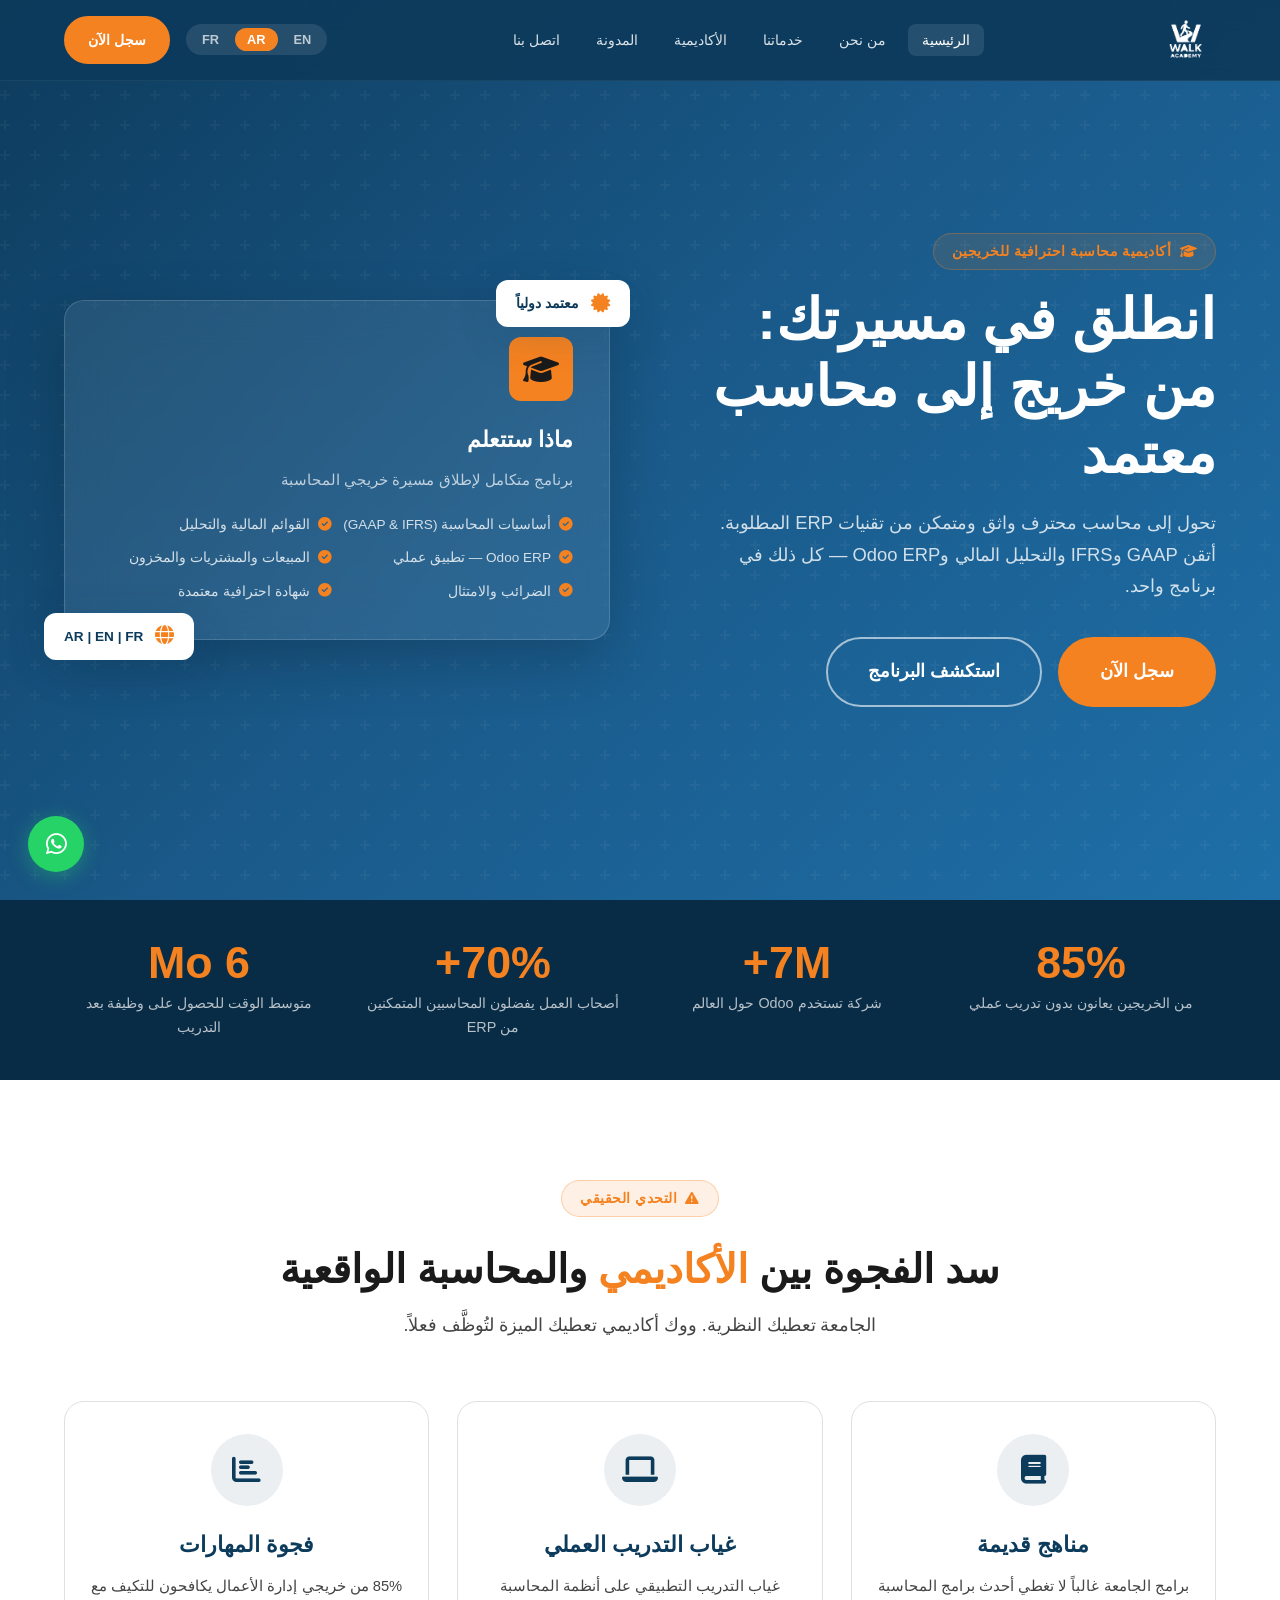
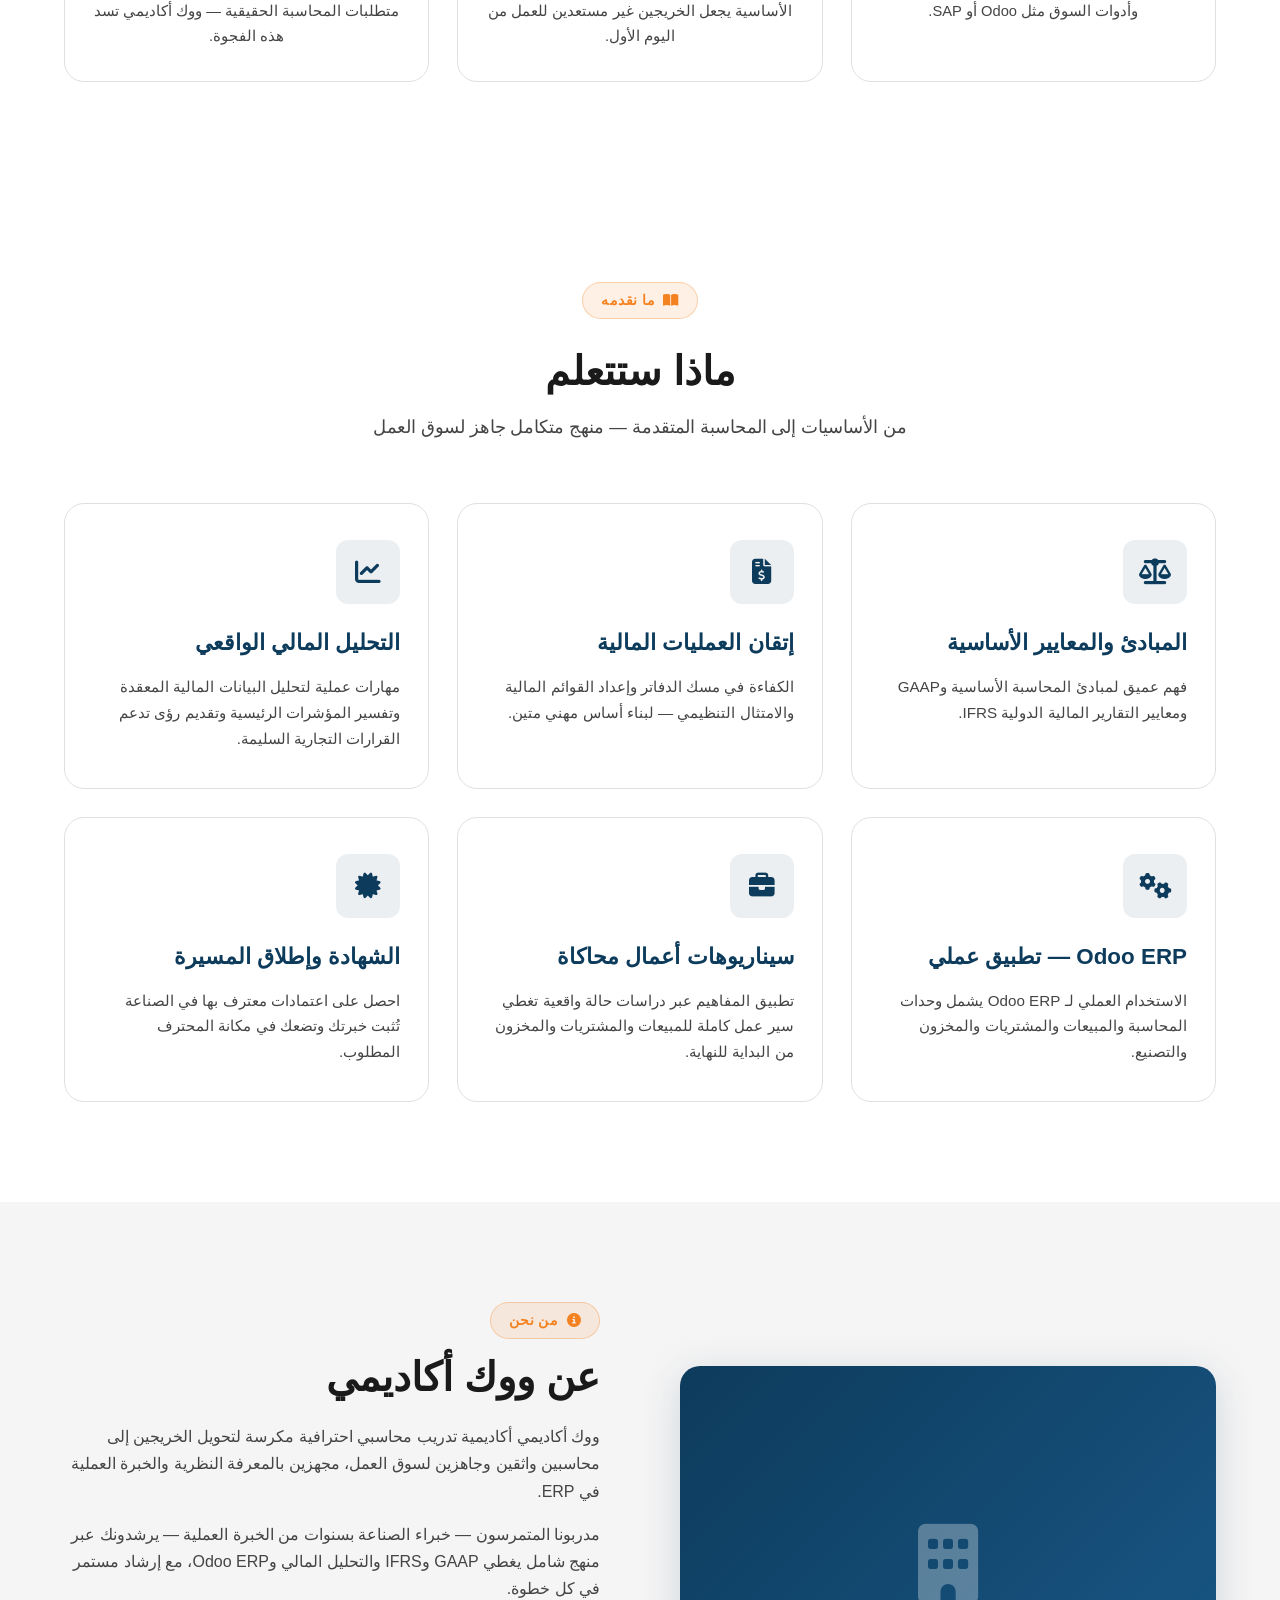
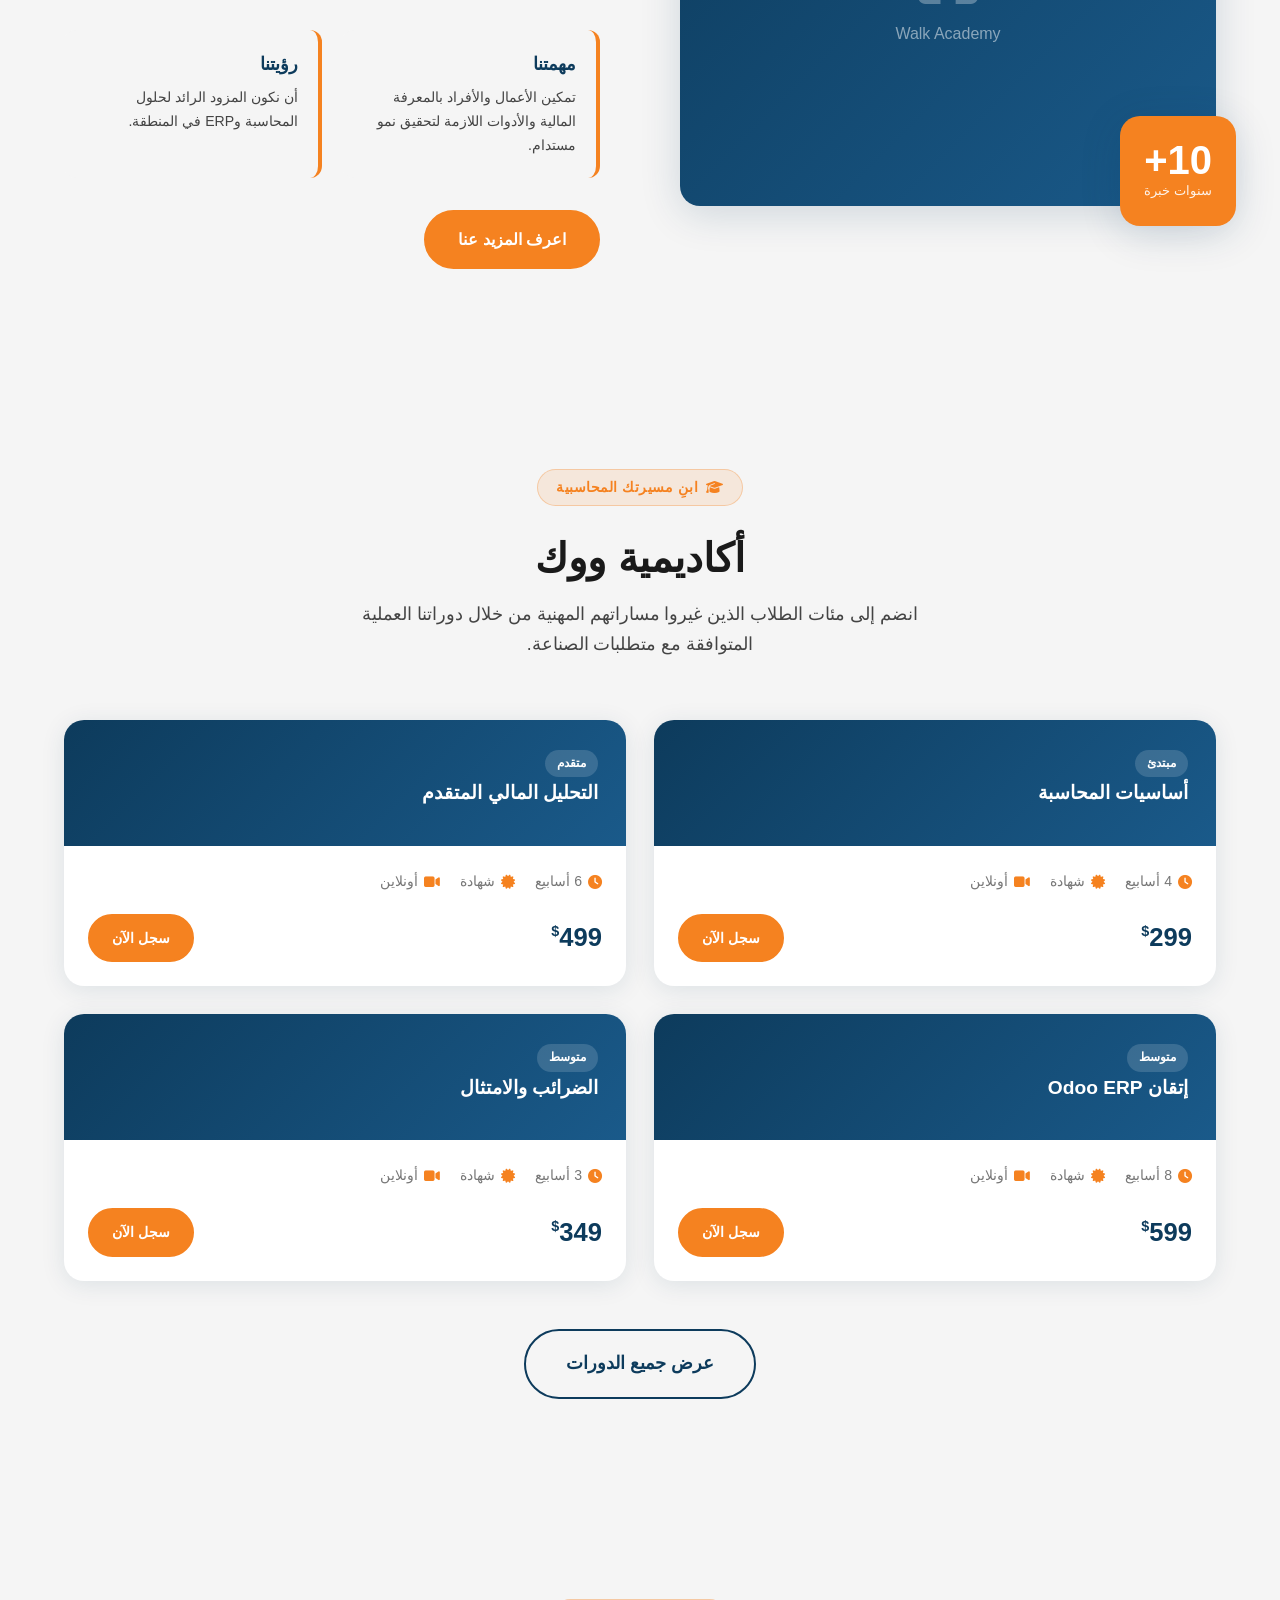
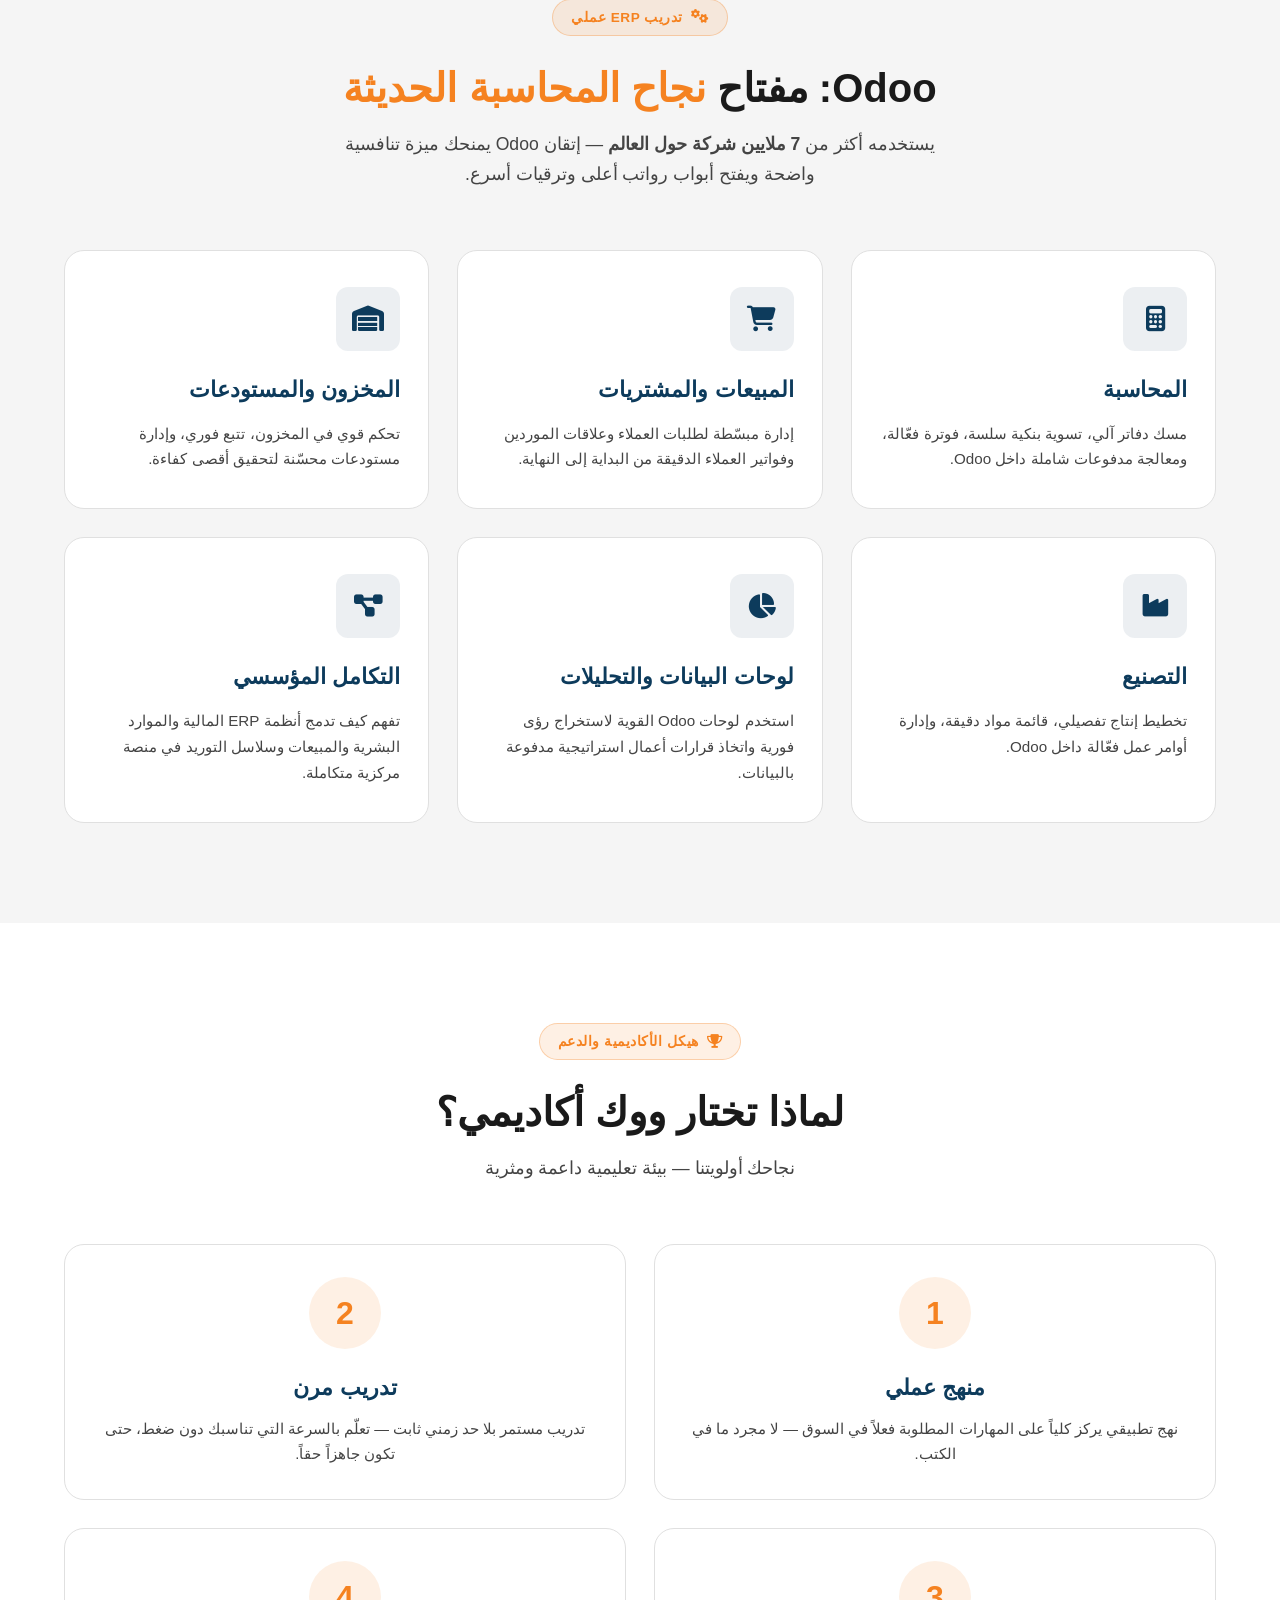
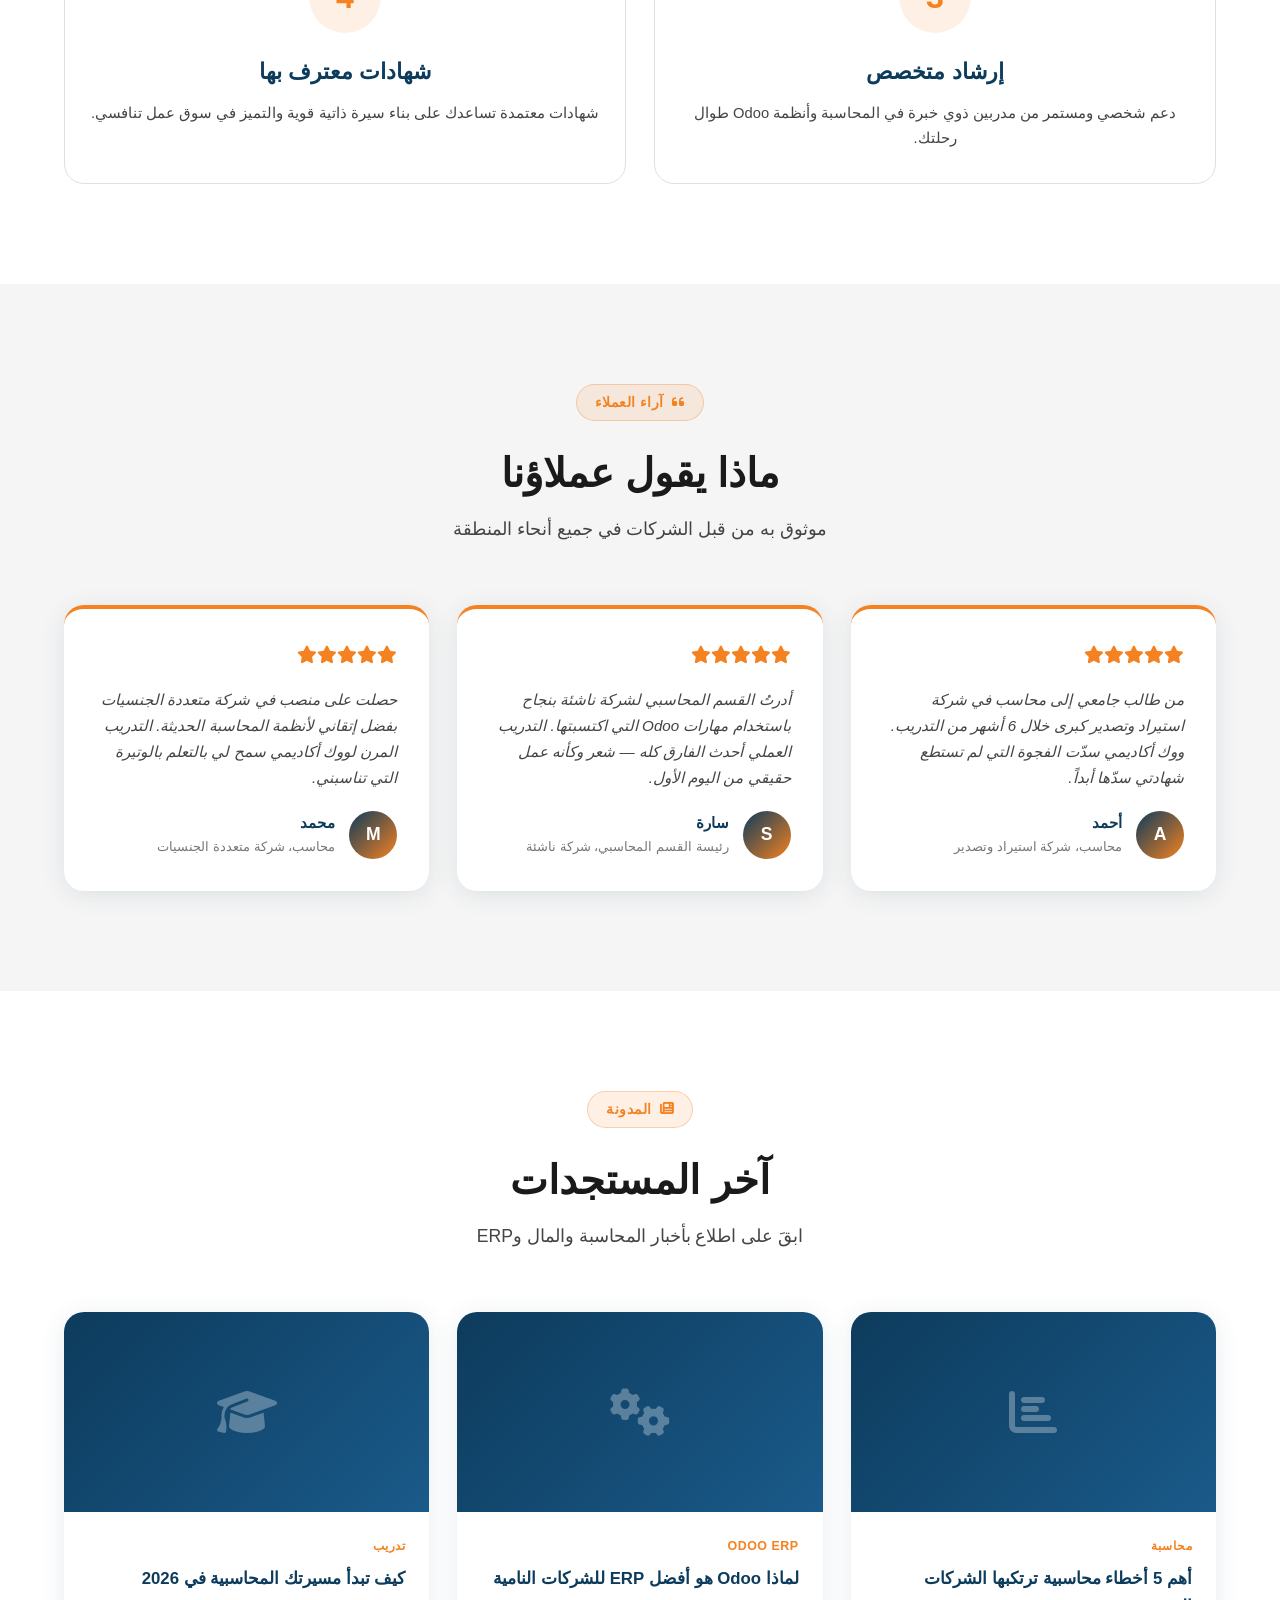
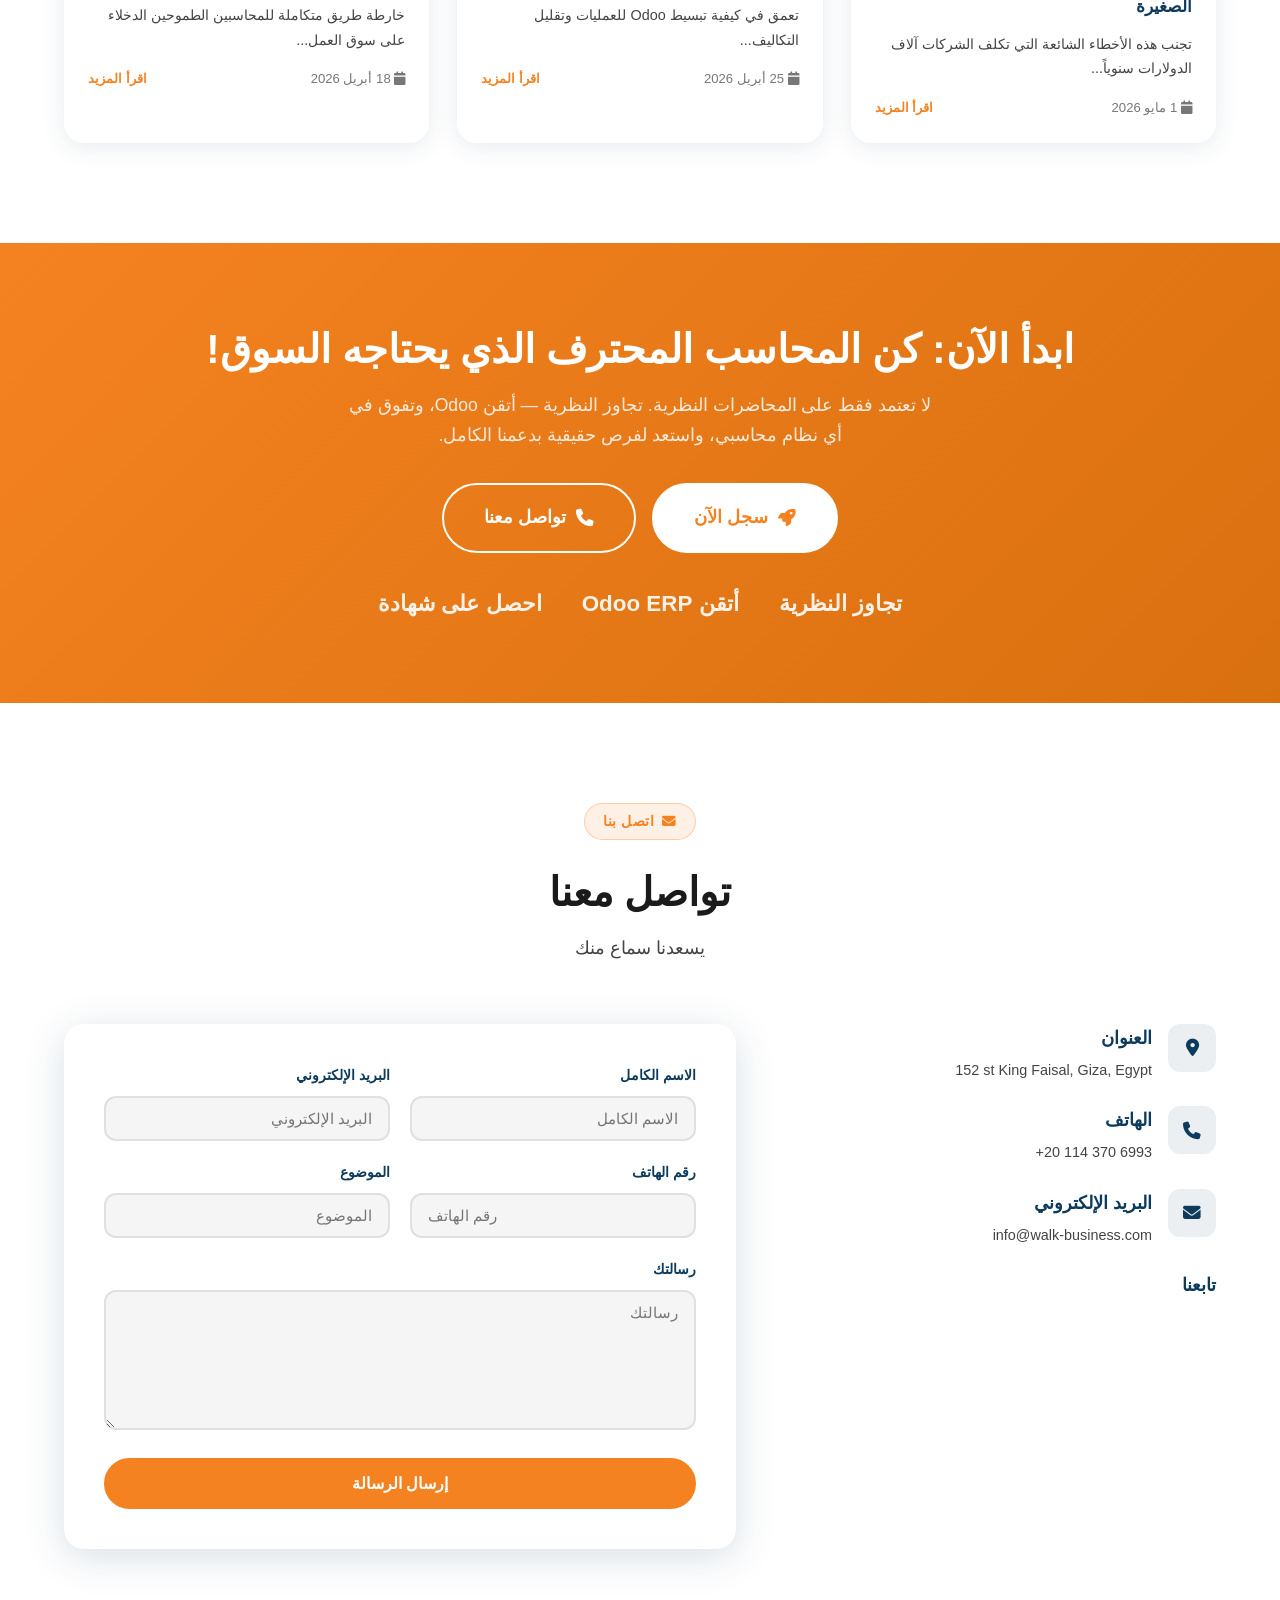
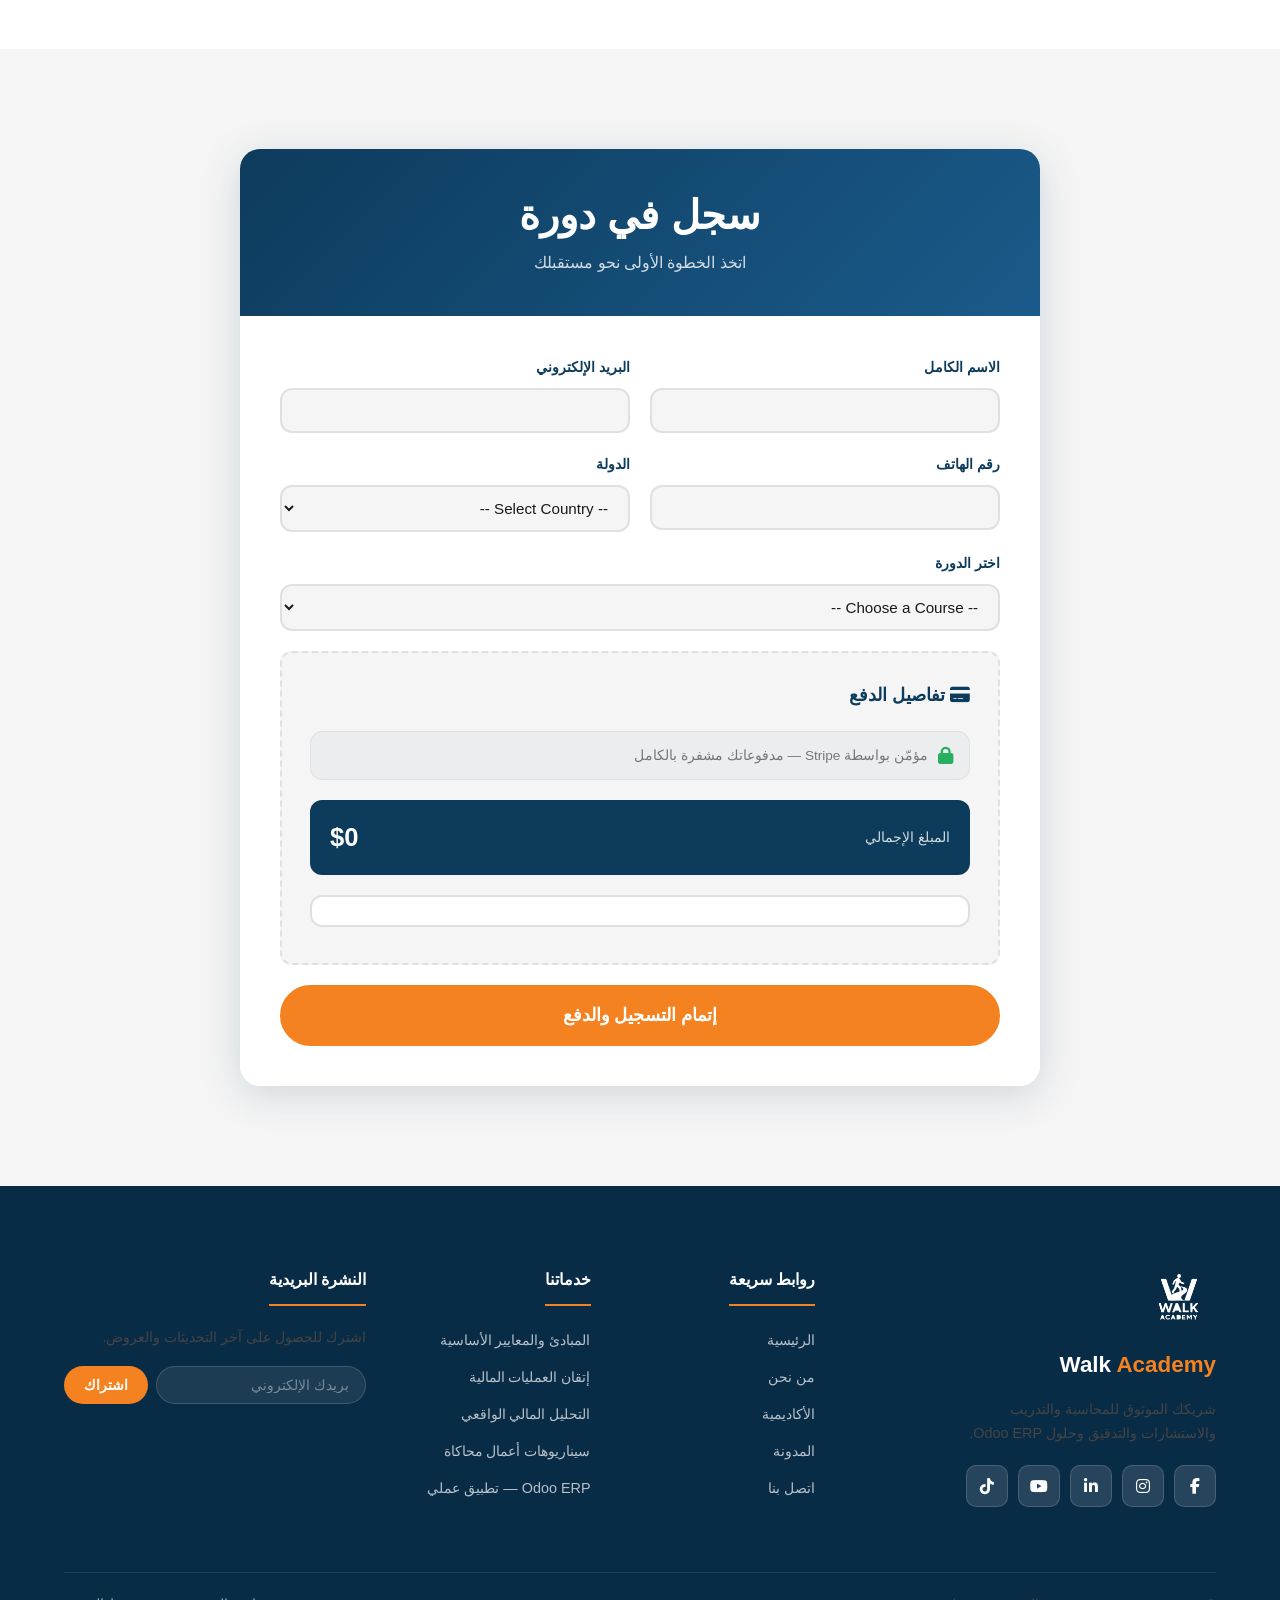
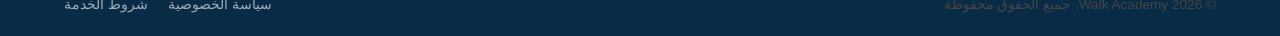
==== commit 5a779c10: "Fix: phone number direction in RTL mode" ====
--- a/index.html
+++ b/index.html
@@ -579,7 +579,7 @@
           <div class="contact-icon"><i class="fas fa-phone"></i></div>
           <div>
             <h4 data-i18n="contact.phone_label">Phone</h4>
-            <p><a href="tel:+201143706993" style="color:inherit;">+20 114 370 6993</a></p>
+            <p style="direction:ltr;text-align:inherit;"><a href="tel:+201143706993" style="color:inherit;">+20 114 370 6993</a></p>
           </div>
         </div>
         <div class="contact-info-item">
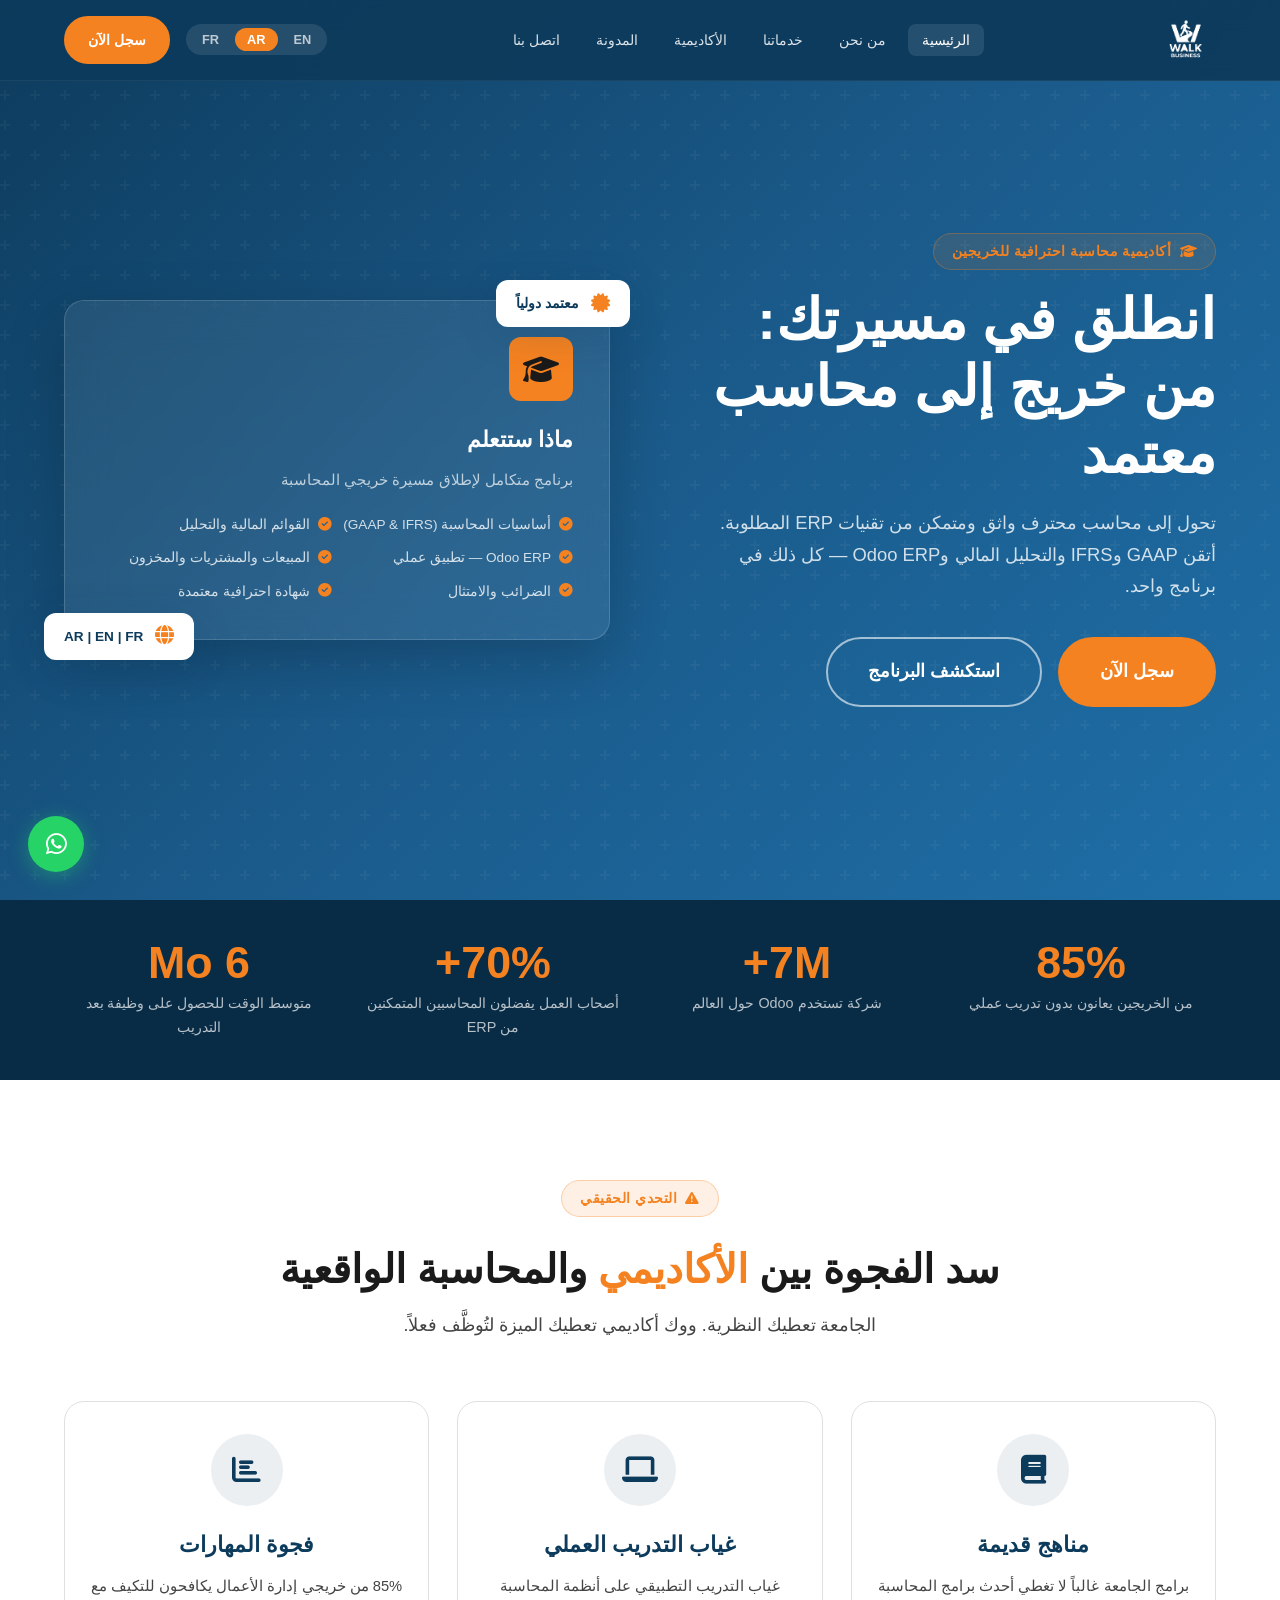
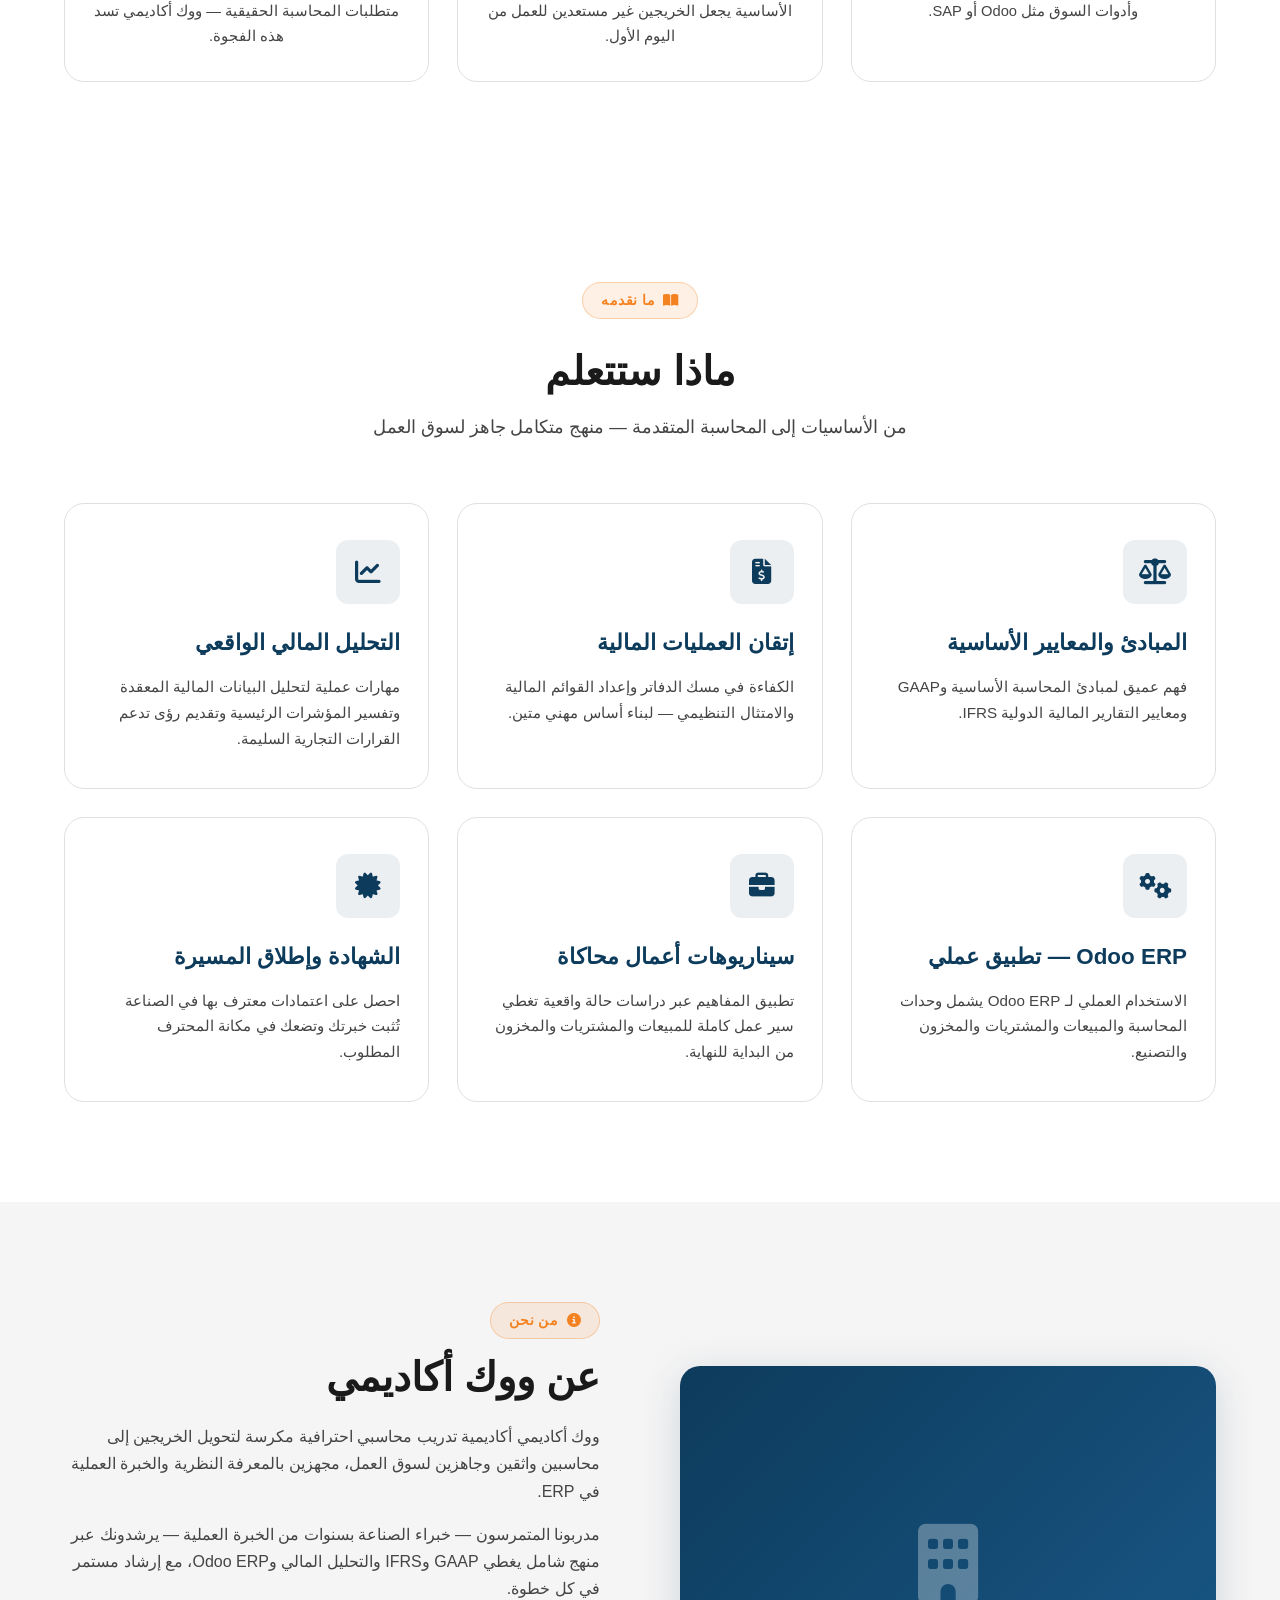
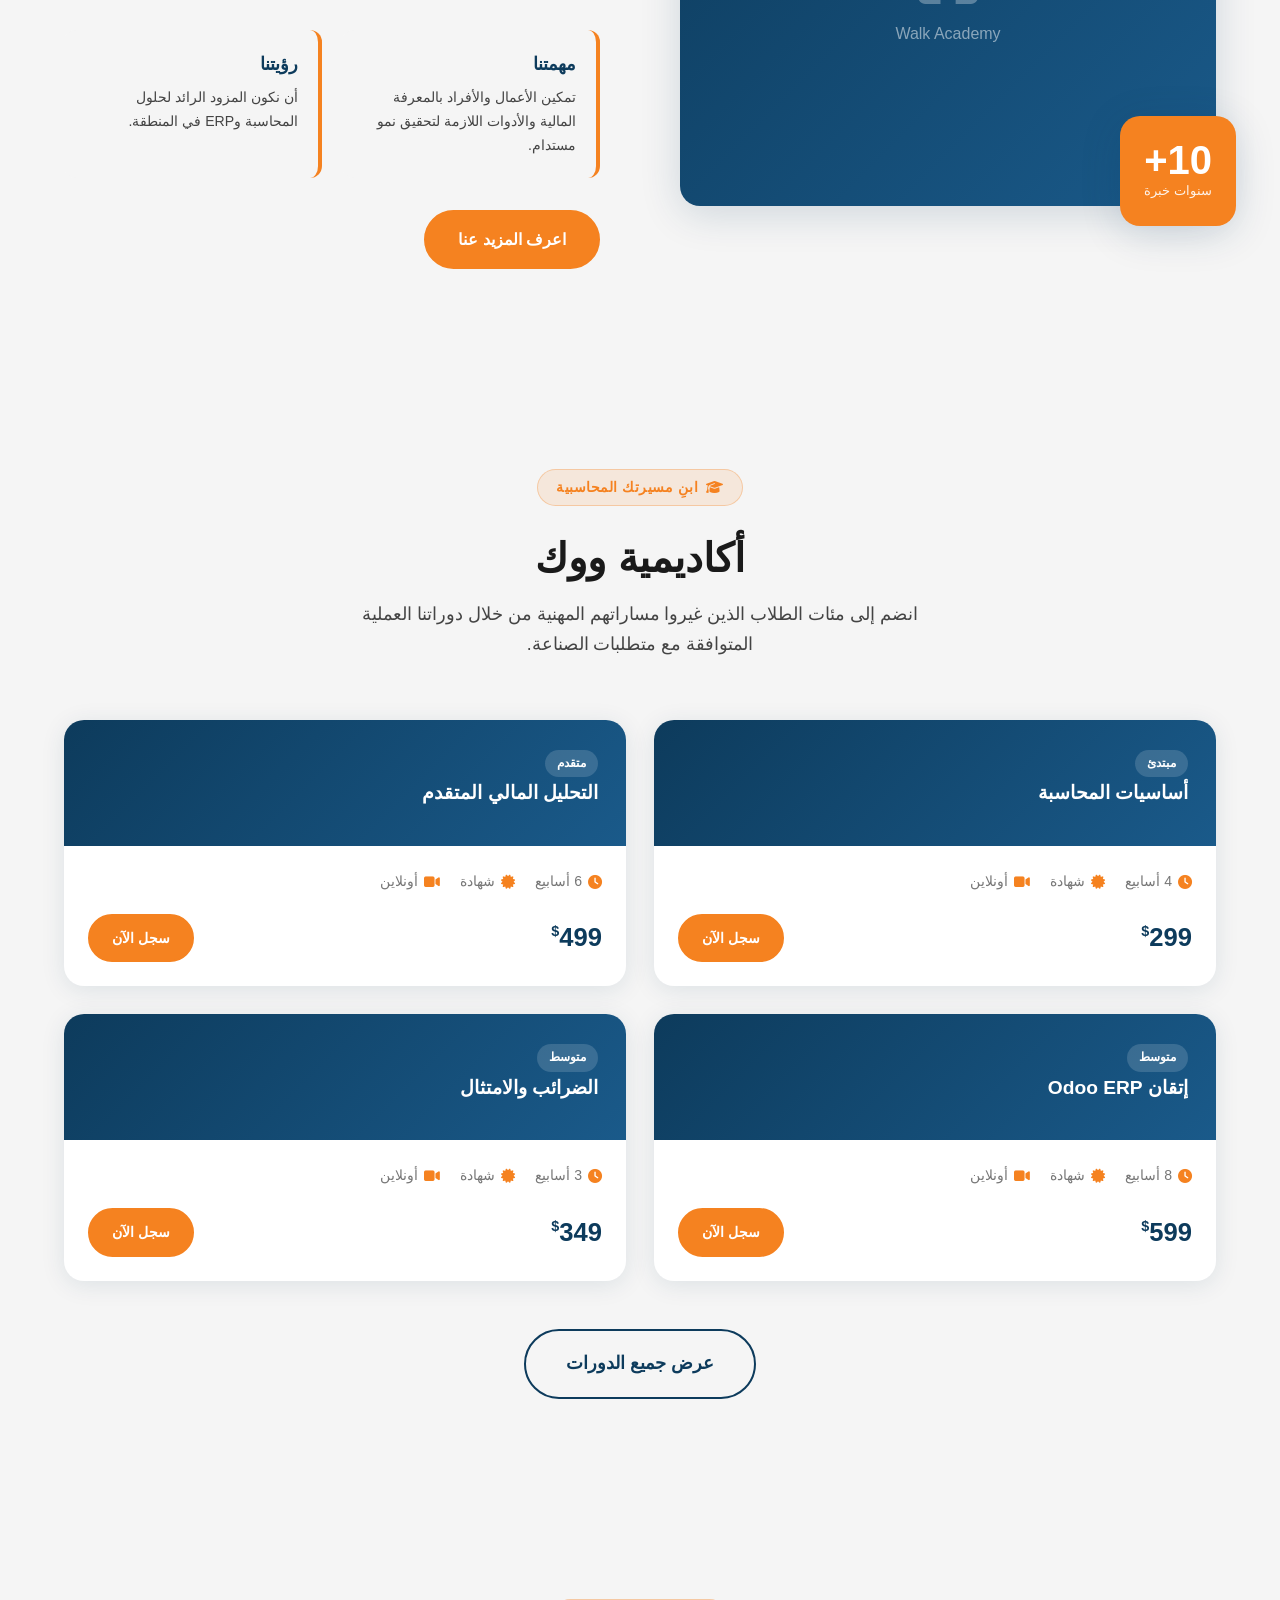
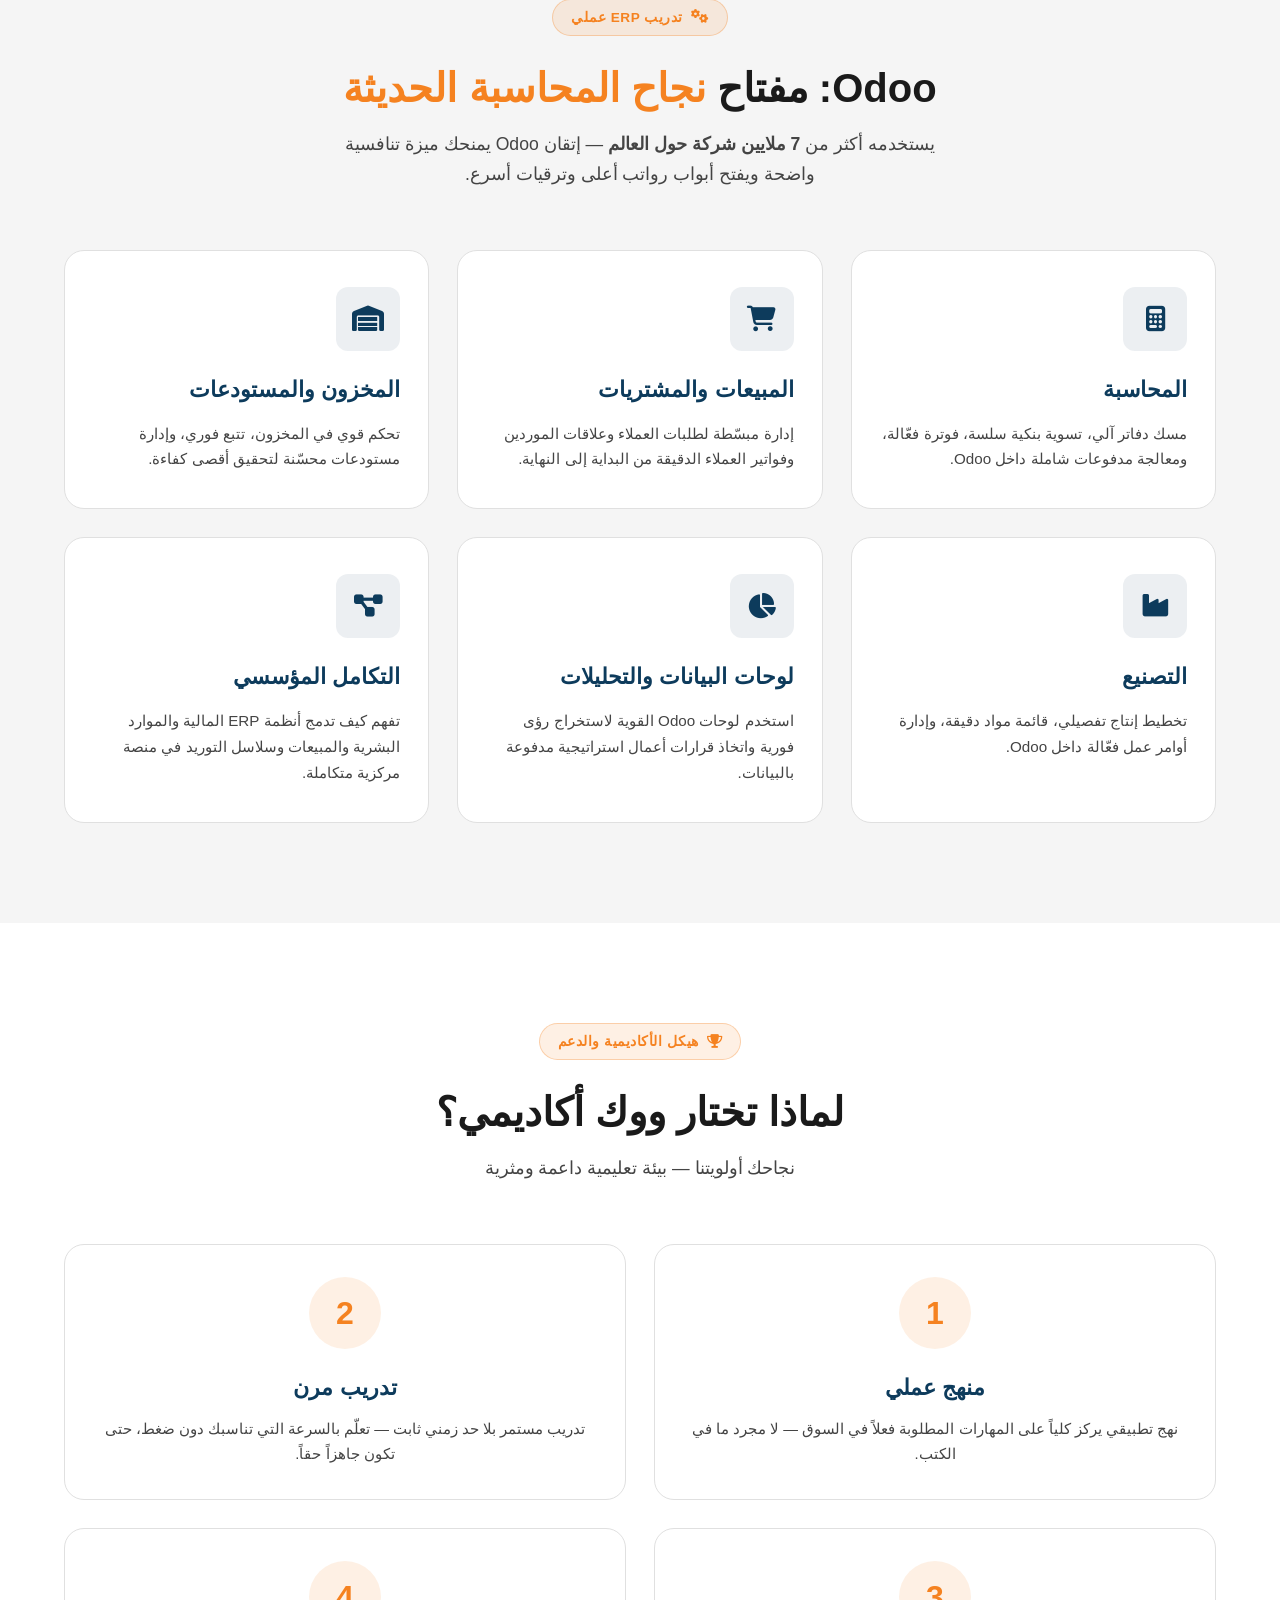
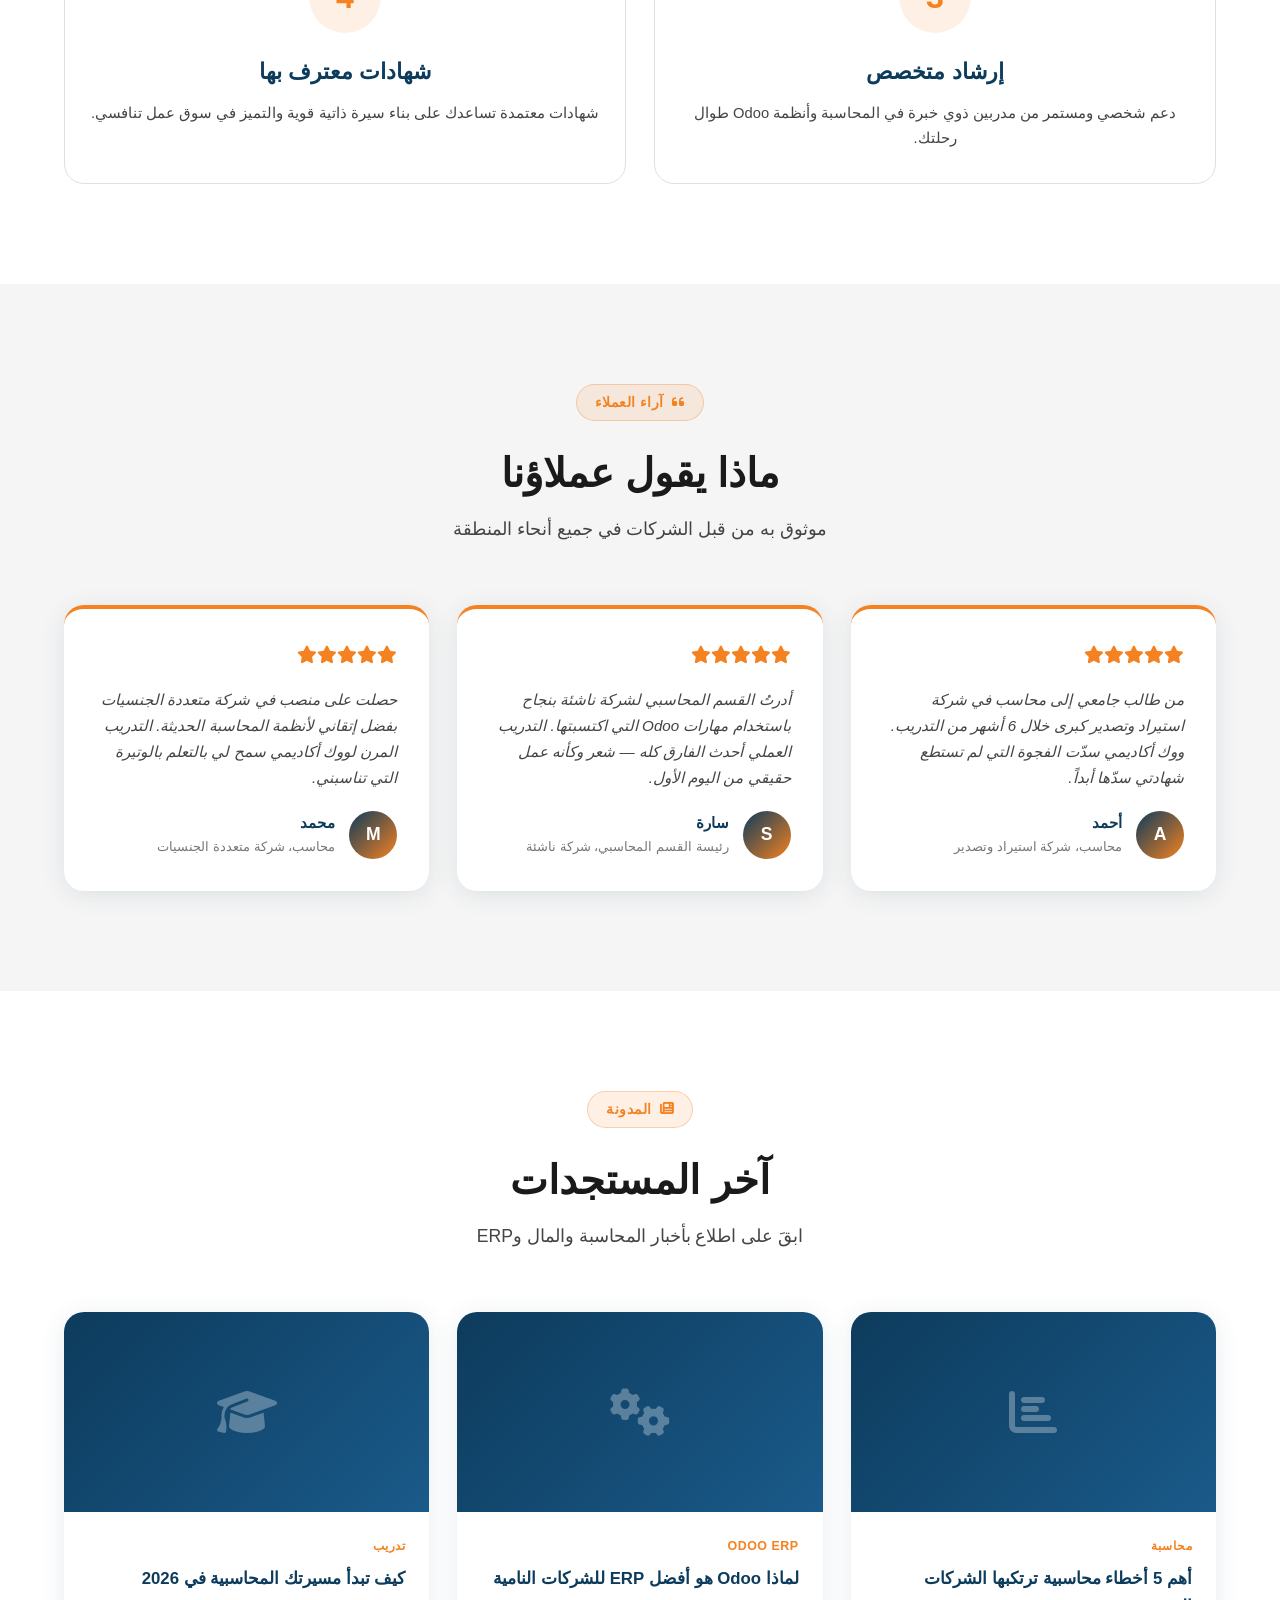
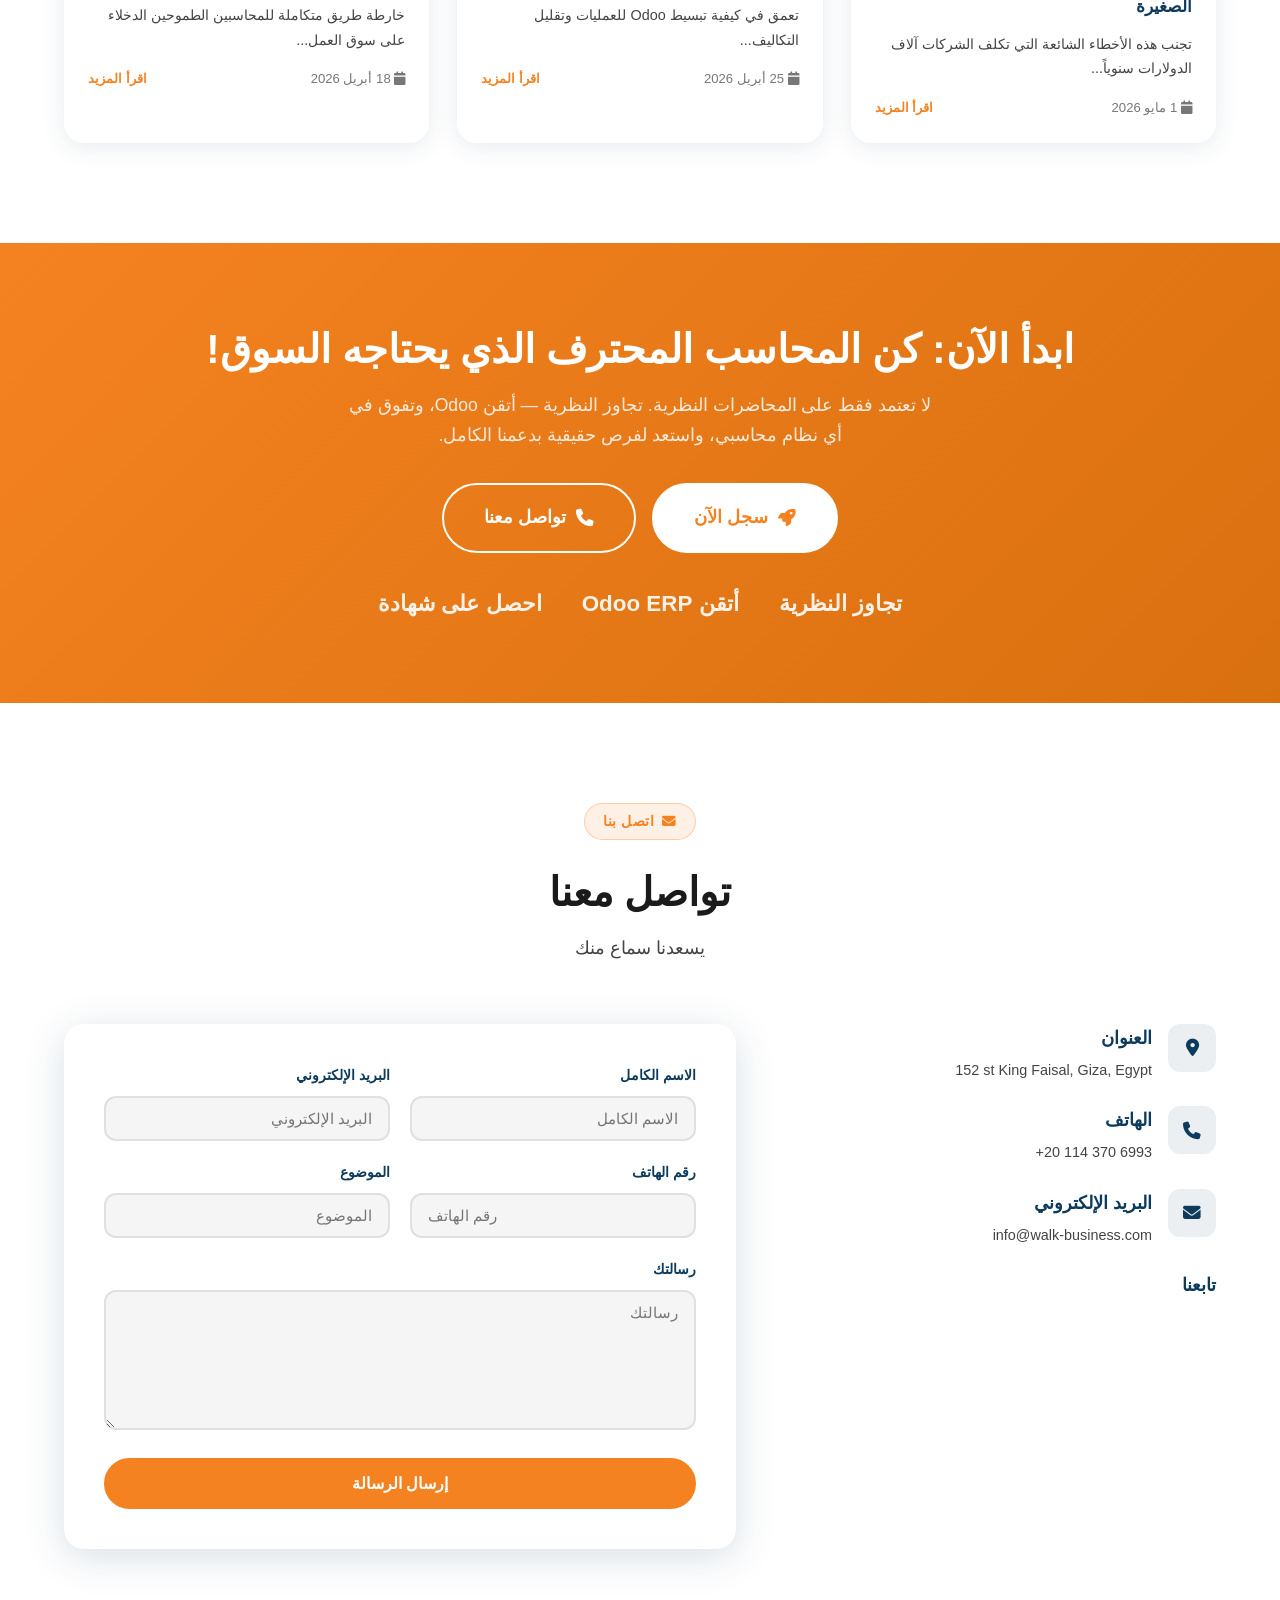
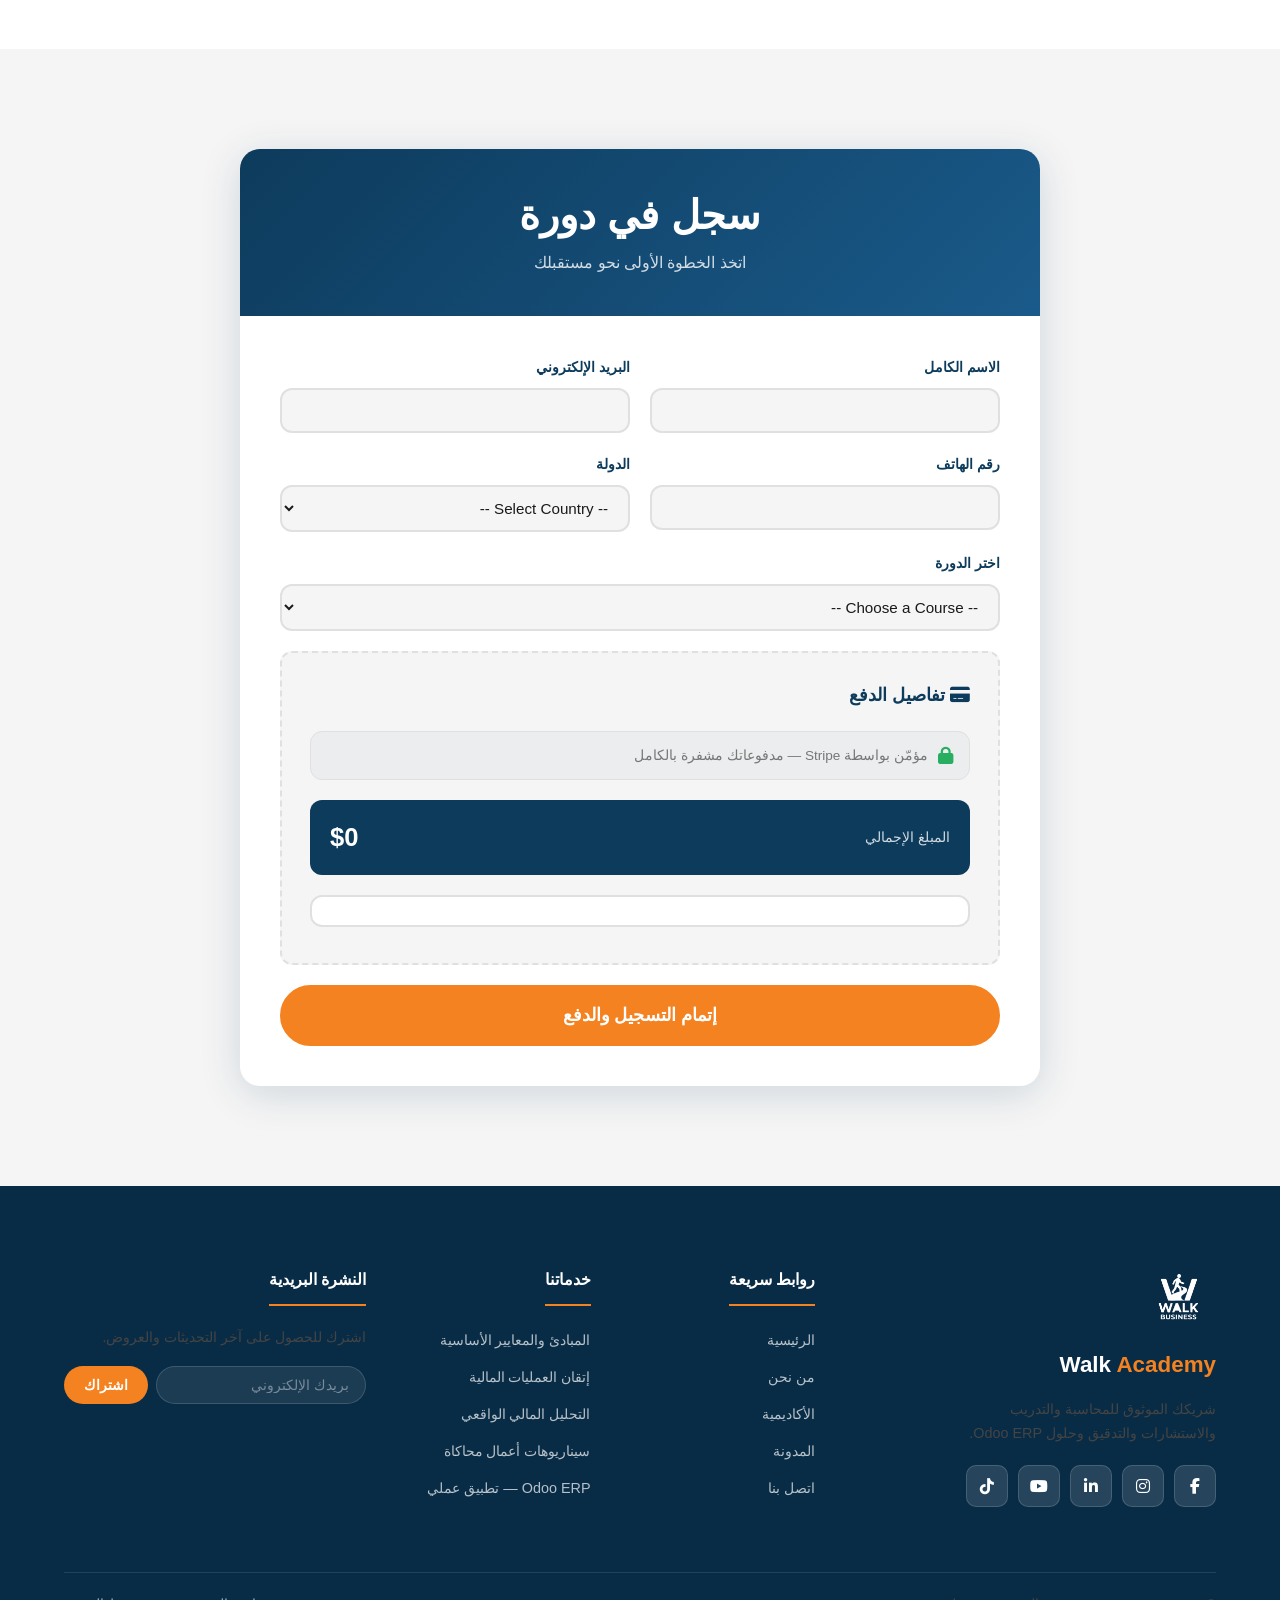
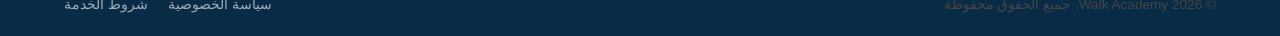
==== commit a15b1dcb: "Update logo to WALK BUSINESS + alt text Walk Academy -> Walk Business Co-Authored-By: Claude Opus 4." ====
--- a/index.html
+++ b/index.html
@@ -69,7 +69,7 @@
 <!-- ══ Preloader ══════════════════════════════════════════════ -->
 <div class="preloader" id="preloader">
   <div class="preloader-inner">
-    <img src="assets/images/logo.png" alt="Walk Academy" style="height:80px;margin-bottom:20px;filter:brightness(0) invert(1);"/>
+    <img src="assets/images/logo.png" alt="Walk Business" style="height:80px;margin-bottom:20px;filter:brightness(0) invert(1);"/>
     <div class="spinner"></div>
   </div>
 </div>
@@ -88,7 +88,7 @@
 <nav class="navbar" id="navbar">
   <div class="container">
     <a href="#home" class="navbar-brand" style="display:flex;align-items:center;gap:12px;">
-      <img src="assets/images/logo.png" alt="Walk Academy Logo" id="navLogo" style="height:52px;width:auto;filter:brightness(0) invert(1);"/>
+      <img src="assets/images/logo.png" alt="Walk Business Logo" id="navLogo" style="height:52px;width:auto;filter:brightness(0) invert(1);"/>
     </a>
 
     <ul class="nav-links" id="navLinks">
@@ -595,7 +595,7 @@
             <a href="https://www.facebook.com/share/1FWUU3yLs7/?mibextid=wwXIfr" class="social-link" target="_blank" aria-label="Facebook"><i class="fab fa-facebook-f"></i></a>
             <a href="https://www.instagram.com/walk.academy?igsh=MTBscXR1d25icWgwMA%3D%3D&utm_source=qr" class="social-link" target="_blank" aria-label="Instagram"><i class="fab fa-instagram"></i></a>
             <a href="https://www.linkedin.com/company/walk-academy/" class="social-link" target="_blank" aria-label="LinkedIn"><i class="fab fa-linkedin-in"></i></a>
-            <a href="https://www.youtube.com/@walkacademy" class="social-link social-youtube" target="_blank" aria-label="YouTube"><i class="fab fa-youtube"></i></a>
+            <a href="https://www.youtube.com/@Walk-Academy" class="social-link social-youtube" target="_blank" aria-label="YouTube"><i class="fab fa-youtube"></i></a>
             <a href="https://www.tiktok.com/@walkacademy?_r=1&_t=ZS-962YcYYpAfs" class="social-link social-tiktok" target="_blank" aria-label="TikTok"><i class="fab fa-tiktok"></i></a>
             <a href="https://wa.me/201143706993" class="social-link social-whatsapp" target="_blank" aria-label="WhatsApp"><i class="fab fa-whatsapp"></i></a>
           </div>
@@ -712,14 +712,14 @@
   <div class="container">
     <div class="footer-grid">
       <div class="footer-brand">
-        <img src="assets/images/logo.png" alt="Walk Academy" style="height:64px;width:auto;margin-bottom:16px;filter:brightness(0) invert(1);"/>
+        <img src="assets/images/logo.png" alt="Walk Business" style="height:64px;width:auto;margin-bottom:16px;filter:brightness(0) invert(1);"/>
         <h3 style="color:#fff;margin-bottom:12px;">Walk <span style="color:var(--accent)">Academy</span></h3>
         <p data-i18n="footer.desc">Your trusted partner for accounting, training, consulting, audit, and Odoo ERP solutions.</p>
         <div class="social-links" style="margin-top:20px;">
           <a href="https://www.facebook.com/share/1FWUU3yLs7/?mibextid=wwXIfr" class="social-link" target="_blank" aria-label="Facebook"><i class="fab fa-facebook-f"></i></a>
           <a href="https://www.instagram.com/walk.academy?igsh=MTBscXR1d25icWgwMA%3D%3D&utm_source=qr" class="social-link" target="_blank" aria-label="Instagram"><i class="fab fa-instagram"></i></a>
           <a href="https://www.linkedin.com/company/walk-academy/" class="social-link" target="_blank" aria-label="LinkedIn"><i class="fab fa-linkedin-in"></i></a>
-          <a href="https://www.youtube.com/@walkacademy" class="social-link social-youtube" target="_blank" aria-label="YouTube"><i class="fab fa-youtube"></i></a>
+          <a href="https://www.youtube.com/@Walk-Academy" class="social-link social-youtube" target="_blank" aria-label="YouTube"><i class="fab fa-youtube"></i></a>
           <a href="https://www.tiktok.com/@walkacademy?_r=1&_t=ZS-962YcYYpAfs" class="social-link social-tiktok" target="_blank" aria-label="TikTok"><i class="fab fa-tiktok"></i></a>
         </div>
       </div>
